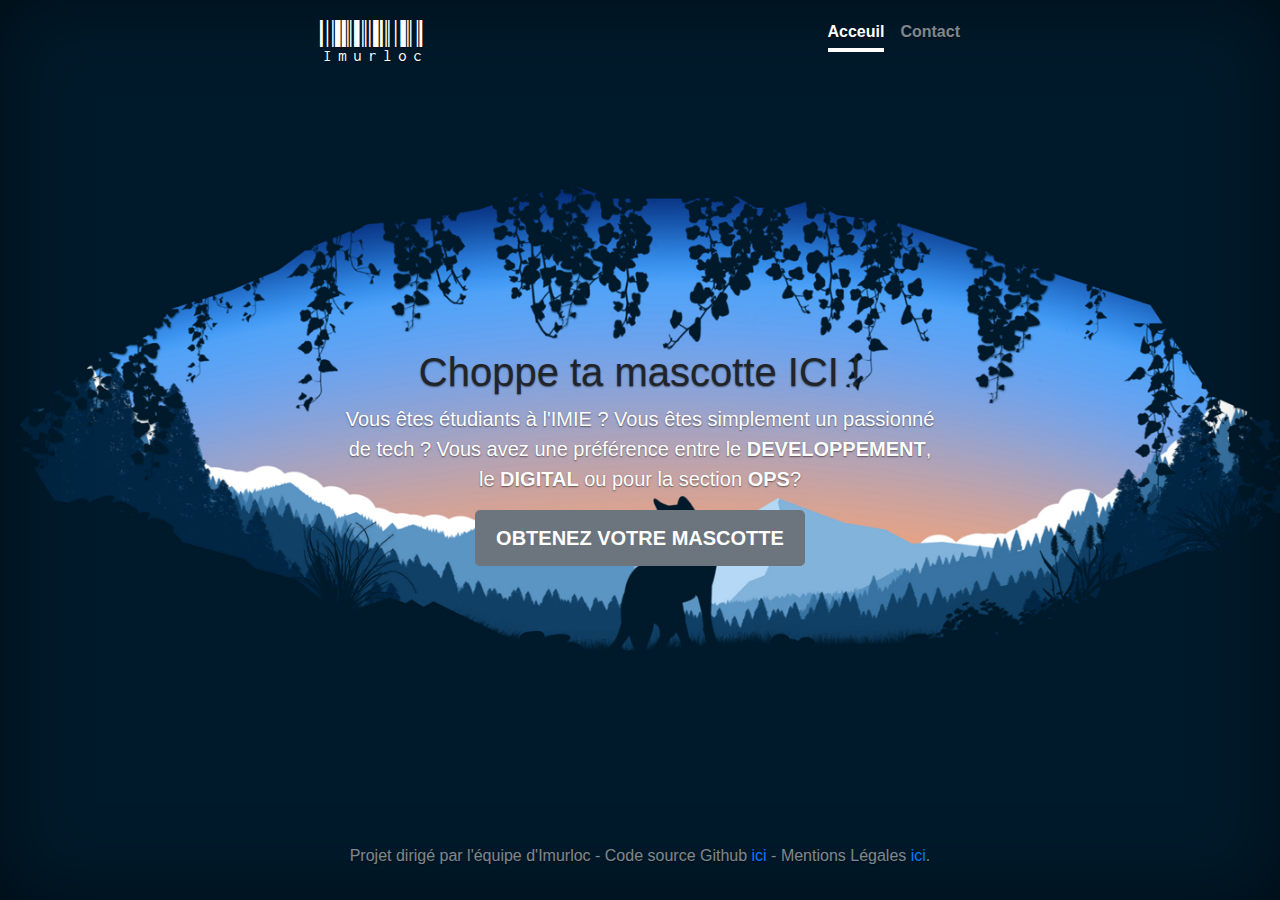
==== index.html @ 4933d6d0 "update final" ====
<!doctype html>
<html lang="fr">
  <head>
    <meta charset="utf-8">
    <meta name="viewport" content="width=device-width, initial-scale=1, shrink-to-fit=no">
    <meta name="author" content="Imurloc_Team">
    <meta http-equiv="Content-Type" content="text/html; charset=utf-8" />
    

    <title>Imurloc - IMIE</title>

    

    <!-- Lien CSS index  -->
    <link href="index.css" rel="stylesheet">

    <!-- Liens police titre Imurloc-->

    <link href="https://fonts.googleapis.com/css?family=Libre+Barcode+128+Text" rel="stylesheet"> 




    <style>
        body{
            background-image:url(fond4.jpg);
            background-position: center;
            background-size: 135%;
        }
    </style>


  </head>

  <body class="text-center">

    <div class="cover-container d-flex w-100 h-100 p-3 mx-auto flex-column">
      <header class="masthead mb-auto">
        <div class="inner">
          <h3 class="masthead-brand">Imurloc</h3>
          <nav class="nav nav-masthead justify-content-center">
            <a class="nav-link active" href="#">Acceuil</a>
            
            <a class="nav-link" href="contact.html">Contact</a>
          </nav>
        </div>
      </header>

      
      <main role="main" class="inner cover">
        <h1 class="cover-heading">Choppe ta mascotte ICI !</h1>
        <p class="lead"> Vous êtes étudiants à l'IMIE ? Vous êtes simplement un passionné de tech ? Vous avez une préférence entre le 
            <strong>DEVELOPPEMENT</strong>, le <strong>DIGITAL</strong> ou pour la section <strong>OPS</strong>?</p>
            
          <div id="pop1" class="parentDisable">
          <div class="popin">
                <button class="fermer">X</button>
          <div class="popin">
            <h2>Choisi ton camps :</h2>
              
            <img src="DIGI_opt.jpg" alt="mascotte DIGI" height="250px" width="220px" />
            <img src="DEV_opt.jpg" alt="mascotte DEV" height="250px" width="220px" />
            <img src="OPS_opt.jpg" alt="mascotte OPS" height="250px" width="220px" />
            

            <br><br>
            <form name="formulaire" method="POST" >
                <label class="e-mail" for="e-mail">Adresse mail : </label>
                <input placeholder="pedroPatrick@gmail.com" type="text" id="email" name="cp1a" size="25">
                  <br><br>
                <input type="radio" id="mascotte_digi" name="mascotte" value="0">
                <label for="mascotte_digi">Mascotte DIGI (n°1)</label>
                       
                <input type="radio" id="mascotte_dev" name="mascotte" value="0">
                <label for="mascotte_dev">Mascotte DEV (n°2)</label>
                       
                <input type="radio" id="mascotte_ops" name="mascotte" value="0">
                <label for="mascotte_ops">Mascotte OPS (n°3)</label>
                       
                  <br><br>
                  <button class="btn btn-lg btn-secondary" disabled="disabled" class="btn" name="cp1b" id="submit" type="submit" >Recevoir votre mascotte maintenant !</button>
                </form>
                


              </div>
                  </div>
              </div>
              <button class="btn btn-lg btn-secondary" id="button1" >OBTENEZ VOTRE MASCOTTE</button>
        
      </main>


      <footer class="mastfoot mt-auto">
        <div class="inner">
          <p>Projet dirigé par l'équipe d'Imurloc    -   Code source Github <a href="#"> ici</a>    -   Mentions Légales <a href="#">ici</a>.</p>
        </div>
      </footer>

    </div>
    
    <script src="https://ajax.googleapis.com/ajax/libs/jquery/3.1.0/jquery.min.js"></script>
    <script type="text/javascript">
        function pop() {
            
            document.getElementById('pop1').style.display='block';
            
        }
        function hide() {
            document.getElementById('pop1').style.display='none';
            
        }

        window.onkeydown = function( event ) {
            if ( event.keyCode == 27 ) {
                hide("pop1")
            }
        };

        document.querySelector('#button1').addEventListener('click', pop)
        document.querySelector('.fermer').addEventListener('click', hide)
        document.querySelector('form').addEventListener('submit', function(e){
          
          e.preventDefault()
          
          $.ajax({
            method: "POST",
            url: "http://localhost/Imurloc/email.php",
            data: {email: document.querySelector('input[name="cp1a"]').value,
             }
         })
         .done(function(reponse){
           console.log(reponse)
           if(reponse == "Ok"){
             hide('pop1')
           }

         })

         document.querySelector('#button1').addEventListener('click', hide)
         
          alert('Votre demande a bien été prise en compte');
          document.querySelector('submit').addEventListener('click', hide)
          
          console.log("test")
          console.log("test2")
        });
        
 
      function greyfield()
      {
     /* if (formulaire.cp1a.value == '')
      formulaire.cp1b.disabled = true;
      else
      formulaire.cp1b.disabled = false;*/
      
        var regex = /^(([^<>()\[\]\\.,;:\s@"]+(\.[^<>()\[\]\\.,;:\s@"]+)*)|(".+"))@((\[[0-9]{1,3}\.[0-9]{1,3}\.[0-9]{1,3}\.[0-9]{1,3}\])|(([a-zA-Z\-0-9]+\.)+[a-zA-Z]{2,}))$/ ;
        var mailRecup = document.querySelector('input[name="cp1a"]').value
        var buttonEnvoie = document.querySelectorAll("button")[1]
        

        if (regex.test(mailRecup) == true ){
            
            buttonEnvoie.disabled = false; 

            }

            
        else{
            
            buttonEnvoie.disabled = true; 
            
        }
      }
    document.querySelector('input[name="cp1a"]').addEventListener("keyup", greyfield)
        
        </script> 
    
  </body>
</html>
---- index.css ----
.parentDisable {
  z-index:999;
  width:100%;
  height:100%;
  display:none;
  position:absolute;
  top:0;
  left:0;
  /* Fallback for web browsers that doesn't support RGBa */
  background: rgb(0, 0, 0);
  /* RGBa with 0.6 opacity */
  background: rgba(0, 0, 0, 0.6);
  /* For IE 5.5 - 7*/
  filter:progid:DXImageTransform.Microsoft.gradient(startColorstr=#99000000, endColorstr=#99000000);
  /* For IE 8*/
  -ms-filter: "progid:DXImageTransform.Microsoft.gradient(startColorstr=#99000000, endColorstr=#99000000)";
}
.popin {
  width:800px;
  height:500px;
  margin: 0 auto;
  color: #000;
  background-color: #fff;
  
}

.fermer{
  margin-bottom: 40%;
 margin-left: 98%;
 margin-right: 0%;
  background-color:black;
  border: none;
  color: white;
  padding: 10px 15px;
  font-size: 16px;
  margin: 0px 0px;
  height: 43px;
   
  }
    
  .fermer:hover{
  background-color: red;
   
  }









































/*

* Globals

*/

 

/* Links */

a,

a:focus,

a:hover {

  color: #fff;

}

 

/* Custom default button */

.btn-secondary,

.btn-secondary:hover,

.btn-secondary:focus {

  color: #333;

  text-shadow: none; /* Prevent inheritance from `body` */

  background-color: #fff;

  border: .05rem solid #fff;

}

 

 

/*

* Base structure

*/

 

html,

body {

  height: 100%;

  background-color: black;

}

 

body {

  display: -ms-flexbox;

  display: flex;

  color: black;

  text-shadow: 0 .05rem .1rem rgba(0, 0, 0, .5);

  box-shadow: inset 0 0 5rem rgba(0, 0, 0, .5);

}

 

.cover-container {

  max-width: 42em;

}

 

 

/*

* Header

*/

.masthead {

  margin-bottom: 2rem;

}

 

.masthead-brand {

  margin-bottom: 0;
  color: white;
  font-family: 'Libre Barcode 128 Text', cursive;
  font-size: 45px; 

}

 

.nav-masthead .nav-link {

  padding: .25rem 0;

  font-weight: 700;

  color: rgba(255, 255, 255, .5);

  background-color: transparent;

  border-bottom: .25rem solid transparent;

}

 

.nav-masthead .nav-link:hover,

.nav-masthead .nav-link:focus {

  border-bottom-color: rgba(255, 255, 255, .25);

}

 

.nav-masthead .nav-link + .nav-link {

  margin-left: 1rem;

}

 

.nav-masthead .active {

  color: #fff;

  border-bottom-color: #fff;

}

 

@media (min-width: 48em) {

  .masthead-brand {

    float: left;

  }

  .nav-masthead {

    float: right;

  }

}

 

 

/*

* Cover

*/

.cover {

  padding: 0 1.5rem;

}

.cover .btn-lg {

  padding: .75rem 1.25rem;

  font-weight: 700;

}

 

 

/*

* Footer

*/

.mastfoot {

  color: rgba(255, 255, 255, .5);

}

 

/*!

* Bootstrap v4.1.3 (https://getbootstrap.com/)

* Copyright 2011-2018 The Bootstrap Authors

* Copyright 2011-2018 Twitter, Inc.

* Licensed under MIT (https://github.com/twbs/bootstrap/blob/master/LICENSE)

*/:root{--blue:#007bff;--indigo:#6610f2;--purple:#6f42c1;--pink:#e83e8c;--red:#dc3545;--orange:#fd7e14;--yellow:#ffc107;--green:#28a745;--teal:#20c997;--cyan:#17a2b8;--white:#fff;--gray:#6c757d;--gray-dark:#343a40;--primary:#007bff;--secondary:#6c757d;--success:#28a745;--info:#17a2b8;--warning:#ffc107;--danger:#dc3545;--light:#f8f9fa;--dark:#343a40;--breakpoint-xs:0;--breakpoint-sm:576px;--breakpoint-md:768px;--breakpoint-lg:992px;--breakpoint-xl:1200px;--font-family-sans-serif:-apple-system,BlinkMacSystemFont,"Segoe UI",Roboto,"Helvetica Neue",Arial,sans-serif,"Apple Color Emoji","Segoe UI Emoji","Segoe UI Symbol","Noto Color Emoji";--font-family-monospace:SFMono-Regular,Menlo,Monaco,Consolas,"Liberation Mono","Courier New",monospace}*,::after,::before{box-sizing:border-box}html{font-family:sans-serif;line-height:1.15;-webkit-text-size-adjust:100%;-ms-text-size-adjust:100%;-ms-overflow-style:scrollbar;-webkit-tap-highlight-color:transparent}@-ms-viewport{width:device-width}article,aside,figcaption,figure,footer,header,hgroup,main,nav,section{display:block}body{margin:0;font-family:-apple-system,BlinkMacSystemFont,"Segoe UI",Roboto,"Helvetica Neue",Arial,sans-serif,"Apple Color Emoji","Segoe UI Emoji","Segoe UI Symbol","Noto Color Emoji";font-size:1rem;font-weight:400;line-height:1.5;color:#212529;text-align:left;background-color:#fff}[tabindex="-1"]:focus{outline:0!important}hr{box-sizing:content-box;height:0;overflow:visible}h1,h2,h3,h4,h5,h6{margin-top:0;margin-bottom:.5rem}p{margin-top:0;margin-bottom:1rem}abbr[data-original-title],abbr[title]{text-decoration:underline;-webkit-text-decoration:underline dotted;text-decoration:underline dotted;cursor:help;border-bottom:0}address{margin-bottom:1rem;font-style:normal;line-height:inherit}dl,ol,ul{margin-top:0;margin-bottom:1rem}ol ol,ol ul,ul ol,ul ul{margin-bottom:0}dt{font-weight:700}dd{margin-bottom:.5rem;margin-left:0}blockquote{margin:0 0 1rem}dfn{font-style:italic}b,strong{font-weight:bolder}small{font-size:80%}sub,sup{position:relative;font-size:75%;line-height:0;vertical-align:baseline}sub{bottom:-.25em}sup{top:-.5em}a{color:#007bff;text-decoration:none;background-color:transparent;-webkit-text-decoration-skip:objects}a:hover{color:#0056b3;text-decoration:underline}a:not([href]):not([tabindex]){color:inherit;text-decoration:none}a:not([href]):not([tabindex]):focus,a:not([href]):not([tabindex]):hover{color:inherit;text-decoration:none}a:not([href]):not([tabindex]):focus{outline:0}code,kbd,pre,samp{font-family:SFMono-Regular,Menlo,Monaco,Consolas,"Liberation Mono","Courier New",monospace;font-size:1em}pre{margin-top:0;margin-bottom:1rem;overflow:auto;-ms-overflow-style:scrollbar}figure{margin:0 0 1rem}img{vertical-align:middle;border-style:none}svg{overflow:hidden;vertical-align:middle}table{border-collapse:collapse}caption{padding-top:.75rem;padding-bottom:.75rem;color:#6c757d;text-align:left;caption-side:bottom}th{text-align:inherit}label{display:inline-block;margin-bottom:.5rem}button{border-radius:0}button:focus{outline:1px dotted;outline:5px auto -webkit-focus-ring-color}button,input,optgroup,select,textarea{margin:0;font-family:inherit;font-size:inherit;line-height:inherit}button,input{overflow:visible}button,select{text-transform:none}[type=reset],[type=submit],button,html [type=button]{-webkit-appearance:button}[type=button]::-moz-focus-inner,[type=reset]::-moz-focus-inner,[type=submit]::-moz-focus-inner,button::-moz-focus-inner{padding:0;border-style:none}input[type=checkbox],input[type=radio]{box-sizing:border-box;padding:0}input[type=date],input[type=datetime-local],input[type=month],input[type=time]{-webkit-appearance:listbox}textarea{overflow:auto;resize:vertical}fieldset{min-width:0;padding:0;margin:0;border:0}legend{display:block;width:100%;max-width:100%;padding:0;margin-bottom:.5rem;font-size:1.5rem;line-height:inherit;color:inherit;white-space:normal}progress{vertical-align:baseline}[type=number]::-webkit-inner-spin-button,[type=number]::-webkit-outer-spin-button{height:auto}[type=search]{outline-offset:-2px;-webkit-appearance:none}[type=search]::-webkit-search-cancel-button,[type=search]::-webkit-search-decoration{-webkit-appearance:none}::-webkit-file-upload-button{font:inherit;-webkit-appearance:button}output{display:inline-block}summary{display:list-item;cursor:pointer}template{display:none}[hidden]{display:none!important}.h1,.h2,.h3,.h4,.h5,.h6,h1,h2,h3,h4,h5,h6{margin-bottom:.5rem;font-family:inherit;font-weight:500;line-height:1.2;color:inherit}.h1,h1{font-size:2.5rem}.h2,h2{font-size:2rem}.h3,h3{font-size:1.75rem}.h4,h4{font-size:1.5rem}.h5,h5{font-size:1.25rem}.h6,h6{font-size:1rem}.lead{font-size:1.25rem;font-weight:350;color:white}.display-1{font-size:6rem;font-weight:300;line-height:1.2}.display-2{font-size:5.5rem;font-weight:300;line-height:1.2}.display-3{font-size:4.5rem;font-weight:300;line-height:1.2}.display-4{font-size:3.5rem;font-weight:300;line-height:1.2}hr{margin-top:1rem;margin-bottom:1rem;border:0;border-top:1px solid rgba(0,0,0,.1)}.small,small{font-size:80%;font-weight:400}.mark,mark{padding:.2em;background-color:#fcf8e3}.list-unstyled{padding-left:0;list-style:none}.list-inline{padding-left:0;list-style:none}.list-inline-item{display:inline-block}.list-inline-item:not(:last-child){margin-right:.5rem}.initialism{font-size:90%;text-transform:uppercase}.blockquote{margin-bottom:1rem;font-size:1.25rem}.blockquote-footer{display:block;font-size:80%;color:#6c757d}.blockquote-footer::before{content:"\2014 \00A0"}.img-fluid{max-width:100%;height:auto}.img-thumbnail{padding:.25rem;background-color:#fff;border:1px solid #dee2e6;border-radius:.25rem;max-width:100%;height:auto}.figure{display:inline-block}.figure-img{margin-bottom:.5rem;line-height:1}.figure-caption{font-size:90%;color:#6c757d}code{font-size:87.5%;color:#e83e8c;word-break:break-word}a>code{color:inherit}kbd{padding:.2rem .4rem;font-size:87.5%;color:#fff;background-color:#212529;border-radius:.2rem}kbd kbd{padding:0;font-size:100%;font-weight:700}pre{display:block;font-size:87.5%;color:#212529}pre code{font-size:inherit;color:inherit;word-break:normal}.pre-scrollable{max-height:340px;overflow-y:scroll}.container{width:100%;padding-right:15px;padding-left:15px;margin-right:auto;margin-left:auto}@media (min-width:576px){.container{max-width:540px}}@media (min-width:768px){.container{max-width:720px}}@media (min-width:992px){.container{max-width:960px}}@media (min-width:1200px){.container{max-width:1140px}}.container-fluid{width:100%;padding-right:15px;padding-left:15px;margin-right:auto;margin-left:auto}.row{display:-ms-flexbox;display:flex;-ms-flex-wrap:wrap;flex-wrap:wrap;margin-right:-15px;margin-left:-15px}.no-gutters{margin-right:0;margin-left:0}.no-gutters>.col,.no-gutters>[class*=col-]{padding-right:0;padding-left:0}.col,.col-1,.col-10,.col-11,.col-12,.col-2,.col-3,.col-4,.col-5,.col-6,.col-7,.col-8,.col-9,.col-auto,.col-lg,.col-lg-1,.col-lg-10,.col-lg-11,.col-lg-12,.col-lg-2,.col-lg-3,.col-lg-4,.col-lg-5,.col-lg-6,.col-lg-7,.col-lg-8,.col-lg-9,.col-lg-auto,.col-md,.col-md-1,.col-md-10,.col-md-11,.col-md-12,.col-md-2,.col-md-3,.col-md-4,.col-md-5,.col-md-6,.col-md-7,.col-md-8,.col-md-9,.col-md-auto,.col-sm,.col-sm-1,.col-sm-10,.col-sm-11,.col-sm-12,.col-sm-2,.col-sm-3,.col-sm-4,.col-sm-5,.col-sm-6,.col-sm-7,.col-sm-8,.col-sm-9,.col-sm-auto,.col-xl,.col-xl-1,.col-xl-10,.col-xl-11,.col-xl-12,.col-xl-2,.col-xl-3,.col-xl-4,.col-xl-5,.col-xl-6,.col-xl-7,.col-xl-8,.col-xl-9,.col-xl-auto{position:relative;width:100%;min-height:1px;padding-right:15px;padding-left:15px}.col{-ms-flex-preferred-size:0;flex-basis:0;-ms-flex-positive:1;flex-grow:1;max-width:100%}.col-auto{-ms-flex:0 0 auto;flex:0 0 auto;width:auto;max-width:none}.col-1{-ms-flex:0 0 8.333333%;flex:0 0 8.333333%;max-width:8.333333%}.col-2{-ms-flex:0 0 16.666667%;flex:0 0 16.666667%;max-width:16.666667%}.col-3{-ms-flex:0 0 25%;flex:0 0 25%;max-width:25%}.col-4{-ms-flex:0 0 33.333333%;flex:0 0 33.333333%;max-width:33.333333%}.col-5{-ms-flex:0 0 41.666667%;flex:0 0 41.666667%;max-width:41.666667%}.col-6{-ms-flex:0 0 50%;flex:0 0 50%;max-width:50%}.col-7{-ms-flex:0 0 58.333333%;flex:0 0 58.333333%;max-width:58.333333%}.col-8{-ms-flex:0 0 66.666667%;flex:0 0 66.666667%;max-width:66.666667%}.col-9{-ms-flex:0 0 75%;flex:0 0 75%;max-width:75%}.col-10{-ms-flex:0 0 83.333333%;flex:0 0 83.333333%;max-width:83.333333%}.col-11{-ms-flex:0 0 91.666667%;flex:0 0 91.666667%;max-width:91.666667%}.col-12{-ms-flex:0 0 100%;flex:0 0 100%;max-width:100%}.order-first{-ms-flex-order:-1;order:-1}.order-last{-ms-flex-order:13;order:13}.order-0{-ms-flex-order:0;order:0}.order-1{-ms-flex-order:1;order:1}.order-2{-ms-flex-order:2;order:2}.order-3{-ms-flex-order:3;order:3}.order-4{-ms-flex-order:4;order:4}.order-5{-ms-flex-order:5;order:5}.order-6{-ms-flex-order:6;order:6}.order-7{-ms-flex-order:7;order:7}.order-8{-ms-flex-order:8;order:8}.order-9{-ms-flex-order:9;order:9}.order-10{-ms-flex-order:10;order:10}.order-11{-ms-flex-order:11;order:11}.order-12{-ms-flex-order:12;order:12}.offset-1{margin-left:8.333333%}.offset-2{margin-left:16.666667%}.offset-3{margin-left:25%}.offset-4{margin-left:33.333333%}.offset-5{margin-left:41.666667%}.offset-6{margin-left:50%}.offset-7{margin-left:58.333333%}.offset-8{margin-left:66.666667%}.offset-9{margin-left:75%}.offset-10{margin-left:83.333333%}.offset-11{margin-left:91.666667%}@media (min-width:576px){.col-sm{-ms-flex-preferred-size:0;flex-basis:0;-ms-flex-positive:1;flex-grow:1;max-width:100%}.col-sm-auto{-ms-flex:0 0 auto;flex:0 0 auto;width:auto;max-width:none}.col-sm-1{-ms-flex:0 0 8.333333%;flex:0 0 8.333333%;max-width:8.333333%}.col-sm-2{-ms-flex:0 0 16.666667%;flex:0 0 16.666667%;max-width:16.666667%}.col-sm-3{-ms-flex:0 0 25%;flex:0 0 25%;max-width:25%}.col-sm-4{-ms-flex:0 0 33.333333%;flex:0 0 33.333333%;max-width:33.333333%}.col-sm-5{-ms-flex:0 0 41.666667%;flex:0 0 41.666667%;max-width:41.666667%}.col-sm-6{-ms-flex:0 0 50%;flex:0 0 50%;max-width:50%}.col-sm-7{-ms-flex:0 0 58.333333%;flex:0 0 58.333333%;max-width:58.333333%}.col-sm-8{-ms-flex:0 0 66.666667%;flex:0 0 66.666667%;max-width:66.666667%}.col-sm-9{-ms-flex:0 0 75%;flex:0 0 75%;max-width:75%}.col-sm-10{-ms-flex:0 0 83.333333%;flex:0 0 83.333333%;max-width:83.333333%}.col-sm-11{-ms-flex:0 0 91.666667%;flex:0 0 91.666667%;max-width:91.666667%}.col-sm-12{-ms-flex:0 0 100%;flex:0 0 100%;max-width:100%}.order-sm-first{-ms-flex-order:-1;order:-1}.order-sm-last{-ms-flex-order:13;order:13}.order-sm-0{-ms-flex-order:0;order:0}.order-sm-1{-ms-flex-order:1;order:1}.order-sm-2{-ms-flex-order:2;order:2}.order-sm-3{-ms-flex-order:3;order:3}.order-sm-4{-ms-flex-order:4;order:4}.order-sm-5{-ms-flex-order:5;order:5}.order-sm-6{-ms-flex-order:6;order:6}.order-sm-7{-ms-flex-order:7;order:7}.order-sm-8{-ms-flex-order:8;order:8}.order-sm-9{-ms-flex-order:9;order:9}.order-sm-10{-ms-flex-order:10;order:10}.order-sm-11{-ms-flex-order:11;order:11}.order-sm-12{-ms-flex-order:12;order:12}.offset-sm-0{margin-left:0}.offset-sm-1{margin-left:8.333333%}.offset-sm-2{margin-left:16.666667%}.offset-sm-3{margin-left:25%}.offset-sm-4{margin-left:33.333333%}.offset-sm-5{margin-left:41.666667%}.offset-sm-6{margin-left:50%}.offset-sm-7{margin-left:58.333333%}.offset-sm-8{margin-left:66.666667%}.offset-sm-9{margin-left:75%}.offset-sm-10{margin-left:83.333333%}.offset-sm-11{margin-left:91.666667%}}@media (min-width:768px){.col-md{-ms-flex-preferred-size:0;flex-basis:0;-ms-flex-positive:1;flex-grow:1;max-width:100%}.col-md-auto{-ms-flex:0 0 auto;flex:0 0 auto;width:auto;max-width:none}.col-md-1{-ms-flex:0 0 8.333333%;flex:0 0 8.333333%;max-width:8.333333%}.col-md-2{-ms-flex:0 0 16.666667%;flex:0 0 16.666667%;max-width:16.666667%}.col-md-3{-ms-flex:0 0 25%;flex:0 0 25%;max-width:25%}.col-md-4{-ms-flex:0 0 33.333333%;flex:0 0 33.333333%;max-width:33.333333%}.col-md-5{-ms-flex:0 0 41.666667%;flex:0 0 41.666667%;max-width:41.666667%}.col-md-6{-ms-flex:0 0 50%;flex:0 0 50%;max-width:50%}.col-md-7{-ms-flex:0 0 58.333333%;flex:0 0 58.333333%;max-width:58.333333%}.col-md-8{-ms-flex:0 0 66.666667%;flex:0 0 66.666667%;max-width:66.666667%}.col-md-9{-ms-flex:0 0 75%;flex:0 0 75%;max-width:75%}.col-md-10{-ms-flex:0 0 83.333333%;flex:0 0 83.333333%;max-width:83.333333%}.col-md-11{-ms-flex:0 0 91.666667%;flex:0 0 91.666667%;max-width:91.666667%}.col-md-12{-ms-flex:0 0 100%;flex:0 0 100%;max-width:100%}.order-md-first{-ms-flex-order:-1;order:-1}.order-md-last{-ms-flex-order:13;order:13}.order-md-0{-ms-flex-order:0;order:0}.order-md-1{-ms-flex-order:1;order:1}.order-md-2{-ms-flex-order:2;order:2}.order-md-3{-ms-flex-order:3;order:3}.order-md-4{-ms-flex-order:4;order:4}.order-md-5{-ms-flex-order:5;order:5}.order-md-6{-ms-flex-order:6;order:6}.order-md-7{-ms-flex-order:7;order:7}.order-md-8{-ms-flex-order:8;order:8}.order-md-9{-ms-flex-order:9;order:9}.order-md-10{-ms-flex-order:10;order:10}.order-md-11{-ms-flex-order:11;order:11}.order-md-12{-ms-flex-order:12;order:12}.offset-md-0{margin-left:0}.offset-md-1{margin-left:8.333333%}.offset-md-2{margin-left:16.666667%}.offset-md-3{margin-left:25%}.offset-md-4{margin-left:33.333333%}.offset-md-5{margin-left:41.666667%}.offset-md-6{margin-left:50%}.offset-md-7{margin-left:58.333333%}.offset-md-8{margin-left:66.666667%}.offset-md-9{margin-left:75%}.offset-md-10{margin-left:83.333333%}.offset-md-11{margin-left:91.666667%}}@media (min-width:992px){.col-lg{-ms-flex-preferred-size:0;flex-basis:0;-ms-flex-positive:1;flex-grow:1;max-width:100%}.col-lg-auto{-ms-flex:0 0 auto;flex:0 0 auto;width:auto;max-width:none}.col-lg-1{-ms-flex:0 0 8.333333%;flex:0 0 8.333333%;max-width:8.333333%}.col-lg-2{-ms-flex:0 0 16.666667%;flex:0 0 16.666667%;max-width:16.666667%}.col-lg-3{-ms-flex:0 0 25%;flex:0 0 25%;max-width:25%}.col-lg-4{-ms-flex:0 0 33.333333%;flex:0 0 33.333333%;max-width:33.333333%}.col-lg-5{-ms-flex:0 0 41.666667%;flex:0 0 41.666667%;max-width:41.666667%}.col-lg-6{-ms-flex:0 0 50%;flex:0 0 50%;max-width:50%}.col-lg-7{-ms-flex:0 0 58.333333%;flex:0 0 58.333333%;max-width:58.333333%}.col-lg-8{-ms-flex:0 0 66.666667%;flex:0 0 66.666667%;max-width:66.666667%}.col-lg-9{-ms-flex:0 0 75%;flex:0 0 75%;max-width:75%}.col-lg-10{-ms-flex:0 0 83.333333%;flex:0 0 83.333333%;max-width:83.333333%}.col-lg-11{-ms-flex:0 0 91.666667%;flex:0 0 91.666667%;max-width:91.666667%}.col-lg-12{-ms-flex:0 0 100%;flex:0 0 100%;max-width:100%}.order-lg-first{-ms-flex-order:-1;order:-1}.order-lg-last{-ms-flex-order:13;order:13}.order-lg-0{-ms-flex-order:0;order:0}.order-lg-1{-ms-flex-order:1;order:1}.order-lg-2{-ms-flex-order:2;order:2}.order-lg-3{-ms-flex-order:3;order:3}.order-lg-4{-ms-flex-order:4;order:4}.order-lg-5{-ms-flex-order:5;order:5}.order-lg-6{-ms-flex-order:6;order:6}.order-lg-7{-ms-flex-order:7;order:7}.order-lg-8{-ms-flex-order:8;order:8}.order-lg-9{-ms-flex-order:9;order:9}.order-lg-10{-ms-flex-order:10;order:10}.order-lg-11{-ms-flex-order:11;order:11}.order-lg-12{-ms-flex-order:12;order:12}.offset-lg-0{margin-left:0}.offset-lg-1{margin-left:8.333333%}.offset-lg-2{margin-left:16.666667%}.offset-lg-3{margin-left:25%}.offset-lg-4{margin-left:33.333333%}.offset-lg-5{margin-left:41.666667%}.offset-lg-6{margin-left:50%}.offset-lg-7{margin-left:58.333333%}.offset-lg-8{margin-left:66.666667%}.offset-lg-9{margin-left:75%}.offset-lg-10{margin-left:83.333333%}.offset-lg-11{margin-left:91.666667%}}@media (min-width:1200px){.col-xl{-ms-flex-preferred-size:0;flex-basis:0;-ms-flex-positive:1;flex-grow:1;max-width:100%}.col-xl-auto{-ms-flex:0 0 auto;flex:0 0 auto;width:auto;max-width:none}.col-xl-1{-ms-flex:0 0 8.333333%;flex:0 0 8.333333%;max-width:8.333333%}.col-xl-2{-ms-flex:0 0 16.666667%;flex:0 0 16.666667%;max-width:16.666667%}.col-xl-3{-ms-flex:0 0 25%;flex:0 0 25%;max-width:25%}.col-xl-4{-ms-flex:0 0 33.333333%;flex:0 0 33.333333%;max-width:33.333333%}.col-xl-5{-ms-flex:0 0 41.666667%;flex:0 0 41.666667%;max-width:41.666667%}.col-xl-6{-ms-flex:0 0 50%;flex:0 0 50%;max-width:50%}.col-xl-7{-ms-flex:0 0 58.333333%;flex:0 0 58.333333%;max-width:58.333333%}.col-xl-8{-ms-flex:0 0 66.666667%;flex:0 0 66.666667%;max-width:66.666667%}.col-xl-9{-ms-flex:0 0 75%;flex:0 0 75%;max-width:75%}.col-xl-10{-ms-flex:0 0 83.333333%;flex:0 0 83.333333%;max-width:83.333333%}.col-xl-11{-ms-flex:0 0 91.666667%;flex:0 0 91.666667%;max-width:91.666667%}.col-xl-12{-ms-flex:0 0 100%;flex:0 0 100%;max-width:100%}.order-xl-first{-ms-flex-order:-1;order:-1}.order-xl-last{-ms-flex-order:13;order:13}.order-xl-0{-ms-flex-order:0;order:0}.order-xl-1{-ms-flex-order:1;order:1}.order-xl-2{-ms-flex-order:2;order:2}.order-xl-3{-ms-flex-order:3;order:3}.order-xl-4{-ms-flex-order:4;order:4}.order-xl-5{-ms-flex-order:5;order:5}.order-xl-6{-ms-flex-order:6;order:6}.order-xl-7{-ms-flex-order:7;order:7}.order-xl-8{-ms-flex-order:8;order:8}.order-xl-9{-ms-flex-order:9;order:9}.order-xl-10{-ms-flex-order:10;order:10}.order-xl-11{-ms-flex-order:11;order:11}.order-xl-12{-ms-flex-order:12;order:12}.offset-xl-0{margin-left:0}.offset-xl-1{margin-left:8.333333%}.offset-xl-2{margin-left:16.666667%}.offset-xl-3{margin-left:25%}.offset-xl-4{margin-left:33.333333%}.offset-xl-5{margin-left:41.666667%}.offset-xl-6{margin-left:50%}.offset-xl-7{margin-left:58.333333%}.offset-xl-8{margin-left:66.666667%}.offset-xl-9{margin-left:75%}.offset-xl-10{margin-left:83.333333%}.offset-xl-11{margin-left:91.666667%}}.table{width:100%;margin-bottom:1rem;background-color:transparent}.table td,.table th{padding:.75rem;vertical-align:top;border-top:1px solid #dee2e6}.table thead th{vertical-align:bottom;border-bottom:2px solid #dee2e6}.table tbody+tbody{border-top:2px solid #dee2e6}.table .table{background-color:#fff}.table-sm td,.table-sm th{padding:.3rem}.table-bordered{border:1px solid #dee2e6}.table-bordered td,.table-bordered th{border:1px solid #dee2e6}.table-bordered thead td,.table-bordered thead th{border-bottom-width:2px}.table-borderless tbody+tbody,.table-borderless td,.table-borderless th,.table-borderless thead th{border:0}.table-striped tbody tr:nth-of-type(odd){background-color:rgba(0,0,0,.05)}.table-hover tbody tr:hover{background-color:rgba(0,0,0,.075)}.table-primary,.table-primary>td,.table-primary>th{background-color:#b8daff}.table-hover .table-primary:hover{background-color:#9fcdff}.table-hover .table-primary:hover>td,.table-hover .table-primary:hover>th{background-color:#9fcdff}.table-secondary,.table-secondary>td,.table-secondary>th{background-color:#d6d8db}.table-hover .table-secondary:hover{background-color:#c8cbcf}.table-hover .table-secondary:hover>td,.table-hover .table-secondary:hover>th{background-color:#c8cbcf}.table-success,.table-success>td,.table-success>th{background-color:#c3e6cb}.table-hover .table-success:hover{background-color:#b1dfbb}.table-hover .table-success:hover>td,.table-hover .table-success:hover>th{background-color:#b1dfbb}.table-info,.table-info>td,.table-info>th{background-color:#bee5eb}.table-hover .table-info:hover{background-color:#abdde5}.table-hover .table-info:hover>td,.table-hover .table-info:hover>th{background-color:#abdde5}.table-warning,.table-warning>td,.table-warning>th{background-color:#ffeeba}.table-hover .table-warning:hover{background-color:#ffe8a1}.table-hover .table-warning:hover>td,.table-hover .table-warning:hover>th{background-color:#ffe8a1}.table-danger,.table-danger>td,.table-danger>th{background-color:#f5c6cb}.table-hover .table-danger:hover{background-color:#f1b0b7}.table-hover .table-danger:hover>td,.table-hover .table-danger:hover>th{background-color:#f1b0b7}.table-light,.table-light>td,.table-light>th{background-color:#fdfdfe}.table-hover .table-light:hover{background-color:#ececf6}.table-hover .table-light:hover>td,.table-hover .table-light:hover>th{background-color:#ececf6}.table-dark,.table-dark>td,.table-dark>th{background-color:#c6c8ca}.table-hover .table-dark:hover{background-color:#b9bbbe}.table-hover .table-dark:hover>td,.table-hover .table-dark:hover>th{background-color:#b9bbbe}.table-active,.table-active>td,.table-active>th{background-color:rgba(0,0,0,.075)}.table-hover .table-active:hover{background-color:rgba(0,0,0,.075)}.table-hover .table-active:hover>td,.table-hover .table-active:hover>th{background-color:rgba(0,0,0,.075)}.table .thead-dark th{color:#fff;background-color:#212529;border-color:#32383e}.table .thead-light th{color:#495057;background-color:#e9ecef;border-color:#dee2e6}.table-dark{color:#fff;background-color:#212529}.table-dark td,.table-dark th,.table-dark thead th{border-color:#32383e}.table-dark.table-bordered{border:0}.table-dark.table-striped tbody tr:nth-of-type(odd){background-color:rgba(255,255,255,.05)}.table-dark.table-hover tbody tr:hover{background-color:rgba(255,255,255,.075)}@media (max-width:575.98px){.table-responsive-sm{display:block;width:100%;overflow-x:auto;-webkit-overflow-scrolling:touch;-ms-overflow-style:-ms-autohiding-scrollbar}.table-responsive-sm>.table-bordered{border:0}}@media (max-width:767.98px){.table-responsive-md{display:block;width:100%;overflow-x:auto;-webkit-overflow-scrolling:touch;-ms-overflow-style:-ms-autohiding-scrollbar}.table-responsive-md>.table-bordered{border:0}}@media (max-width:991.98px){.table-responsive-lg{display:block;width:100%;overflow-x:auto;-webkit-overflow-scrolling:touch;-ms-overflow-style:-ms-autohiding-scrollbar}.table-responsive-lg>.table-bordered{border:0}}@media (max-width:1199.98px){.table-responsive-xl{display:block;width:100%;overflow-x:auto;-webkit-overflow-scrolling:touch;-ms-overflow-style:-ms-autohiding-scrollbar}.table-responsive-xl>.table-bordered{border:0}}.table-responsive{display:block;width:100%;overflow-x:auto;-webkit-overflow-scrolling:touch;-ms-overflow-style:-ms-autohiding-scrollbar}.table-responsive>.table-bordered{border:0}.form-control{display:block;width:100%;height:calc(2.25rem + 2px);padding:.375rem .75rem;font-size:1rem;line-height:1.5;color:#495057;background-color:#fff;background-clip:padding-box;border:1px solid #ced4da;border-radius:.25rem;transition:border-color .15s ease-in-out,box-shadow .15s ease-in-out}@media screen and (prefers-reduced-motion:reduce){.form-control{transition:none}}.form-control::-ms-expand{background-color:transparent;border:0}.form-control:focus{color:#495057;background-color:#fff;border-color:#80bdff;outline:0;box-shadow:0 0 0 .2rem rgba(0,123,255,.25)}.form-control::-webkit-input-placeholder{color:#6c757d;opacity:1}.form-control::-moz-placeholder{color:#6c757d;opacity:1}.form-control:-ms-input-placeholder{color:#6c757d;opacity:1}.form-control::-ms-input-placeholder{color:#6c757d;opacity:1}.form-control::placeholder{color:#6c757d;opacity:1}.form-control:disabled,.form-control[readonly]{background-color:#e9ecef;opacity:1}select.form-control:focus::-ms-value{color:#495057;background-color:#fff}.form-control-file,.form-control-range{display:block;width:100%}.col-form-label{padding-top:calc(.375rem + 1px);padding-bottom:calc(.375rem + 1px);margin-bottom:0;font-size:inherit;line-height:1.5}.col-form-label-lg{padding-top:calc(.5rem + 1px);padding-bottom:calc(.5rem + 1px);font-size:1.25rem;line-height:1.5}.col-form-label-sm{padding-top:calc(.25rem + 1px);padding-bottom:calc(.25rem + 1px);font-size:.875rem;line-height:1.5}.form-control-plaintext{display:block;width:100%;padding-top:.375rem;padding-bottom:.375rem;margin-bottom:0;line-height:1.5;color:#212529;background-color:transparent;border:solid transparent;border-width:1px 0}.form-control-plaintext.form-control-lg,.form-control-plaintext.form-control-sm{padding-right:0;padding-left:0}.form-control-sm{height:calc(1.8125rem + 2px);padding:.25rem .5rem;font-size:.875rem;line-height:1.5;border-radius:.2rem}.form-control-lg{height:calc(2.875rem + 2px);padding:.5rem 1rem;font-size:1.25rem;line-height:1.5;border-radius:.3rem}select.form-control[multiple],select.form-control[size]{height:auto}textarea.form-control{height:auto}.form-group{margin-bottom:1rem}.form-text{display:block;margin-top:.25rem}.form-row{display:-ms-flexbox;display:flex;-ms-flex-wrap:wrap;flex-wrap:wrap;margin-right:-5px;margin-left:-5px}.form-row>.col,.form-row>[class*=col-]{padding-right:5px;padding-left:5px}.form-check{position:relative;display:block;padding-left:1.25rem}.form-check-input{position:absolute;margin-top:.3rem;margin-left:-1.25rem}.form-check-input:disabled~.form-check-label{color:#6c757d}.form-check-label{margin-bottom:0}.form-check-inline{display:-ms-inline-flexbox;display:inline-flex;-ms-flex-align:center;align-items:center;padding-left:0;margin-right:.75rem}.form-check-inline .form-check-input{position:static;margin-top:0;margin-right:.3125rem;margin-left:0}.valid-feedback{display:none;width:100%;margin-top:.25rem;font-size:80%;color:#28a745}.valid-tooltip{position:absolute;top:100%;z-index:5;display:none;max-width:100%;padding:.25rem .5rem;margin-top:.1rem;font-size:.875rem;line-height:1.5;color:#fff;background-color:rgba(40,167,69,.9);border-radius:.25rem}.custom-select.is-valid,.form-control.is-valid,.was-validated .custom-select:valid,.was-validated .form-control:valid{border-color:#28a745}.custom-select.is-valid:focus,.form-control.is-valid:focus,.was-validated .custom-select:valid:focus,.was-validated .form-control:valid:focus{border-color:#28a745;box-shadow:0 0 0 .2rem rgba(40,167,69,.25)}.custom-select.is-valid~.valid-feedback,.custom-select.is-valid~.valid-tooltip,.form-control.is-valid~.valid-feedback,.form-control.is-valid~.valid-tooltip,.was-validated .custom-select:valid~.valid-feedback,.was-validated .custom-select:valid~.valid-tooltip,.was-validated .form-control:valid~.valid-feedback,.was-validated .form-control:valid~.valid-tooltip{display:block}.form-control-file.is-valid~.valid-feedback,.form-control-file.is-valid~.valid-tooltip,.was-validated .form-control-file:valid~.valid-feedback,.was-validated .form-control-file:valid~.valid-tooltip{display:block}.form-check-input.is-valid~.form-check-label,.was-validated .form-check-input:valid~.form-check-label{color:#28a745}.form-check-input.is-valid~.valid-feedback,.form-check-input.is-valid~.valid-tooltip,.was-validated .form-check-input:valid~.valid-feedback,.was-validated .form-check-input:valid~.valid-tooltip{display:block}.custom-control-input.is-valid~.custom-control-label,.was-validated .custom-control-input:valid~.custom-control-label{color:#28a745}.custom-control-input.is-valid~.custom-control-label::before,.was-validated .custom-control-input:valid~.custom-control-label::before{background-color:#71dd8a}.custom-control-input.is-valid~.valid-feedback,.custom-control-input.is-valid~.valid-tooltip,.was-validated .custom-control-input:valid~.valid-feedback,.was-validated .custom-control-input:valid~.valid-tooltip{display:block}.custom-control-input.is-valid:checked~.custom-control-label::before,.was-validated .custom-control-input:valid:checked~.custom-control-label::before{background-color:#34ce57}.custom-control-input.is-valid:focus~.custom-control-label::before,.was-validated .custom-control-input:valid:focus~.custom-control-label::before{box-shadow:0 0 0 1px #fff,0 0 0 .2rem rgba(40,167,69,.25)}.custom-file-input.is-valid~.custom-file-label,.was-validated .custom-file-input:valid~.custom-file-label{border-color:#28a745}.custom-file-input.is-valid~.custom-file-label::after,.was-validated .custom-file-input:valid~.custom-file-label::after{border-color:inherit}.custom-file-input.is-valid~.valid-feedback,.custom-file-input.is-valid~.valid-tooltip,.was-validated .custom-file-input:valid~.valid-feedback,.was-validated .custom-file-input:valid~.valid-tooltip{display:block}.custom-file-input.is-valid:focus~.custom-file-label,.was-validated .custom-file-input:valid:focus~.custom-file-label{box-shadow:0 0 0 .2rem rgba(40,167,69,.25)}.invalid-feedback{display:none;width:100%;margin-top:.25rem;font-size:80%;color:#dc3545}.invalid-tooltip{position:absolute;top:100%;z-index:5;display:none;max-width:100%;padding:.25rem .5rem;margin-top:.1rem;font-size:.875rem;line-height:1.5;color:#fff;background-color:rgba(220,53,69,.9);border-radius:.25rem}.custom-select.is-invalid,.form-control.is-invalid,.was-validated .custom-select:invalid,.was-validated .form-control:invalid{border-color:#dc3545}.custom-select.is-invalid:focus,.form-control.is-invalid:focus,.was-validated .custom-select:invalid:focus,.was-validated .form-control:invalid:focus{border-color:#dc3545;box-shadow:0 0 0 .2rem rgba(220,53,69,.25)}.custom-select.is-invalid~.invalid-feedback,.custom-select.is-invalid~.invalid-tooltip,.form-control.is-invalid~.invalid-feedback,.form-control.is-invalid~.invalid-tooltip,.was-validated .custom-select:invalid~.invalid-feedback,.was-validated .custom-select:invalid~.invalid-tooltip,.was-validated .form-control:invalid~.invalid-feedback,.was-validated .form-control:invalid~.invalid-tooltip{display:block}.form-control-file.is-invalid~.invalid-feedback,.form-control-file.is-invalid~.invalid-tooltip,.was-validated .form-control-file:invalid~.invalid-feedback,.was-validated .form-control-file:invalid~.invalid-tooltip{display:block}.form-check-input.is-invalid~.form-check-label,.was-validated .form-check-input:invalid~.form-check-label{color:#dc3545}.form-check-input.is-invalid~.invalid-feedback,.form-check-input.is-invalid~.invalid-tooltip,.was-validated .form-check-input:invalid~.invalid-feedback,.was-validated .form-check-input:invalid~.invalid-tooltip{display:block}.custom-control-input.is-invalid~.custom-control-label,.was-validated .custom-control-input:invalid~.custom-control-label{color:#dc3545}.custom-control-input.is-invalid~.custom-control-label::before,.was-validated .custom-control-input:invalid~.custom-control-label::before{background-color:#efa2a9}.custom-control-input.is-invalid~.invalid-feedback,.custom-control-input.is-invalid~.invalid-tooltip,.was-validated .custom-control-input:invalid~.invalid-feedback,.was-validated .custom-control-input:invalid~.invalid-tooltip{display:block}.custom-control-input.is-invalid:checked~.custom-control-label::before,.was-validated .custom-control-input:invalid:checked~.custom-control-label::before{background-color:#e4606d}.custom-control-input.is-invalid:focus~.custom-control-label::before,.was-validated .custom-control-input:invalid:focus~.custom-control-label::before{box-shadow:0 0 0 1px #fff,0 0 0 .2rem rgba(220,53,69,.25)}.custom-file-input.is-invalid~.custom-file-label,.was-validated .custom-file-input:invalid~.custom-file-label{border-color:#dc3545}.custom-file-input.is-invalid~.custom-file-label::after,.was-validated .custom-file-input:invalid~.custom-file-label::after{border-color:inherit}.custom-file-input.is-invalid~.invalid-feedback,.custom-file-input.is-invalid~.invalid-tooltip,.was-validated .custom-file-input:invalid~.invalid-feedback,.was-validated .custom-file-input:invalid~.invalid-tooltip{display:block}.custom-file-input.is-invalid:focus~.custom-file-label,.was-validated .custom-file-input:invalid:focus~.custom-file-label{box-shadow:0 0 0 .2rem rgba(220,53,69,.25)}.form-inline{display:-ms-flexbox;display:flex;-ms-flex-flow:row wrap;flex-flow:row wrap;-ms-flex-align:center;align-items:center}.form-inline .form-check{width:100%}@media (min-width:576px){.form-inline label{display:-ms-flexbox;display:flex;-ms-flex-align:center;align-items:center;-ms-flex-pack:center;justify-content:center;margin-bottom:0}.form-inline .form-group{display:-ms-flexbox;display:flex;-ms-flex:0 0 auto;flex:0 0 auto;-ms-flex-flow:row wrap;flex-flow:row wrap;-ms-flex-align:center;align-items:center;margin-bottom:0}.form-inline .form-control{display:inline-block;width:auto;vertical-align:middle}.form-inline .form-control-plaintext{display:inline-block}.form-inline .custom-select,.form-inline .input-group{width:auto}.form-inline .form-check{display:-ms-flexbox;display:flex;-ms-flex-align:center;align-items:center;-ms-flex-pack:center;justify-content:center;width:auto;padding-left:0}.form-inline .form-check-input{position:relative;margin-top:0;margin-right:.25rem;margin-left:0}.form-inline .custom-control{-ms-flex-align:center;align-items:center;-ms-flex-pack:center;justify-content:center}.form-inline .custom-control-label{margin-bottom:0}}.btn{display:inline-block;font-weight:400;text-align:center;white-space:nowrap;vertical-align:middle;-webkit-user-select:none;-moz-user-select:none;-ms-user-select:none;user-select:none;border:1px solid transparent;padding:.375rem .75rem;font-size:1rem;line-height:1.5;border-radius:.25rem;transition:color .15s ease-in-out,background-color .15s ease-in-out,border-color .15s ease-in-out,box-shadow .15s ease-in-out}@media screen and (prefers-reduced-motion:reduce){.btn{transition:none}}.btn:focus,.btn:hover{text-decoration:none}.btn.focus,.btn:focus{outline:0;box-shadow:0 0 0 .2rem rgba(0,123,255,.25)}.btn.disabled,.btn:disabled{opacity:.65}.btn:not(:disabled):not(.disabled){cursor:pointer}a.btn.disabled,fieldset:disabled a.btn{pointer-events:none}.btn-primary{color:#fff;background-color:#007bff;border-color:#007bff}.btn-primary:hover{color:#fff;background-color:#0069d9;border-color:#0062cc}.btn-primary.focus,.btn-primary:focus{box-shadow:0 0 0 .2rem rgba(0,123,255,.5)}.btn-primary.disabled,.btn-primary:disabled{color:#fff;background-color:#007bff;border-color:#007bff}.btn-primary:not(:disabled):not(.disabled).active,.btn-primary:not(:disabled):not(.disabled):active,.show>.btn-primary.dropdown-toggle{color:#fff;background-color:#0062cc;border-color:#005cbf}.btn-primary:not(:disabled):not(.disabled).active:focus,.btn-primary:not(:disabled):not(.disabled):active:focus,.show>.btn-primary.dropdown-toggle:focus{box-shadow:0 0 0 .2rem rgba(0,123,255,.5)}.btn-secondary{color:#fff;background-color:#6c757d;border-color:#6c757d}.btn-secondary:hover{color:#fff;background-color:#5a6268;border-color:#545b62}.btn-secondary.focus,.btn-secondary:focus{box-shadow:0 0 0 .2rem rgba(108,117,125,.5)}.btn-secondary.disabled,.btn-secondary:disabled{color:#fff;background-color:#6c757d;border-color:#6c757d}.btn-secondary:not(:disabled):not(.disabled).active,.btn-secondary:not(:disabled):not(.disabled):active,.show>.btn-secondary.dropdown-toggle{color:#fff;background-color:#545b62;border-color:#4e555b}.btn-secondary:not(:disabled):not(.disabled).active:focus,.btn-secondary:not(:disabled):not(.disabled):active:focus,.show>.btn-secondary.dropdown-toggle:focus{box-shadow:0 0 0 .2rem rgba(108,117,125,.5)}.btn-success{color:#fff;background-color:#28a745;border-color:#28a745}.btn-success:hover{color:#fff;background-color:#218838;border-color:#1e7e34}.btn-success.focus,.btn-success:focus{box-shadow:0 0 0 .2rem rgba(40,167,69,.5)}.btn-success.disabled,.btn-success:disabled{color:#fff;background-color:#28a745;border-color:#28a745}.btn-success:not(:disabled):not(.disabled).active,.btn-success:not(:disabled):not(.disabled):active,.show>.btn-success.dropdown-toggle{color:#fff;background-color:#1e7e34;border-color:#1c7430}.btn-success:not(:disabled):not(.disabled).active:focus,.btn-success:not(:disabled):not(.disabled):active:focus,.show>.btn-success.dropdown-toggle:focus{box-shadow:0 0 0 .2rem rgba(40,167,69,.5)}.btn-info{color:#fff;background-color:#17a2b8;border-color:#17a2b8}.btn-info:hover{color:#fff;background-color:#138496;border-color:#117a8b}.btn-info.focus,.btn-info:focus{box-shadow:0 0 0 .2rem rgba(23,162,184,.5)}.btn-info.disabled,.btn-info:disabled{color:#fff;background-color:#17a2b8;border-color:#17a2b8}.btn-info:not(:disabled):not(.disabled).active,.btn-info:not(:disabled):not(.disabled):active,.show>.btn-info.dropdown-toggle{color:#fff;background-color:#117a8b;border-color:#10707f}.btn-info:not(:disabled):not(.disabled).active:focus,.btn-info:not(:disabled):not(.disabled):active:focus,.show>.btn-info.dropdown-toggle:focus{box-shadow:0 0 0 .2rem rgba(23,162,184,.5)}.btn-warning{color:#212529;background-color:#ffc107;border-color:#ffc107}.btn-warning:hover{color:#212529;background-color:#e0a800;border-color:#d39e00}.btn-warning.focus,.btn-warning:focus{box-shadow:0 0 0 .2rem rgba(255,193,7,.5)}.btn-warning.disabled,.btn-warning:disabled{color:#212529;background-color:#ffc107;border-color:#ffc107}.btn-warning:not(:disabled):not(.disabled).active,.btn-warning:not(:disabled):not(.disabled):active,.show>.btn-warning.dropdown-toggle{color:#212529;background-color:#d39e00;border-color:#c69500}.btn-warning:not(:disabled):not(.disabled).active:focus,.btn-warning:not(:disabled):not(.disabled):active:focus,.show>.btn-warning.dropdown-toggle:focus{box-shadow:0 0 0 .2rem rgba(255,193,7,.5)}.btn-danger{color:#fff;background-color:#dc3545;border-color:#dc3545}.btn-danger:hover{color:#fff;background-color:#c82333;border-color:#bd2130}.btn-danger.focus,.btn-danger:focus{box-shadow:0 0 0 .2rem rgba(220,53,69,.5)}.btn-danger.disabled,.btn-danger:disabled{color:#fff;background-color:#dc3545;border-color:#dc3545}.btn-danger:not(:disabled):not(.disabled).active,.btn-danger:not(:disabled):not(.disabled):active,.show>.btn-danger.dropdown-toggle{color:#fff;background-color:#bd2130;border-color:#b21f2d}.btn-danger:not(:disabled):not(.disabled).active:focus,.btn-danger:not(:disabled):not(.disabled):active:focus,.show>.btn-danger.dropdown-toggle:focus{box-shadow:0 0 0 .2rem rgba(220,53,69,.5)}.btn-light{color:#212529;background-color:#f8f9fa;border-color:#f8f9fa}.btn-light:hover{color:#212529;background-color:#e2e6ea;border-color:#dae0e5}.btn-light.focus,.btn-light:focus{box-shadow:0 0 0 .2rem rgba(248,249,250,.5)}.btn-light.disabled,.btn-light:disabled{color:#212529;background-color:#f8f9fa;border-color:#f8f9fa}.btn-light:not(:disabled):not(.disabled).active,.btn-light:not(:disabled):not(.disabled):active,.show>.btn-light.dropdown-toggle{color:#212529;background-color:#dae0e5;border-color:#d3d9df}.btn-light:not(:disabled):not(.disabled).active:focus,.btn-light:not(:disabled):not(.disabled):active:focus,.show>.btn-light.dropdown-toggle:focus{box-shadow:0 0 0 .2rem rgba(248,249,250,.5)}.btn-dark{color:#fff;background-color:#343a40;border-color:#343a40}.btn-dark:hover{color:#fff;background-color:#23272b;border-color:#1d2124}.btn-dark.focus,.btn-dark:focus{box-shadow:0 0 0 .2rem rgba(52,58,64,.5)}.btn-dark.disabled,.btn-dark:disabled{color:#fff;background-color:#343a40;border-color:#343a40}.btn-dark:not(:disabled):not(.disabled).active,.btn-dark:not(:disabled):not(.disabled):active,.show>.btn-dark.dropdown-toggle{color:#fff;background-color:#1d2124;border-color:#171a1d}.btn-dark:not(:disabled):not(.disabled).active:focus,.btn-dark:not(:disabled):not(.disabled):active:focus,.show>.btn-dark.dropdown-toggle:focus{box-shadow:0 0 0 .2rem rgba(52,58,64,.5)}.btn-outline-primary{color:#007bff;background-color:transparent;background-image:none;border-color:#007bff}.btn-outline-primary:hover{color:#fff;background-color:#007bff;border-color:#007bff}.btn-outline-primary.focus,.btn-outline-primary:focus{box-shadow:0 0 0 .2rem rgba(0,123,255,.5)}.btn-outline-primary.disabled,.btn-outline-primary:disabled{color:#007bff;background-color:transparent}.btn-outline-primary:not(:disabled):not(.disabled).active,.btn-outline-primary:not(:disabled):not(.disabled):active,.show>.btn-outline-primary.dropdown-toggle{color:#fff;background-color:#007bff;border-color:#007bff}.btn-outline-primary:not(:disabled):not(.disabled).active:focus,.btn-outline-primary:not(:disabled):not(.disabled):active:focus,.show>.btn-outline-primary.dropdown-toggle:focus{box-shadow:0 0 0 .2rem rgba(0,123,255,.5)}.btn-outline-secondary{color:#6c757d;background-color:transparent;background-image:none;border-color:#6c757d}.btn-outline-secondary:hover{color:#fff;background-color:#6c757d;border-color:#6c757d}.btn-outline-secondary.focus,.btn-outline-secondary:focus{box-shadow:0 0 0 .2rem rgba(108,117,125,.5)}.btn-outline-secondary.disabled,.btn-outline-secondary:disabled{color:#6c757d;background-color:transparent}.btn-outline-secondary:not(:disabled):not(.disabled).active,.btn-outline-secondary:not(:disabled):not(.disabled):active,.show>.btn-outline-secondary.dropdown-toggle{color:#fff;background-color:#6c757d;border-color:#6c757d}.btn-outline-secondary:not(:disabled):not(.disabled).active:focus,.btn-outline-secondary:not(:disabled):not(.disabled):active:focus,.show>.btn-outline-secondary.dropdown-toggle:focus{box-shadow:0 0 0 .2rem rgba(108,117,125,.5)}.btn-outline-success{color:#28a745;background-color:transparent;background-image:none;border-color:#28a745}.btn-outline-success:hover{color:#fff;background-color:#28a745;border-color:#28a745}.btn-outline-success.focus,.btn-outline-success:focus{box-shadow:0 0 0 .2rem rgba(40,167,69,.5)}.btn-outline-success.disabled,.btn-outline-success:disabled{color:#28a745;background-color:transparent}.btn-outline-success:not(:disabled):not(.disabled).active,.btn-outline-success:not(:disabled):not(.disabled):active,.show>.btn-outline-success.dropdown-toggle{color:#fff;background-color:#28a745;border-color:#28a745}.btn-outline-success:not(:disabled):not(.disabled).active:focus,.btn-outline-success:not(:disabled):not(.disabled):active:focus,.show>.btn-outline-success.dropdown-toggle:focus{box-shadow:0 0 0 .2rem rgba(40,167,69,.5)}.btn-outline-info{color:#17a2b8;background-color:transparent;background-image:none;border-color:#17a2b8}.btn-outline-info:hover{color:#fff;background-color:#17a2b8;border-color:#17a2b8}.btn-outline-info.focus,.btn-outline-info:focus{box-shadow:0 0 0 .2rem rgba(23,162,184,.5)}.btn-outline-info.disabled,.btn-outline-info:disabled{color:#17a2b8;background-color:transparent}.btn-outline-info:not(:disabled):not(.disabled).active,.btn-outline-info:not(:disabled):not(.disabled):active,.show>.btn-outline-info.dropdown-toggle{color:#fff;background-color:#17a2b8;border-color:#17a2b8}.btn-outline-info:not(:disabled):not(.disabled).active:focus,.btn-outline-info:not(:disabled):not(.disabled):active:focus,.show>.btn-outline-info.dropdown-toggle:focus{box-shadow:0 0 0 .2rem rgba(23,162,184,.5)}.btn-outline-warning{color:#ffc107;background-color:transparent;background-image:none;border-color:#ffc107}.btn-outline-warning:hover{color:#212529;background-color:#ffc107;border-color:#ffc107}.btn-outline-warning.focus,.btn-outline-warning:focus{box-shadow:0 0 0 .2rem rgba(255,193,7,.5)}.btn-outline-warning.disabled,.btn-outline-warning:disabled{color:#ffc107;background-color:transparent}.btn-outline-warning:not(:disabled):not(.disabled).active,.btn-outline-warning:not(:disabled):not(.disabled):active,.show>.btn-outline-warning.dropdown-toggle{color:#212529;background-color:#ffc107;border-color:#ffc107}.btn-outline-warning:not(:disabled):not(.disabled).active:focus,.btn-outline-warning:not(:disabled):not(.disabled):active:focus,.show>.btn-outline-warning.dropdown-toggle:focus{box-shadow:0 0 0 .2rem rgba(255,193,7,.5)}.btn-outline-danger{color:#dc3545;background-color:transparent;background-image:none;border-color:#dc3545}.btn-outline-danger:hover{color:#fff;background-color:#dc3545;border-color:#dc3545}.btn-outline-danger.focus,.btn-outline-danger:focus{box-shadow:0 0 0 .2rem rgba(220,53,69,.5)}.btn-outline-danger.disabled,.btn-outline-danger:disabled{color:#dc3545;background-color:transparent}.btn-outline-danger:not(:disabled):not(.disabled).active,.btn-outline-danger:not(:disabled):not(.disabled):active,.show>.btn-outline-danger.dropdown-toggle{color:#fff;background-color:#dc3545;border-color:#dc3545}.btn-outline-danger:not(:disabled):not(.disabled).active:focus,.btn-outline-danger:not(:disabled):not(.disabled):active:focus,.show>.btn-outline-danger.dropdown-toggle:focus{box-shadow:0 0 0 .2rem rgba(220,53,69,.5)}.btn-outline-light{color:#f8f9fa;background-color:transparent;background-image:none;border-color:#f8f9fa}.btn-outline-light:hover{color:#212529;background-color:#f8f9fa;border-color:#f8f9fa}.btn-outline-light.focus,.btn-outline-light:focus{box-shadow:0 0 0 .2rem rgba(248,249,250,.5)}.btn-outline-light.disabled,.btn-outline-light:disabled{color:#f8f9fa;background-color:transparent}.btn-outline-light:not(:disabled):not(.disabled).active,.btn-outline-light:not(:disabled):not(.disabled):active,.show>.btn-outline-light.dropdown-toggle{color:#212529;background-color:#f8f9fa;border-color:#f8f9fa}.btn-outline-light:not(:disabled):not(.disabled).active:focus,.btn-outline-light:not(:disabled):not(.disabled):active:focus,.show>.btn-outline-light.dropdown-toggle:focus{box-shadow:0 0 0 .2rem rgba(248,249,250,.5)}.btn-outline-dark{color:#343a40;background-color:transparent;background-image:none;border-color:#343a40}.btn-outline-dark:hover{color:#fff;background-color:#343a40;border-color:#343a40}.btn-outline-dark.focus,.btn-outline-dark:focus{box-shadow:0 0 0 .2rem rgba(52,58,64,.5)}.btn-outline-dark.disabled,.btn-outline-dark:disabled{color:#343a40;background-color:transparent}.btn-outline-dark:not(:disabled):not(.disabled).active,.btn-outline-dark:not(:disabled):not(.disabled):active,.show>.btn-outline-dark.dropdown-toggle{color:#fff;background-color:#343a40;border-color:#343a40}.btn-outline-dark:not(:disabled):not(.disabled).active:focus,.btn-outline-dark:not(:disabled):not(.disabled):active:focus,.show>.btn-outline-dark.dropdown-toggle:focus{box-shadow:0 0 0 .2rem rgba(52,58,64,.5)}.btn-link{font-weight:400;color:#007bff;background-color:transparent}.btn-link:hover{color:#0056b3;text-decoration:underline;background-color:transparent;border-color:transparent}.btn-link.focus,.btn-link:focus{text-decoration:underline;border-color:transparent;box-shadow:none}.btn-link.disabled,.btn-link:disabled{color:#6c757d;pointer-events:none}.btn-group-lg>.btn,.btn-lg{padding:.5rem 1rem;font-size:1.25rem;line-height:1.5;border-radius:.3rem}.btn-group-sm>.btn,.btn-sm{padding:.25rem .5rem;font-size:.875rem;line-height:1.5;border-radius:.2rem}.btn-block{display:block;width:100%}.btn-block+.btn-block{margin-top:.5rem}input[type=button].btn-block,input[type=reset].btn-block,input[type=submit].btn-block{width:100%}.fade{transition:opacity .15s linear}@media screen and (prefers-reduced-motion:reduce){.fade{transition:none}}.fade:not(.show){opacity:0}.collapse:not(.show){display:none}.collapsing{position:relative;height:0;overflow:hidden;transition:height .35s ease}@media screen and (prefers-reduced-motion:reduce){.collapsing{transition:none}}.dropdown,.dropleft,.dropright,.dropup{position:relative}.dropdown-toggle::after{display:inline-block;width:0;height:0;margin-left:.255em;vertical-align:.255em;content:"";border-top:.3em solid;border-right:.3em solid transparent;border-bottom:0;border-left:.3em solid transparent}.dropdown-toggle:empty::after{margin-left:0}.dropdown-menu{position:absolute;top:100%;left:0;z-index:1000;display:none;float:left;min-width:10rem;padding:.5rem 0;margin:.125rem 0 0;font-size:1rem;color:#212529;text-align:left;list-style:none;background-color:#fff;background-clip:padding-box;border:1px solid rgba(0,0,0,.15);border-radius:.25rem}.dropdown-menu-right{right:0;left:auto}.dropup .dropdown-menu{top:auto;bottom:100%;margin-top:0;margin-bottom:.125rem}.dropup .dropdown-toggle::after{display:inline-block;width:0;height:0;margin-left:.255em;vertical-align:.255em;content:"";border-top:0;border-right:.3em solid transparent;border-bottom:.3em solid;border-left:.3em solid transparent}.dropup .dropdown-toggle:empty::after{margin-left:0}.dropright .dropdown-menu{top:0;right:auto;left:100%;margin-top:0;margin-left:.125rem}.dropright .dropdown-toggle::after{display:inline-block;width:0;height:0;margin-left:.255em;vertical-align:.255em;content:"";border-top:.3em solid transparent;border-right:0;border-bottom:.3em solid transparent;border-left:.3em solid}.dropright .dropdown-toggle:empty::after{margin-left:0}.dropright .dropdown-toggle::after{vertical-align:0}.dropleft .dropdown-menu{top:0;right:100%;left:auto;margin-top:0;margin-right:.125rem}.dropleft .dropdown-toggle::after{display:inline-block;width:0;height:0;margin-left:.255em;vertical-align:.255em;content:""}.dropleft .dropdown-toggle::after{display:none}.dropleft .dropdown-toggle::before{display:inline-block;width:0;height:0;margin-right:.255em;vertical-align:.255em;content:"";border-top:.3em solid transparent;border-right:.3em solid;border-bottom:.3em solid transparent}.dropleft .dropdown-toggle:empty::after{margin-left:0}.dropleft .dropdown-toggle::before{vertical-align:0}.dropdown-menu[x-placement^=bottom],.dropdown-menu[x-placement^=left],.dropdown-menu[x-placement^=right],.dropdown-menu[x-placement^=top]{right:auto;bottom:auto}.dropdown-divider{height:0;margin:.5rem 0;overflow:hidden;border-top:1px solid #e9ecef}.dropdown-item{display:block;width:100%;padding:.25rem 1.5rem;clear:both;font-weight:400;color:#212529;text-align:inherit;white-space:nowrap;background-color:transparent;border:0}.dropdown-item:focus,.dropdown-item:hover{color:#16181b;text-decoration:none;background-color:#f8f9fa}.dropdown-item.active,.dropdown-item:active{color:#fff;text-decoration:none;background-color:#007bff}.dropdown-item.disabled,.dropdown-item:disabled{color:#6c757d;background-color:transparent}.dropdown-menu.show{display:block}.dropdown-header{display:block;padding:.5rem 1.5rem;margin-bottom:0;font-size:.875rem;color:#6c757d;white-space:nowrap}.dropdown-item-text{display:block;padding:.25rem 1.5rem;color:#212529}.btn-group,.btn-group-vertical{position:relative;display:-ms-inline-flexbox;display:inline-flex;vertical-align:middle}.btn-group-vertical>.btn,.btn-group>.btn{position:relative;-ms-flex:0 1 auto;flex:0 1 auto}.btn-group-vertical>.btn:hover,.btn-group>.btn:hover{z-index:1}.btn-group-vertical>.btn.active,.btn-group-vertical>.btn:active,.btn-group-vertical>.btn:focus,.btn-group>.btn.active,.btn-group>.btn:active,.btn-group>.btn:focus{z-index:1}.btn-group .btn+.btn,.btn-group .btn+.btn-group,.btn-group .btn-group+.btn,.btn-group .btn-group+.btn-group,.btn-group-vertical .btn+.btn,.btn-group-vertical .btn+.btn-group,.btn-group-vertical .btn-group+.btn,.btn-group-vertical .btn-group+.btn-group{margin-left:-1px}.btn-toolbar{display:-ms-flexbox;display:flex;-ms-flex-wrap:wrap;flex-wrap:wrap;-ms-flex-pack:start;justify-content:flex-start}.btn-toolbar .input-group{width:auto}.btn-group>.btn:first-child{margin-left:0}.btn-group>.btn-group:not(:last-child)>.btn,.btn-group>.btn:not(:last-child):not(.dropdown-toggle){border-top-right-radius:0;border-bottom-right-radius:0}.btn-group>.btn-group:not(:first-child)>.btn,.btn-group>.btn:not(:first-child){border-top-left-radius:0;border-bottom-left-radius:0}.dropdown-toggle-split{padding-right:.5625rem;padding-left:.5625rem}.dropdown-toggle-split::after,.dropright .dropdown-toggle-split::after,.dropup .dropdown-toggle-split::after{margin-left:0}.dropleft .dropdown-toggle-split::before{margin-right:0}.btn-group-sm>.btn+.dropdown-toggle-split,.btn-sm+.dropdown-toggle-split{padding-right:.375rem;padding-left:.375rem}.btn-group-lg>.btn+.dropdown-toggle-split,.btn-lg+.dropdown-toggle-split{padding-right:.75rem;padding-left:.75rem}.btn-group-vertical{-ms-flex-direction:column;flex-direction:column;-ms-flex-align:start;align-items:flex-start;-ms-flex-pack:center;justify-content:center}.btn-group-vertical .btn,.btn-group-vertical .btn-group{width:100%}.btn-group-vertical>.btn+.btn,.btn-group-vertical>.btn+.btn-group,.btn-group-vertical>.btn-group+.btn,.btn-group-vertical>.btn-group+.btn-group{margin-top:-1px;margin-left:0}.btn-group-vertical>.btn-group:not(:last-child)>.btn,.btn-group-vertical>.btn:not(:last-child):not(.dropdown-toggle){border-bottom-right-radius:0;border-bottom-left-radius:0}.btn-group-vertical>.btn-group:not(:first-child)>.btn,.btn-group-vertical>.btn:not(:first-child){border-top-left-radius:0;border-top-right-radius:0}.btn-group-toggle>.btn,.btn-group-toggle>.btn-group>.btn{margin-bottom:0}.btn-group-toggle>.btn input[type=checkbox],.btn-group-toggle>.btn input[type=radio],.btn-group-toggle>.btn-group>.btn input[type=checkbox],.btn-group-toggle>.btn-group>.btn input[type=radio]{position:absolute;clip:rect(0,0,0,0);pointer-events:none}.input-group{position:relative;display:-ms-flexbox;display:flex;-ms-flex-wrap:wrap;flex-wrap:wrap;-ms-flex-align:stretch;align-items:stretch;width:100%}.input-group>.custom-file,.input-group>.custom-select,.input-group>.form-control{position:relative;-ms-flex:1 1 auto;flex:1 1 auto;width:1%;margin-bottom:0}.input-group>.custom-file+.custom-file,.input-group>.custom-file+.custom-select,.input-group>.custom-file+.form-control,.input-group>.custom-select+.custom-file,.input-group>.custom-select+.custom-select,.input-group>.custom-select+.form-control,.input-group>.form-control+.custom-file,.input-group>.form-control+.custom-select,.input-group>.form-control+.form-control{margin-left:-1px}.input-group>.custom-file .custom-file-input:focus~.custom-file-label,.input-group>.custom-select:focus,.input-group>.form-control:focus{z-index:3}.input-group>.custom-file .custom-file-input:focus{z-index:4}.input-group>.custom-select:not(:last-child),.input-group>.form-control:not(:last-child){border-top-right-radius:0;border-bottom-right-radius:0}.input-group>.custom-select:not(:first-child),.input-group>.form-control:not(:first-child){border-top-left-radius:0;border-bottom-left-radius:0}.input-group>.custom-file{display:-ms-flexbox;display:flex;-ms-flex-align:center;align-items:center}.input-group>.custom-file:not(:last-child) .custom-file-label,.input-group>.custom-file:not(:last-child) .custom-file-label::after{border-top-right-radius:0;border-bottom-right-radius:0}.input-group>.custom-file:not(:first-child) .custom-file-label{border-top-left-radius:0;border-bottom-left-radius:0}.input-group-append,.input-group-prepend{display:-ms-flexbox;display:flex}.input-group-append .btn,.input-group-prepend .btn{position:relative;z-index:2}.input-group-append .btn+.btn,.input-group-append .btn+.input-group-text,.input-group-append .input-group-text+.btn,.input-group-append .input-group-text+.input-group-text,.input-group-prepend .btn+.btn,.input-group-prepend .btn+.input-group-text,.input-group-prepend .input-group-text+.btn,.input-group-prepend .input-group-text+.input-group-text{margin-left:-1px}.input-group-prepend{margin-right:-1px}.input-group-append{margin-left:-1px}.input-group-text{display:-ms-flexbox;display:flex;-ms-flex-align:center;align-items:center;padding:.375rem .75rem;margin-bottom:0;font-size:1rem;font-weight:400;line-height:1.5;color:#495057;text-align:center;white-space:nowrap;background-color:#e9ecef;border:1px solid #ced4da;border-radius:.25rem}.input-group-text input[type=checkbox],.input-group-text input[type=radio]{margin-top:0}.input-group-lg>.form-control,.input-group-lg>.input-group-append>.btn,.input-group-lg>.input-group-append>.input-group-text,.input-group-lg>.input-group-prepend>.btn,.input-group-lg>.input-group-prepend>.input-group-text{height:calc(2.875rem + 2px);padding:.5rem 1rem;font-size:1.25rem;line-height:1.5;border-radius:.3rem}.input-group-sm>.form-control,.input-group-sm>.input-group-append>.btn,.input-group-sm>.input-group-append>.input-group-text,.input-group-sm>.input-group-prepend>.btn,.input-group-sm>.input-group-prepend>.input-group-text{height:calc(1.8125rem + 2px);padding:.25rem .5rem;font-size:.875rem;line-height:1.5;border-radius:.2rem}.input-group>.input-group-append:last-child>.btn:not(:last-child):not(.dropdown-toggle),.input-group>.input-group-append:last-child>.input-group-text:not(:last-child),.input-group>.input-group-append:not(:last-child)>.btn,.input-group>.input-group-append:not(:last-child)>.input-group-text,.input-group>.input-group-prepend>.btn,.input-group>.input-group-prepend>.input-group-text{border-top-right-radius:0;border-bottom-right-radius:0}.input-group>.input-group-append>.btn,.input-group>.input-group-append>.input-group-text,.input-group>.input-group-prepend:first-child>.btn:not(:first-child),.input-group>.input-group-prepend:first-child>.input-group-text:not(:first-child),.input-group>.input-group-prepend:not(:first-child)>.btn,.input-group>.input-group-prepend:not(:first-child)>.input-group-text{border-top-left-radius:0;border-bottom-left-radius:0}.custom-control{position:relative;display:block;min-height:1.5rem;padding-left:1.5rem}.custom-control-inline{display:-ms-inline-flexbox;display:inline-flex;margin-right:1rem}.custom-control-input{position:absolute;z-index:-1;opacity:0}.custom-control-input:checked~.custom-control-label::before{color:#fff;background-color:#007bff}.custom-control-input:focus~.custom-control-label::before{box-shadow:0 0 0 1px #fff,0 0 0 .2rem rgba(0,123,255,.25)}.custom-control-input:active~.custom-control-label::before{color:#fff;background-color:#b3d7ff}.custom-control-input:disabled~.custom-control-label{color:#6c757d}.custom-control-input:disabled~.custom-control-label::before{background-color:#e9ecef}.custom-control-label{position:relative;margin-bottom:0}.custom-control-label::before{position:absolute;top:.25rem;left:-1.5rem;display:block;width:1rem;height:1rem;pointer-events:none;content:"";-webkit-user-select:none;-moz-user-select:none;-ms-user-select:none;user-select:none;background-color:#dee2e6}.custom-control-label::after{position:absolute;top:.25rem;left:-1.5rem;display:block;width:1rem;height:1rem;content:"";background-repeat:no-repeat;background-position:center center;background-size:50% 50%}.custom-checkbox .custom-control-label::before{border-radius:.25rem}.custom-checkbox .custom-control-input:checked~.custom-control-label::before{background-color:#007bff}.custom-checkbox .custom-control-input:checked~.custom-control-label::after{background-image:url("data:image/svg+xml;charset=utf8,%3Csvg xmlns='http://www.w3.org/2000/svg' viewBox='0 0 8 8'%3E%3Cpath fill='%23fff' d='M6.564.75l-3.59 3.612-1.538-1.55L0 4.26 2.974 7.25 8 2.193z'/%3E%3C/svg%3E")}.custom-checkbox .custom-control-input:indeterminate~.custom-control-label::before{background-color:#007bff}.custom-checkbox .custom-control-input:indeterminate~.custom-control-label::after{background-image:url("data:image/svg+xml;charset=utf8,%3Csvg xmlns='http://www.w3.org/2000/svg' viewBox='0 0 4 4'%3E%3Cpath stroke='%23fff' d='M0 2h4'/%3E%3C/svg%3E")}.custom-checkbox .custom-control-input:disabled:checked~.custom-control-label::before{background-color:rgba(0,123,255,.5)}.custom-checkbox .custom-control-input:disabled:indeterminate~.custom-control-label::before{background-color:rgba(0,123,255,.5)}.custom-radio .custom-control-label::before{border-radius:50%}.custom-radio .custom-control-input:checked~.custom-control-label::before{background-color:#007bff}.custom-radio .custom-control-input:checked~.custom-control-label::after{background-image:url("data:image/svg+xml;charset=utf8,%3Csvg xmlns='http://www.w3.org/2000/svg' viewBox='-4 -4 8 8'%3E%3Ccircle r='3' fill='%23fff'/%3E%3C/svg%3E")}.custom-radio .custom-control-input:disabled:checked~.custom-control-label::before{background-color:rgba(0,123,255,.5)}.custom-select{display:inline-block;width:100%;height:calc(2.25rem + 2px);padding:.375rem 1.75rem .375rem .75rem;line-height:1.5;color:#495057;vertical-align:middle;background:#fff url("data:image/svg+xml;charset=utf8,%3Csvg xmlns='http://www.w3.org/2000/svg' viewBox='0 0 4 5'%3E%3Cpath fill='%23343a40' d='M2 0L0 2h4zm0 5L0 3h4z'/%3E%3C/svg%3E") no-repeat right .75rem center;background-size:8px 10px;border:1px solid #ced4da;border-radius:.25rem;-webkit-appearance:none;-moz-appearance:none;appearance:none}.custom-select:focus{border-color:#80bdff;outline:0;box-shadow:0 0 0 .2rem rgba(128,189,255,.5)}.custom-select:focus::-ms-value{color:#495057;background-color:#fff}.custom-select[multiple],.custom-select[size]:not([size="1"]){height:auto;padding-right:.75rem;background-image:none}.custom-select:disabled{color:#6c757d;background-color:#e9ecef}.custom-select::-ms-expand{opacity:0}.custom-select-sm{height:calc(1.8125rem + 2px);padding-top:.375rem;padding-bottom:.375rem;font-size:75%}.custom-select-lg{height:calc(2.875rem + 2px);padding-top:.375rem;padding-bottom:.375rem;font-size:125%}.custom-file{position:relative;display:inline-block;width:100%;height:calc(2.25rem + 2px);margin-bottom:0}.custom-file-input{position:relative;z-index:2;width:100%;height:calc(2.25rem + 2px);margin:0;opacity:0}.custom-file-input:focus~.custom-file-label{border-color:#80bdff;box-shadow:0 0 0 .2rem rgba(0,123,255,.25)}.custom-file-input:focus~.custom-file-label::after{border-color:#80bdff}.custom-file-input:disabled~.custom-file-label{background-color:#e9ecef}.custom-file-input:lang(en)~.custom-file-label::after{content:"Browse"}.custom-file-label{position:absolute;top:0;right:0;left:0;z-index:1;height:calc(2.25rem + 2px);padding:.375rem .75rem;line-height:1.5;color:#495057;background-color:#fff;border:1px solid #ced4da;border-radius:.25rem}.custom-file-label::after{position:absolute;top:0;right:0;bottom:0;z-index:3;display:block;height:2.25rem;padding:.375rem .75rem;line-height:1.5;color:#495057;content:"Browse";background-color:#e9ecef;border-left:1px solid #ced4da;border-radius:0 .25rem .25rem 0}.custom-range{width:100%;padding-left:0;background-color:transparent;-webkit-appearance:none;-moz-appearance:none;appearance:none}.custom-range:focus{outline:0}.custom-range:focus::-webkit-slider-thumb{box-shadow:0 0 0 1px #fff,0 0 0 .2rem rgba(0,123,255,.25)}.custom-range:focus::-moz-range-thumb{box-shadow:0 0 0 1px #fff,0 0 0 .2rem rgba(0,123,255,.25)}.custom-range:focus::-ms-thumb{box-shadow:0 0 0 1px #fff,0 0 0 .2rem rgba(0,123,255,.25)}.custom-range::-moz-focus-outer{border:0}.custom-range::-webkit-slider-thumb{width:1rem;height:1rem;margin-top:-.25rem;background-color:#007bff;border:0;border-radius:1rem;transition:background-color .15s ease-in-out,border-color .15s ease-in-out,box-shadow .15s ease-in-out;-webkit-appearance:none;appearance:none}@media screen and (prefers-reduced-motion:reduce){.custom-range::-webkit-slider-thumb{transition:none}}.custom-range::-webkit-slider-thumb:active{background-color:#b3d7ff}.custom-range::-webkit-slider-runnable-track{width:100%;height:.5rem;color:transparent;cursor:pointer;background-color:#dee2e6;border-color:transparent;border-radius:1rem}.custom-range::-moz-range-thumb{width:1rem;height:1rem;background-color:#007bff;border:0;border-radius:1rem;transition:background-color .15s ease-in-out,border-color .15s ease-in-out,box-shadow .15s ease-in-out;-moz-appearance:none;appearance:none}@media screen and (prefers-reduced-motion:reduce){.custom-range::-moz-range-thumb{transition:none}}.custom-range::-moz-range-thumb:active{background-color:#b3d7ff}.custom-range::-moz-range-track{width:100%;height:.5rem;color:transparent;cursor:pointer;background-color:#dee2e6;border-color:transparent;border-radius:1rem}.custom-range::-ms-thumb{width:1rem;height:1rem;margin-top:0;margin-right:.2rem;margin-left:.2rem;background-color:#007bff;border:0;border-radius:1rem;transition:background-color .15s ease-in-out,border-color .15s ease-in-out,box-shadow .15s ease-in-out;appearance:none}@media screen and (prefers-reduced-motion:reduce){.custom-range::-ms-thumb{transition:none}}.custom-range::-ms-thumb:active{background-color:#b3d7ff}.custom-range::-ms-track{width:100%;height:.5rem;color:transparent;cursor:pointer;background-color:transparent;border-color:transparent;border-width:.5rem}.custom-range::-ms-fill-lower{background-color:#dee2e6;border-radius:1rem}.custom-range::-ms-fill-upper{margin-right:15px;background-color:#dee2e6;border-radius:1rem}.custom-control-label::before,.custom-file-label,.custom-select{transition:background-color .15s ease-in-out,border-color .15s ease-in-out,box-shadow .15s ease-in-out}@media screen and (prefers-reduced-motion:reduce){.custom-control-label::before,.custom-file-label,.custom-select{transition:none}}.nav{display:-ms-flexbox;display:flex;-ms-flex-wrap:wrap;flex-wrap:wrap;padding-left:0;margin-bottom:0;list-style:none}.nav-link{display:block;padding:.5rem 1rem}.nav-link:focus,.nav-link:hover{text-decoration:none}.nav-link.disabled{color:#6c757d}.nav-tabs{border-bottom:1px solid #dee2e6}.nav-tabs .nav-item{margin-bottom:-1px}.nav-tabs .nav-link{border:1px solid transparent;border-top-left-radius:.25rem;border-top-right-radius:.25rem}.nav-tabs .nav-link:focus,.nav-tabs .nav-link:hover{border-color:#e9ecef #e9ecef #dee2e6}.nav-tabs .nav-link.disabled{color:#6c757d;background-color:transparent;border-color:transparent}.nav-tabs .nav-item.show .nav-link,.nav-tabs .nav-link.active{color:#495057;background-color:#fff;border-color:#dee2e6 #dee2e6 #fff}.nav-tabs .dropdown-menu{margin-top:-1px;border-top-left-radius:0;border-top-right-radius:0}.nav-pills .nav-link{border-radius:.25rem}.nav-pills .nav-link.active,.nav-pills .show>.nav-link{color:#fff;background-color:#007bff}.nav-fill .nav-item{-ms-flex:1 1 auto;flex:1 1 auto;text-align:center}.nav-justified .nav-item{-ms-flex-preferred-size:0;flex-basis:0;-ms-flex-positive:1;flex-grow:1;text-align:center}.tab-content>.tab-pane{display:none}.tab-content>.active{display:block}.navbar{position:relative;display:-ms-flexbox;display:flex;-ms-flex-wrap:wrap;flex-wrap:wrap;-ms-flex-align:center;align-items:center;-ms-flex-pack:justify;justify-content:space-between;padding:.5rem 1rem}.navbar>.container,.navbar>.container-fluid{display:-ms-flexbox;display:flex;-ms-flex-wrap:wrap;flex-wrap:wrap;-ms-flex-align:center;align-items:center;-ms-flex-pack:justify;justify-content:space-between}.navbar-brand{display:inline-block;padding-top:.3125rem;padding-bottom:.3125rem;margin-right:1rem;font-size:1.25rem;line-height:inherit;white-space:nowrap}.navbar-brand:focus,.navbar-brand:hover{text-decoration:none}.navbar-nav{display:-ms-flexbox;display:flex;-ms-flex-direction:column;flex-direction:column;padding-left:0;margin-bottom:0;list-style:none}.navbar-nav .nav-link{padding-right:0;padding-left:0}.navbar-nav .dropdown-menu{position:static;float:none}.navbar-text{display:inline-block;padding-top:.5rem;padding-bottom:.5rem}.navbar-collapse{-ms-flex-preferred-size:100%;flex-basis:100%;-ms-flex-positive:1;flex-grow:1;-ms-flex-align:center;align-items:center}.navbar-toggler{padding:.25rem .75rem;font-size:1.25rem;line-height:1;background-color:transparent;border:1px solid transparent;border-radius:.25rem}.navbar-toggler:focus,.navbar-toggler:hover{text-decoration:none}.navbar-toggler:not(:disabled):not(.disabled){cursor:pointer}.navbar-toggler-icon{display:inline-block;width:1.5em;height:1.5em;vertical-align:middle;content:"";background:no-repeat center center;background-size:100% 100%}@media (max-width:575.98px){.navbar-expand-sm>.container,.navbar-expand-sm>.container-fluid{padding-right:0;padding-left:0}}@media (min-width:576px){.navbar-expand-sm{-ms-flex-flow:row nowrap;flex-flow:row nowrap;-ms-flex-pack:start;justify-content:flex-start}.navbar-expand-sm .navbar-nav{-ms-flex-direction:row;flex-direction:row}.navbar-expand-sm .navbar-nav .dropdown-menu{position:absolute}.navbar-expand-sm .navbar-nav .nav-link{padding-right:.5rem;padding-left:.5rem}.navbar-expand-sm>.container,.navbar-expand-sm>.container-fluid{-ms-flex-wrap:nowrap;flex-wrap:nowrap}.navbar-expand-sm .navbar-collapse{display:-ms-flexbox!important;display:flex!important;-ms-flex-preferred-size:auto;flex-basis:auto}.navbar-expand-sm .navbar-toggler{display:none}}@media (max-width:767.98px){.navbar-expand-md>.container,.navbar-expand-md>.container-fluid{padding-right:0;padding-left:0}}@media (min-width:768px){.navbar-expand-md{-ms-flex-flow:row nowrap;flex-flow:row nowrap;-ms-flex-pack:start;justify-content:flex-start}.navbar-expand-md .navbar-nav{-ms-flex-direction:row;flex-direction:row}.navbar-expand-md .navbar-nav .dropdown-menu{position:absolute}.navbar-expand-md .navbar-nav .nav-link{padding-right:.5rem;padding-left:.5rem}.navbar-expand-md>.container,.navbar-expand-md>.container-fluid{-ms-flex-wrap:nowrap;flex-wrap:nowrap}.navbar-expand-md .navbar-collapse{display:-ms-flexbox!important;display:flex!important;-ms-flex-preferred-size:auto;flex-basis:auto}.navbar-expand-md .navbar-toggler{display:none}}@media (max-width:991.98px){.navbar-expand-lg>.container,.navbar-expand-lg>.container-fluid{padding-right:0;padding-left:0}}@media (min-width:992px){.navbar-expand-lg{-ms-flex-flow:row nowrap;flex-flow:row nowrap;-ms-flex-pack:start;justify-content:flex-start}.navbar-expand-lg .navbar-nav{-ms-flex-direction:row;flex-direction:row}.navbar-expand-lg .navbar-nav .dropdown-menu{position:absolute}.navbar-expand-lg .navbar-nav .nav-link{padding-right:.5rem;padding-left:.5rem}.navbar-expand-lg>.container,.navbar-expand-lg>.container-fluid{-ms-flex-wrap:nowrap;flex-wrap:nowrap}.navbar-expand-lg .navbar-collapse{display:-ms-flexbox!important;display:flex!important;-ms-flex-preferred-size:auto;flex-basis:auto}.navbar-expand-lg .navbar-toggler{display:none}}@media (max-width:1199.98px){.navbar-expand-xl>.container,.navbar-expand-xl>.container-fluid{padding-right:0;padding-left:0}}@media (min-width:1200px){.navbar-expand-xl{-ms-flex-flow:row nowrap;flex-flow:row nowrap;-ms-flex-pack:start;justify-content:flex-start}.navbar-expand-xl .navbar-nav{-ms-flex-direction:row;flex-direction:row}.navbar-expand-xl .navbar-nav .dropdown-menu{position:absolute}.navbar-expand-xl .navbar-nav .nav-link{padding-right:.5rem;padding-left:.5rem}.navbar-expand-xl>.container,.navbar-expand-xl>.container-fluid{-ms-flex-wrap:nowrap;flex-wrap:nowrap}.navbar-expand-xl .navbar-collapse{display:-ms-flexbox!important;display:flex!important;-ms-flex-preferred-size:auto;flex-basis:auto}.navbar-expand-xl .navbar-toggler{display:none}}.navbar-expand{-ms-flex-flow:row nowrap;flex-flow:row nowrap;-ms-flex-pack:start;justify-content:flex-start}.navbar-expand>.container,.navbar-expand>.container-fluid{padding-right:0;padding-left:0}.navbar-expand .navbar-nav{-ms-flex-direction:row;flex-direction:row}.navbar-expand .navbar-nav .dropdown-menu{position:absolute}.navbar-expand .navbar-nav .nav-link{padding-right:.5rem;padding-left:.5rem}.navbar-expand>.container,.navbar-expand>.container-fluid{-ms-flex-wrap:nowrap;flex-wrap:nowrap}.navbar-expand .navbar-collapse{display:-ms-flexbox!important;display:flex!important;-ms-flex-preferred-size:auto;flex-basis:auto}.navbar-expand .navbar-toggler{display:none}.navbar-light .navbar-brand{color:rgba(0,0,0,.9)}.navbar-light .navbar-brand:focus,.navbar-light .navbar-brand:hover{color:rgba(0,0,0,.9)}.navbar-light .navbar-nav .nav-link{color:rgba(0,0,0,.5)}.navbar-light .navbar-nav .nav-link:focus,.navbar-light .navbar-nav .nav-link:hover{color:rgba(0,0,0,.7)}.navbar-light .navbar-nav .nav-link.disabled{color:rgba(0,0,0,.3)}.navbar-light .navbar-nav .active>.nav-link,.navbar-light .navbar-nav .nav-link.active,.navbar-light .navbar-nav .nav-link.show,.navbar-light .navbar-nav .show>.nav-link{color:rgba(0,0,0,.9)}.navbar-light .navbar-toggler{color:rgba(0,0,0,.5);border-color:rgba(0,0,0,.1)}.navbar-light .navbar-toggler-icon{background-image:url("data:image/svg+xml;charset=utf8,%3Csvg viewBox='0 0 30 30' xmlns='http://www.w3.org/2000/svg'%3E%3Cpath stroke='rgba(0, 0, 0, 0.5)' stroke-width='2' stroke-linecap='round' stroke-miterlimit='10' d='M4 7h22M4 15h22M4 23h22'/%3E%3C/svg%3E")}.navbar-light .navbar-text{color:rgba(0,0,0,.5)}.navbar-light .navbar-text a{color:rgba(0,0,0,.9)}.navbar-light .navbar-text a:focus,.navbar-light .navbar-text a:hover{color:rgba(0,0,0,.9)}.navbar-dark .navbar-brand{color:#fff}.navbar-dark .navbar-brand:focus,.navbar-dark .navbar-brand:hover{color:#fff}.navbar-dark .navbar-nav .nav-link{color:rgba(255,255,255,.5)}.navbar-dark .navbar-nav .nav-link:focus,.navbar-dark .navbar-nav .nav-link:hover{color:rgba(255,255,255,.75)}.navbar-dark .navbar-nav .nav-link.disabled{color:rgba(255,255,255,.25)}.navbar-dark .navbar-nav .active>.nav-link,.navbar-dark .navbar-nav .nav-link.active,.navbar-dark .navbar-nav .nav-link.show,.navbar-dark .navbar-nav .show>.nav-link{color:#fff}.navbar-dark .navbar-toggler{color:rgba(255,255,255,.5);border-color:rgba(255,255,255,.1)}.navbar-dark .navbar-toggler-icon{background-image:url("data:image/svg+xml;charset=utf8,%3Csvg viewBox='0 0 30 30' xmlns='http://www.w3.org/2000/svg'%3E%3Cpath stroke='rgba(255, 255, 255, 0.5)' stroke-width='2' stroke-linecap='round' stroke-miterlimit='10' d='M4 7h22M4 15h22M4 23h22'/%3E%3C/svg%3E")}.navbar-dark .navbar-text{color:rgba(255,255,255,.5)}.navbar-dark .navbar-text a{color:#fff}.navbar-dark .navbar-text a:focus,.navbar-dark .navbar-text a:hover{color:#fff}.card{position:relative;display:-ms-flexbox;display:flex;-ms-flex-direction:column;flex-direction:column;min-width:0;word-wrap:break-word;background-color:#fff;background-clip:border-box;border:1px solid rgba(0,0,0,.125);border-radius:.25rem}.card>hr{margin-right:0;margin-left:0}.card>.list-group:first-child .list-group-item:first-child{border-top-left-radius:.25rem;border-top-right-radius:.25rem}.card>.list-group:last-child .list-group-item:last-child{border-bottom-right-radius:.25rem;border-bottom-left-radius:.25rem}.card-body{-ms-flex:1 1 auto;flex:1 1 auto;padding:1.25rem}.card-title{margin-bottom:.75rem}.card-subtitle{margin-top:-.375rem;margin-bottom:0}.card-text:last-child{margin-bottom:0}.card-link:hover{text-decoration:none}.card-link+.card-link{margin-left:1.25rem}.card-header{padding:.75rem 1.25rem;margin-bottom:0;background-color:rgba(0,0,0,.03);border-bottom:1px solid rgba(0,0,0,.125)}.card-header:first-child{border-radius:calc(.25rem - 1px) calc(.25rem - 1px) 0 0}.card-header+.list-group .list-group-item:first-child{border-top:0}.card-footer{padding:.75rem 1.25rem;background-color:rgba(0,0,0,.03);border-top:1px solid rgba(0,0,0,.125)}.card-footer:last-child{border-radius:0 0 calc(.25rem - 1px) calc(.25rem - 1px)}.card-header-tabs{margin-right:-.625rem;margin-bottom:-.75rem;margin-left:-.625rem;border-bottom:0}.card-header-pills{margin-right:-.625rem;margin-left:-.625rem}.card-img-overlay{position:absolute;top:0;right:0;bottom:0;left:0;padding:1.25rem}.card-img{width:100%;border-radius:calc(.25rem - 1px)}.card-img-top{width:100%;border-top-left-radius:calc(.25rem - 1px);border-top-right-radius:calc(.25rem - 1px)}.card-img-bottom{width:100%;border-bottom-right-radius:calc(.25rem - 1px);border-bottom-left-radius:calc(.25rem - 1px)}.card-deck{display:-ms-flexbox;display:flex;-ms-flex-direction:column;flex-direction:column}.card-deck .card{margin-bottom:15px}@media (min-width:576px){.card-deck{-ms-flex-flow:row wrap;flex-flow:row wrap;margin-right:-15px;margin-left:-15px}.card-deck .card{display:-ms-flexbox;display:flex;-ms-flex:1 0 0%;flex:1 0 0%;-ms-flex-direction:column;flex-direction:column;margin-right:15px;margin-bottom:0;margin-left:15px}}.card-group{display:-ms-flexbox;display:flex;-ms-flex-direction:column;flex-direction:column}.card-group>.card{margin-bottom:15px}@media (min-width:576px){.card-group{-ms-flex-flow:row wrap;flex-flow:row wrap}.card-group>.card{-ms-flex:1 0 0%;flex:1 0 0%;margin-bottom:0}.card-group>.card+.card{margin-left:0;border-left:0}.card-group>.card:first-child{border-top-right-radius:0;border-bottom-right-radius:0}.card-group>.card:first-child .card-header,.card-group>.card:first-child .card-img-top{border-top-right-radius:0}.card-group>.card:first-child .card-footer,.card-group>.card:first-child .card-img-bottom{border-bottom-right-radius:0}.card-group>.card:last-child{border-top-left-radius:0;border-bottom-left-radius:0}.card-group>.card:last-child .card-header,.card-group>.card:last-child .card-img-top{border-top-left-radius:0}.card-group>.card:last-child .card-footer,.card-group>.card:last-child .card-img-bottom{border-bottom-left-radius:0}.card-group>.card:only-child{border-radius:.25rem}.card-group>.card:only-child .card-header,.card-group>.card:only-child .card-img-top{border-top-left-radius:.25rem;border-top-right-radius:.25rem}.card-group>.card:only-child .card-footer,.card-group>.card:only-child .card-img-bottom{border-bottom-right-radius:.25rem;border-bottom-left-radius:.25rem}.card-group>.card:not(:first-child):not(:last-child):not(:only-child){border-radius:0}.card-group>.card:not(:first-child):not(:last-child):not(:only-child) .card-footer,.card-group>.card:not(:first-child):not(:last-child):not(:only-child) .card-header,.card-group>.card:not(:first-child):not(:last-child):not(:only-child) .card-img-bottom,.card-group>.card:not(:first-child):not(:last-child):not(:only-child) .card-img-top{border-radius:0}}.card-columns .card{margin-bottom:.75rem}@media (min-width:576px){.card-columns{-webkit-column-count:3;-moz-column-count:3;column-count:3;-webkit-column-gap:1.25rem;-moz-column-gap:1.25rem;column-gap:1.25rem;orphans:1;widows:1}.card-columns .card{display:inline-block;width:100%}}.accordion .card:not(:first-of-type):not(:last-of-type){border-bottom:0;border-radius:0}.accordion .card:not(:first-of-type) .card-header:first-child{border-radius:0}.accordion .card:first-of-type{border-bottom:0;border-bottom-right-radius:0;border-bottom-left-radius:0}.accordion .card:last-of-type{border-top-left-radius:0;border-top-right-radius:0}.breadcrumb{display:-ms-flexbox;display:flex;-ms-flex-wrap:wrap;flex-wrap:wrap;padding:.75rem 1rem;margin-bottom:1rem;list-style:none;background-color:#e9ecef;border-radius:.25rem}.breadcrumb-item+.breadcrumb-item{padding-left:.5rem}.breadcrumb-item+.breadcrumb-item::before{display:inline-block;padding-right:.5rem;color:#6c757d;content:"/"}.breadcrumb-item+.breadcrumb-item:hover::before{text-decoration:underline}.breadcrumb-item+.breadcrumb-item:hover::before{text-decoration:none}.breadcrumb-item.active{color:#6c757d}.pagination{display:-ms-flexbox;display:flex;padding-left:0;list-style:none;border-radius:.25rem}.page-link{position:relative;display:block;padding:.5rem .75rem;margin-left:-1px;line-height:1.25;color:#007bff;background-color:#fff;border:1px solid #dee2e6}.page-link:hover{z-index:2;color:#0056b3;text-decoration:none;background-color:#e9ecef;border-color:#dee2e6}.page-link:focus{z-index:2;outline:0;box-shadow:0 0 0 .2rem rgba(0,123,255,.25)}.page-link:not(:disabled):not(.disabled){cursor:pointer}.page-item:first-child .page-link{margin-left:0;border-top-left-radius:.25rem;border-bottom-left-radius:.25rem}.page-item:last-child .page-link{border-top-right-radius:.25rem;border-bottom-right-radius:.25rem}.page-item.active .page-link{z-index:1;color:#fff;background-color:#007bff;border-color:#007bff}.page-item.disabled .page-link{color:#6c757d;pointer-events:none;cursor:auto;background-color:#fff;border-color:#dee2e6}.pagination-lg .page-link{padding:.75rem 1.5rem;font-size:1.25rem;line-height:1.5}.pagination-lg .page-item:first-child .page-link{border-top-left-radius:.3rem;border-bottom-left-radius:.3rem}.pagination-lg .page-item:last-child .page-link{border-top-right-radius:.3rem;border-bottom-right-radius:.3rem}.pagination-sm .page-link{padding:.25rem .5rem;font-size:.875rem;line-height:1.5}.pagination-sm .page-item:first-child .page-link{border-top-left-radius:.2rem;border-bottom-left-radius:.2rem}.pagination-sm .page-item:last-child .page-link{border-top-right-radius:.2rem;border-bottom-right-radius:.2rem}.badge{display:inline-block;padding:.25em .4em;font-size:75%;font-weight:700;line-height:1;text-align:center;white-space:nowrap;vertical-align:baseline;border-radius:.25rem}.badge:empty{display:none}.btn .badge{position:relative;top:-1px}.badge-pill{padding-right:.6em;padding-left:.6em;border-radius:10rem}.badge-primary{color:#fff;background-color:#007bff}.badge-primary[href]:focus,.badge-primary[href]:hover{color:#fff;text-decoration:none;background-color:#0062cc}.badge-secondary{color:#fff;background-color:#6c757d}.badge-secondary[href]:focus,.badge-secondary[href]:hover{color:#fff;text-decoration:none;background-color:#545b62}.badge-success{color:#fff;background-color:#28a745}.badge-success[href]:focus,.badge-success[href]:hover{color:#fff;text-decoration:none;background-color:#1e7e34}.badge-info{color:#fff;background-color:#17a2b8}.badge-info[href]:focus,.badge-info[href]:hover{color:#fff;text-decoration:none;background-color:#117a8b}.badge-warning{color:#212529;background-color:#ffc107}.badge-warning[href]:focus,.badge-warning[href]:hover{color:#212529;text-decoration:none;background-color:#d39e00}.badge-danger{color:#fff;background-color:#dc3545}.badge-danger[href]:focus,.badge-danger[href]:hover{color:#fff;text-decoration:none;background-color:#bd2130}.badge-light{color:#212529;background-color:#f8f9fa}.badge-light[href]:focus,.badge-light[href]:hover{color:#212529;text-decoration:none;background-color:#dae0e5}.badge-dark{color:#fff;background-color:#343a40}.badge-dark[href]:focus,.badge-dark[href]:hover{color:#fff;text-decoration:none;background-color:#1d2124}.jumbotron{padding:2rem 1rem;margin-bottom:2rem;background-color:#e9ecef;border-radius:.3rem}@media (min-width:576px){.jumbotron{padding:4rem 2rem}}.jumbotron-fluid{padding-right:0;padding-left:0;border-radius:0}.alert{position:relative;padding:.75rem 1.25rem;margin-bottom:1rem;border:1px solid transparent;border-radius:.25rem}.alert-heading{color:inherit}.alert-link{font-weight:700}.alert-dismissible{padding-right:4rem}.alert-dismissible .close{position:absolute;top:0;right:0;padding:.75rem 1.25rem;color:inherit}.alert-primary{color:#004085;background-color:#cce5ff;border-color:#b8daff}.alert-primary hr{border-top-color:#9fcdff}.alert-primary .alert-link{color:#002752}.alert-secondary{color:#383d41;background-color:#e2e3e5;border-color:#d6d8db}.alert-secondary hr{border-top-color:#c8cbcf}.alert-secondary .alert-link{color:#202326}.alert-success{color:#155724;background-color:#d4edda;border-color:#c3e6cb}.alert-success hr{border-top-color:#b1dfbb}.alert-success .alert-link{color:#0b2e13}.alert-info{color:#0c5460;background-color:#d1ecf1;border-color:#bee5eb}.alert-info hr{border-top-color:#abdde5}.alert-info .alert-link{color:#062c33}.alert-warning{color:#856404;background-color:#fff3cd;border-color:#ffeeba}.alert-warning hr{border-top-color:#ffe8a1}.alert-warning .alert-link{color:#533f03}.alert-danger{color:#721c24;background-color:#f8d7da;border-color:#f5c6cb}.alert-danger hr{border-top-color:#f1b0b7}.alert-danger .alert-link{color:#491217}.alert-light{color:#818182;background-color:#fefefe;border-color:#fdfdfe}.alert-light hr{border-top-color:#ececf6}.alert-light .alert-link{color:#686868}.alert-dark{color:#1b1e21;background-color:#d6d8d9;border-color:#c6c8ca}.alert-dark hr{border-top-color:#b9bbbe}.alert-dark .alert-link{color:#040505}@-webkit-keyframes progress-bar-stripes{from{background-position:1rem 0}to{background-position:0 0}}@keyframes progress-bar-stripes{from{background-position:1rem 0}to{background-position:0 0}}.progress{display:-ms-flexbox;display:flex;height:1rem;overflow:hidden;font-size:.75rem;background-color:#e9ecef;border-radius:.25rem}.progress-bar{display:-ms-flexbox;display:flex;-ms-flex-direction:column;flex-direction:column;-ms-flex-pack:center;justify-content:center;color:#fff;text-align:center;white-space:nowrap;background-color:#007bff;transition:width .6s ease}@media screen and (prefers-reduced-motion:reduce){.progress-bar{transition:none}}.progress-bar-striped{background-image:linear-gradient(45deg,rgba(255,255,255,.15) 25%,transparent 25%,transparent 50%,rgba(255,255,255,.15) 50%,rgba(255,255,255,.15) 75%,transparent 75%,transparent);background-size:1rem 1rem}.progress-bar-animated{-webkit-animation:progress-bar-stripes 1s linear infinite;animation:progress-bar-stripes 1s linear infinite}.media{display:-ms-flexbox;display:flex;-ms-flex-align:start;align-items:flex-start}.media-body{-ms-flex:1;flex:1}.list-group{display:-ms-flexbox;display:flex;-ms-flex-direction:column;flex-direction:column;padding-left:0;margin-bottom:0}.list-group-item-action{width:100%;color:#495057;text-align:inherit}.list-group-item-action:focus,.list-group-item-action:hover{color:#495057;text-decoration:none;background-color:#f8f9fa}.list-group-item-action:active{color:#212529;background-color:#e9ecef}.list-group-item{position:relative;display:block;padding:.75rem 1.25rem;margin-bottom:-1px;background-color:#fff;border:1px solid rgba(0,0,0,.125)}.list-group-item:first-child{border-top-left-radius:.25rem;border-top-right-radius:.25rem}.list-group-item:last-child{margin-bottom:0;border-bottom-right-radius:.25rem;border-bottom-left-radius:.25rem}.list-group-item:focus,.list-group-item:hover{z-index:1;text-decoration:none}.list-group-item.disabled,.list-group-item:disabled{color:#6c757d;background-color:#fff}.list-group-item.active{z-index:2;color:#fff;background-color:#007bff;border-color:#007bff}.list-group-flush .list-group-item{border-right:0;border-left:0;border-radius:0}.list-group-flush:first-child .list-group-item:first-child{border-top:0}.list-group-flush:last-child .list-group-item:last-child{border-bottom:0}.list-group-item-primary{color:#004085;background-color:#b8daff}.list-group-item-primary.list-group-item-action:focus,.list-group-item-primary.list-group-item-action:hover{color:#004085;background-color:#9fcdff}.list-group-item-primary.list-group-item-action.active{color:#fff;background-color:#004085;border-color:#004085}.list-group-item-secondary{color:#383d41;background-color:#d6d8db}.list-group-item-secondary.list-group-item-action:focus,.list-group-item-secondary.list-group-item-action:hover{color:#383d41;background-color:#c8cbcf}.list-group-item-secondary.list-group-item-action.active{color:#fff;background-color:#383d41;border-color:#383d41}.list-group-item-success{color:#155724;background-color:#c3e6cb}.list-group-item-success.list-group-item-action:focus,.list-group-item-success.list-group-item-action:hover{color:#155724;background-color:#b1dfbb}.list-group-item-success.list-group-item-action.active{color:#fff;background-color:#155724;border-color:#155724}.list-group-item-info{color:#0c5460;background-color:#bee5eb}.list-group-item-info.list-group-item-action:focus,.list-group-item-info.list-group-item-action:hover{color:#0c5460;background-color:#abdde5}.list-group-item-info.list-group-item-action.active{color:#fff;background-color:#0c5460;border-color:#0c5460}.list-group-item-warning{color:#856404;background-color:#ffeeba}.list-group-item-warning.list-group-item-action:focus,.list-group-item-warning.list-group-item-action:hover{color:#856404;background-color:#ffe8a1}.list-group-item-warning.list-group-item-action.active{color:#fff;background-color:#856404;border-color:#856404}.list-group-item-danger{color:#721c24;background-color:#f5c6cb}.list-group-item-danger.list-group-item-action:focus,.list-group-item-danger.list-group-item-action:hover{color:#721c24;background-color:#f1b0b7}.list-group-item-danger.list-group-item-action.active{color:#fff;background-color:#721c24;border-color:#721c24}.list-group-item-light{color:#818182;background-color:#fdfdfe}.list-group-item-light.list-group-item-action:focus,.list-group-item-light.list-group-item-action:hover{color:#818182;background-color:#ececf6}.list-group-item-light.list-group-item-action.active{color:#fff;background-color:#818182;border-color:#818182}.list-group-item-dark{color:#1b1e21;background-color:#c6c8ca}.list-group-item-dark.list-group-item-action:focus,.list-group-item-dark.list-group-item-action:hover{color:#1b1e21;background-color:#b9bbbe}.list-group-item-dark.list-group-item-action.active{color:#fff;background-color:#1b1e21;border-color:#1b1e21}.close{float:right;font-size:1.5rem;font-weight:700;line-height:1;color:#000;text-shadow:0 1px 0 #fff;opacity:.5}.close:not(:disabled):not(.disabled){cursor:pointer}.close:not(:disabled):not(.disabled):focus,.close:not(:disabled):not(.disabled):hover{color:#000;text-decoration:none;opacity:.75}button.close{padding:0;background-color:transparent;border:0;-webkit-appearance:none}.modal-open{overflow:hidden}.modal-open .modal{overflow-x:hidden;overflow-y:auto}.modal{position:fixed;top:0;right:0;bottom:0;left:0;z-index:1050;display:none;overflow:hidden;outline:0}.modal-dialog{position:relative;width:auto;margin:.5rem;pointer-events:none}.modal.fade .modal-dialog{transition:-webkit-transform .3s ease-out;transition:transform .3s ease-out;transition:transform .3s ease-out,-webkit-transform .3s ease-out;-webkit-transform:translate(0,-25%);transform:translate(0,-25%)}@media screen and (prefers-reduced-motion:reduce){.modal.fade .modal-dialog{transition:none}}.modal.show .modal-dialog{-webkit-transform:translate(0,0);transform:translate(0,0)}.modal-dialog-centered{display:-ms-flexbox;display:flex;-ms-flex-align:center;align-items:center;min-height:calc(100% - (.5rem * 2))}.modal-dialog-centered::before{display:block;height:calc(100vh - (.5rem * 2));content:""}.modal-content{position:relative;display:-ms-flexbox;display:flex;-ms-flex-direction:column;flex-direction:column;width:100%;pointer-events:auto;background-color:#fff;background-clip:padding-box;border:1px solid rgba(0,0,0,.2);border-radius:.3rem;outline:0}.modal-backdrop{position:fixed;top:0;right:0;bottom:0;left:0;z-index:1040;background-color:#000}.modal-backdrop.fade{opacity:0}.modal-backdrop.show{opacity:.5}.modal-header{display:-ms-flexbox;display:flex;-ms-flex-align:start;align-items:flex-start;-ms-flex-pack:justify;justify-content:space-between;padding:1rem;border-bottom:1px solid #e9ecef;border-top-left-radius:.3rem;border-top-right-radius:.3rem}.modal-header .close{padding:1rem;margin:-1rem -1rem -1rem auto}.modal-title{margin-bottom:0;line-height:1.5}.modal-body{position:relative;-ms-flex:1 1 auto;flex:1 1 auto;padding:1rem}.modal-footer{display:-ms-flexbox;display:flex;-ms-flex-align:center;align-items:center;-ms-flex-pack:end;justify-content:flex-end;padding:1rem;border-top:1px solid #e9ecef}.modal-footer>:not(:first-child){margin-left:.25rem}.modal-footer>:not(:last-child){margin-right:.25rem}.modal-scrollbar-measure{position:absolute;top:-9999px;width:50px;height:50px;overflow:scroll}@media (min-width:576px){.modal-dialog{max-width:500px;margin:1.75rem auto}.modal-dialog-centered{min-height:calc(100% - (1.75rem * 2))}.modal-dialog-centered::before{height:calc(100vh - (1.75rem * 2))}.modal-sm{max-width:300px}}@media (min-width:992px){.modal-lg{max-width:800px}}.tooltip{position:absolute;z-index:1070;display:block;margin:0;font-family:-apple-system,BlinkMacSystemFont,"Segoe UI",Roboto,"Helvetica Neue",Arial,sans-serif,"Apple Color Emoji","Segoe UI Emoji","Segoe UI Symbol","Noto Color Emoji";font-style:normal;font-weight:400;line-height:1.5;text-align:left;text-align:start;text-decoration:none;text-shadow:none;text-transform:none;letter-spacing:normal;word-break:normal;word-spacing:normal;white-space:normal;line-break:auto;font-size:.875rem;word-wrap:break-word;opacity:0}.tooltip.show{opacity:.9}.tooltip .arrow{position:absolute;display:block;width:.8rem;height:.4rem}.tooltip .arrow::before{position:absolute;content:"";border-color:transparent;border-style:solid}.bs-tooltip-auto[x-placement^=top],.bs-tooltip-top{padding:.4rem 0}.bs-tooltip-auto[x-placement^=top] .arrow,.bs-tooltip-top .arrow{bottom:0}.bs-tooltip-auto[x-placement^=top] .arrow::before,.bs-tooltip-top .arrow::before{top:0;border-width:.4rem .4rem 0;border-top-color:#000}.bs-tooltip-auto[x-placement^=right],.bs-tooltip-right{padding:0 .4rem}.bs-tooltip-auto[x-placement^=right] .arrow,.bs-tooltip-right .arrow{left:0;width:.4rem;height:.8rem}.bs-tooltip-auto[x-placement^=right] .arrow::before,.bs-tooltip-right .arrow::before{right:0;border-width:.4rem .4rem .4rem 0;border-right-color:#000}.bs-tooltip-auto[x-placement^=bottom],.bs-tooltip-bottom{padding:.4rem 0}.bs-tooltip-auto[x-placement^=bottom] .arrow,.bs-tooltip-bottom .arrow{top:0}.bs-tooltip-auto[x-placement^=bottom] .arrow::before,.bs-tooltip-bottom .arrow::before{bottom:0;border-width:0 .4rem .4rem;border-bottom-color:#000}.bs-tooltip-auto[x-placement^=left],.bs-tooltip-left{padding:0 .4rem}.bs-tooltip-auto[x-placement^=left] .arrow,.bs-tooltip-left .arrow{right:0;width:.4rem;height:.8rem}.bs-tooltip-auto[x-placement^=left] .arrow::before,.bs-tooltip-left .arrow::before{left:0;border-width:.4rem 0 .4rem .4rem;border-left-color:#000}.tooltip-inner{max-width:200px;padding:.25rem .5rem;color:#fff;text-align:center;background-color:#000;border-radius:.25rem}.popover{position:absolute;top:0;left:0;z-index:1060;display:block;max-width:276px;font-family:-apple-system,BlinkMacSystemFont,"Segoe UI",Roboto,"Helvetica Neue",Arial,sans-serif,"Apple Color Emoji","Segoe UI Emoji","Segoe UI Symbol","Noto Color Emoji";font-style:normal;font-weight:400;line-height:1.5;text-align:left;text-align:start;text-decoration:none;text-shadow:none;text-transform:none;letter-spacing:normal;word-break:normal;word-spacing:normal;white-space:normal;line-break:auto;font-size:.875rem;word-wrap:break-word;background-color:#fff;background-clip:padding-box;border:1px solid rgba(0,0,0,.2);border-radius:.3rem}.popover .arrow{position:absolute;display:block;width:1rem;height:.5rem;margin:0 .3rem}.popover .arrow::after,.popover .arrow::before{position:absolute;display:block;content:"";border-color:transparent;border-style:solid}.bs-popover-auto[x-placement^=top],.bs-popover-top{margin-bottom:.5rem}.bs-popover-auto[x-placement^=top] .arrow,.bs-popover-top .arrow{bottom:calc((.5rem + 1px) * -1)}.bs-popover-auto[x-placement^=top] .arrow::after,.bs-popover-auto[x-placement^=top] .arrow::before,.bs-popover-top .arrow::after,.bs-popover-top .arrow::before{border-width:.5rem .5rem 0}.bs-popover-auto[x-placement^=top] .arrow::before,.bs-popover-top .arrow::before{bottom:0;border-top-color:rgba(0,0,0,.25)}.bs-popover-auto[x-placement^=top] .arrow::after,.bs-popover-top .arrow::after{bottom:1px;border-top-color:#fff}.bs-popover-auto[x-placement^=right],.bs-popover-right{margin-left:.5rem}.bs-popover-auto[x-placement^=right] .arrow,.bs-popover-right .arrow{left:calc((.5rem + 1px) * -1);width:.5rem;height:1rem;margin:.3rem 0}.bs-popover-auto[x-placement^=right] .arrow::after,.bs-popover-auto[x-placement^=right] .arrow::before,.bs-popover-right .arrow::after,.bs-popover-right .arrow::before{border-width:.5rem .5rem .5rem 0}.bs-popover-auto[x-placement^=right] .arrow::before,.bs-popover-right .arrow::before{left:0;border-right-color:rgba(0,0,0,.25)}.bs-popover-auto[x-placement^=right] .arrow::after,.bs-popover-right .arrow::after{left:1px;border-right-color:#fff}.bs-popover-auto[x-placement^=bottom],.bs-popover-bottom{margin-top:.5rem}.bs-popover-auto[x-placement^=bottom] .arrow,.bs-popover-bottom .arrow{top:calc((.5rem + 1px) * -1)}.bs-popover-auto[x-placement^=bottom] .arrow::after,.bs-popover-auto[x-placement^=bottom] .arrow::before,.bs-popover-bottom .arrow::after,.bs-popover-bottom .arrow::before{border-width:0 .5rem .5rem .5rem}.bs-popover-auto[x-placement^=bottom] .arrow::before,.bs-popover-bottom .arrow::before{top:0;border-bottom-color:rgba(0,0,0,.25)}.bs-popover-auto[x-placement^=bottom] .arrow::after,.bs-popover-bottom .arrow::after{top:1px;border-bottom-color:#fff}.bs-popover-auto[x-placement^=bottom] .popover-header::before,.bs-popover-bottom .popover-header::before{position:absolute;top:0;left:50%;display:block;width:1rem;margin-left:-.5rem;content:"";border-bottom:1px solid #f7f7f7}.bs-popover-auto[x-placement^=left],.bs-popover-left{margin-right:.5rem}.bs-popover-auto[x-placement^=left] .arrow,.bs-popover-left .arrow{right:calc((.5rem + 1px) * -1);width:.5rem;height:1rem;margin:.3rem 0}.bs-popover-auto[x-placement^=left] .arrow::after,.bs-popover-auto[x-placement^=left] .arrow::before,.bs-popover-left .arrow::after,.bs-popover-left .arrow::before{border-width:.5rem 0 .5rem .5rem}.bs-popover-auto[x-placement^=left] .arrow::before,.bs-popover-left .arrow::before{right:0;border-left-color:rgba(0,0,0,.25)}.bs-popover-auto[x-placement^=left] .arrow::after,.bs-popover-left .arrow::after{right:1px;border-left-color:#fff}.popover-header{padding:.5rem .75rem;margin-bottom:0;font-size:1rem;color:inherit;background-color:#f7f7f7;border-bottom:1px solid #ebebeb;border-top-left-radius:calc(.3rem - 1px);border-top-right-radius:calc(.3rem - 1px)}.popover-header:empty{display:none}.popover-body{padding:.5rem .75rem;color:#212529}.carousel{position:relative}.carousel-inner{position:relative;width:100%;overflow:hidden}.carousel-item{position:relative;display:none;-ms-flex-align:center;align-items:center;width:100%;-webkit-backface-visibility:hidden;backface-visibility:hidden;-webkit-perspective:1000px;perspective:1000px}.carousel-item-next,.carousel-item-prev,.carousel-item.active{display:block;transition:-webkit-transform .6s ease;transition:transform .6s ease;transition:transform .6s ease,-webkit-transform .6s ease}@media screen and (prefers-reduced-motion:reduce){.carousel-item-next,.carousel-item-prev,.carousel-item.active{transition:none}}.carousel-item-next,.carousel-item-prev{position:absolute;top:0}.carousel-item-next.carousel-item-left,.carousel-item-prev.carousel-item-right{-webkit-transform:translateX(0);transform:translateX(0)}@supports ((-webkit-transform-style:preserve-3d) or (transform-style:preserve-3d)){.carousel-item-next.carousel-item-left,.carousel-item-prev.carousel-item-right{-webkit-transform:translate3d(0,0,0);transform:translate3d(0,0,0)}}.active.carousel-item-right,.carousel-item-next{-webkit-transform:translateX(100%);transform:translateX(100%)}@supports ((-webkit-transform-style:preserve-3d) or (transform-style:preserve-3d)){.active.carousel-item-right,.carousel-item-next{-webkit-transform:translate3d(100%,0,0);transform:translate3d(100%,0,0)}}.active.carousel-item-left,.carousel-item-prev{-webkit-transform:translateX(-100%);transform:translateX(-100%)}@supports ((-webkit-transform-style:preserve-3d) or (transform-style:preserve-3d)){.active.carousel-item-left,.carousel-item-prev{-webkit-transform:translate3d(-100%,0,0);transform:translate3d(-100%,0,0)}}.carousel-fade .carousel-item{opacity:0;transition-duration:.6s;transition-property:opacity}.carousel-fade .carousel-item-next.carousel-item-left,.carousel-fade .carousel-item-prev.carousel-item-right,.carousel-fade .carousel-item.active{opacity:1}.carousel-fade .active.carousel-item-left,.carousel-fade .active.carousel-item-right{opacity:0}.carousel-fade .active.carousel-item-left,.carousel-fade .active.carousel-item-prev,.carousel-fade .carousel-item-next,.carousel-fade .carousel-item-prev,.carousel-fade .carousel-item.active{-webkit-transform:translateX(0);transform:translateX(0)}@supports ((-webkit-transform-style:preserve-3d) or (transform-style:preserve-3d)){.carousel-fade .active.carousel-item-left,.carousel-fade .active.carousel-item-prev,.carousel-fade .carousel-item-next,.carousel-fade .carousel-item-prev,.carousel-fade .carousel-item.active{-webkit-transform:translate3d(0,0,0);transform:translate3d(0,0,0)}}.carousel-control-next,.carousel-control-prev{position:absolute;top:0;bottom:0;display:-ms-flexbox;display:flex;-ms-flex-align:center;align-items:center;-ms-flex-pack:center;justify-content:center;width:15%;color:#fff;text-align:center;opacity:.5}.carousel-control-next:focus,.carousel-control-next:hover,.carousel-control-prev:focus,.carousel-control-prev:hover{color:#fff;text-decoration:none;outline:0;opacity:.9}.carousel-control-prev{left:0}.carousel-control-next{right:0}.carousel-control-next-icon,.carousel-control-prev-icon{display:inline-block;width:20px;height:20px;background:transparent no-repeat center center;background-size:100% 100%}.carousel-control-prev-icon{background-image:url("data:image/svg+xml;charset=utf8,%3Csvg xmlns='http://www.w3.org/2000/svg' fill='%23fff' viewBox='0 0 8 8'%3E%3Cpath d='M5.25 0l-4 4 4 4 1.5-1.5-2.5-2.5 2.5-2.5-1.5-1.5z'/%3E%3C/svg%3E")}.carousel-control-next-icon{background-image:url("data:image/svg+xml;charset=utf8,%3Csvg xmlns='http://www.w3.org/2000/svg' fill='%23fff' viewBox='0 0 8 8'%3E%3Cpath d='M2.75 0l-1.5 1.5 2.5 2.5-2.5 2.5 1.5 1.5 4-4-4-4z'/%3E%3C/svg%3E")}.carousel-indicators{position:absolute;right:0;bottom:10px;left:0;z-index:15;display:-ms-flexbox;display:flex;-ms-flex-pack:center;justify-content:center;padding-left:0;margin-right:15%;margin-left:15%;list-style:none}.carousel-indicators li{position:relative;-ms-flex:0 1 auto;flex:0 1 auto;width:30px;height:3px;margin-right:3px;margin-left:3px;text-indent:-999px;cursor:pointer;background-color:rgba(255,255,255,.5)}.carousel-indicators li::before{position:absolute;top:-10px;left:0;display:inline-block;width:100%;height:10px;content:""}.carousel-indicators li::after{position:absolute;bottom:-10px;left:0;display:inline-block;width:100%;height:10px;content:""}.carousel-indicators .active{background-color:#fff}.carousel-caption{position:absolute;right:15%;bottom:20px;left:15%;z-index:10;padding-top:20px;padding-bottom:20px;color:#fff;text-align:center}.align-baseline{vertical-align:baseline!important}.align-top{vertical-align:top!important}.align-middle{vertical-align:middle!important}.align-bottom{vertical-align:bottom!important}.align-text-bottom{vertical-align:text-bottom!important}.align-text-top{vertical-align:text-top!important}.bg-primary{background-color:#007bff!important}a.bg-primary:focus,a.bg-primary:hover,button.bg-primary:focus,button.bg-primary:hover{background-color:#0062cc!important}.bg-secondary{background-color:#6c757d!important}a.bg-secondary:focus,a.bg-secondary:hover,button.bg-secondary:focus,button.bg-secondary:hover{background-color:#545b62!important}.bg-success{background-color:#28a745!important}a.bg-success:focus,a.bg-success:hover,button.bg-success:focus,button.bg-success:hover{background-color:#1e7e34!important}.bg-info{background-color:#17a2b8!important}a.bg-info:focus,a.bg-info:hover,button.bg-info:focus,button.bg-info:hover{background-color:#117a8b!important}.bg-warning{background-color:#ffc107!important}a.bg-warning:focus,a.bg-warning:hover,button.bg-warning:focus,button.bg-warning:hover{background-color:#d39e00!important}.bg-danger{background-color:#dc3545!important}a.bg-danger:focus,a.bg-danger:hover,button.bg-danger:focus,button.bg-danger:hover{background-color:#bd2130!important}.bg-light{background-color:#f8f9fa!important}a.bg-light:focus,a.bg-light:hover,button.bg-light:focus,button.bg-light:hover{background-color:#dae0e5!important}.bg-dark{background-color:#343a40!important}a.bg-dark:focus,a.bg-dark:hover,button.bg-dark:focus,button.bg-dark:hover{background-color:#1d2124!important}.bg-white{background-color:#fff!important}.bg-transparent{background-color:transparent!important}.border{border:1px solid #dee2e6!important}.border-top{border-top:1px solid #dee2e6!important}.border-right{border-right:1px solid #dee2e6!important}.border-bottom{border-bottom:1px solid #dee2e6!important}.border-left{border-left:1px solid #dee2e6!important}.border-0{border:0!important}.border-top-0{border-top:0!important}.border-right-0{border-right:0!important}.border-bottom-0{border-bottom:0!important}.border-left-0{border-left:0!important}.border-primary{border-color:#007bff!important}.border-secondary{border-color:#6c757d!important}.border-success{border-color:#28a745!important}.border-info{border-color:#17a2b8!important}.border-warning{border-color:#ffc107!important}.border-danger{border-color:#dc3545!important}.border-light{border-color:#f8f9fa!important}.border-dark{border-color:#343a40!important}.border-white{border-color:#fff!important}.rounded{border-radius:.25rem!important}.rounded-top{border-top-left-radius:.25rem!important;border-top-right-radius:.25rem!important}.rounded-right{border-top-right-radius:.25rem!important;border-bottom-right-radius:.25rem!important}.rounded-bottom{border-bottom-right-radius:.25rem!important;border-bottom-left-radius:.25rem!important}.rounded-left{border-top-left-radius:.25rem!important;border-bottom-left-radius:.25rem!important}.rounded-circle{border-radius:50%!important}.rounded-0{border-radius:0!important}.clearfix::after{display:block;clear:both;content:""}.d-none{display:none!important}.d-inline{display:inline!important}.d-inline-block{display:inline-block!important}.d-block{display:block!important}.d-table{display:table!important}.d-table-row{display:table-row!important}.d-table-cell{display:table-cell!important}.d-flex{display:-ms-flexbox!important;display:flex!important}.d-inline-flex{display:-ms-inline-flexbox!important;display:inline-flex!important}@media (min-width:576px){.d-sm-none{display:none!important}.d-sm-inline{display:inline!important}.d-sm-inline-block{display:inline-block!important}.d-sm-block{display:block!important}.d-sm-table{display:table!important}.d-sm-table-row{display:table-row!important}.d-sm-table-cell{display:table-cell!important}.d-sm-flex{display:-ms-flexbox!important;display:flex!important}.d-sm-inline-flex{display:-ms-inline-flexbox!important;display:inline-flex!important}}@media (min-width:768px){.d-md-none{display:none!important}.d-md-inline{display:inline!important}.d-md-inline-block{display:inline-block!important}.d-md-block{display:block!important}.d-md-table{display:table!important}.d-md-table-row{display:table-row!important}.d-md-table-cell{display:table-cell!important}.d-md-flex{display:-ms-flexbox!important;display:flex!important}.d-md-inline-flex{display:-ms-inline-flexbox!important;display:inline-flex!important}}@media (min-width:992px){.d-lg-none{display:none!important}.d-lg-inline{display:inline!important}.d-lg-inline-block{display:inline-block!important}.d-lg-block{display:block!important}.d-lg-table{display:table!important}.d-lg-table-row{display:table-row!important}.d-lg-table-cell{display:table-cell!important}.d-lg-flex{display:-ms-flexbox!important;display:flex!important}.d-lg-inline-flex{display:-ms-inline-flexbox!important;display:inline-flex!important}}@media (min-width:1200px){.d-xl-none{display:none!important}.d-xl-inline{display:inline!important}.d-xl-inline-block{display:inline-block!important}.d-xl-block{display:block!important}.d-xl-table{display:table!important}.d-xl-table-row{display:table-row!important}.d-xl-table-cell{display:table-cell!important}.d-xl-flex{display:-ms-flexbox!important;display:flex!important}.d-xl-inline-flex{display:-ms-inline-flexbox!important;display:inline-flex!important}}@media print{.d-print-none{display:none!important}.d-print-inline{display:inline!important}.d-print-inline-block{display:inline-block!important}.d-print-block{display:block!important}.d-print-table{display:table!important}.d-print-table-row{display:table-row!important}.d-print-table-cell{display:table-cell!important}.d-print-flex{display:-ms-flexbox!important;display:flex!important}.d-print-inline-flex{display:-ms-inline-flexbox!important;display:inline-flex!important}}.embed-responsive{position:relative;display:block;width:100%;padding:0;overflow:hidden}.embed-responsive::before{display:block;content:""}.embed-responsive .embed-responsive-item,.embed-responsive embed,.embed-responsive iframe,.embed-responsive object,.embed-responsive video{position:absolute;top:0;bottom:0;left:0;width:100%;height:100%;border:0}.embed-responsive-21by9::before{padding-top:42.857143%}.embed-responsive-16by9::before{padding-top:56.25%}.embed-responsive-4by3::before{padding-top:75%}.embed-responsive-1by1::before{padding-top:100%}.flex-row{-ms-flex-direction:row!important;flex-direction:row!important}.flex-column{-ms-flex-direction:column!important;flex-direction:column!important}.flex-row-reverse{-ms-flex-direction:row-reverse!important;flex-direction:row-reverse!important}.flex-column-reverse{-ms-flex-direction:column-reverse!important;flex-direction:column-reverse!important}.flex-wrap{-ms-flex-wrap:wrap!important;flex-wrap:wrap!important}.flex-nowrap{-ms-flex-wrap:nowrap!important;flex-wrap:nowrap!important}.flex-wrap-reverse{-ms-flex-wrap:wrap-reverse!important;flex-wrap:wrap-reverse!important}.flex-fill{-ms-flex:1 1 auto!important;flex:1 1 auto!important}.flex-grow-0{-ms-flex-positive:0!important;flex-grow:0!important}.flex-grow-1{-ms-flex-positive:1!important;flex-grow:1!important}.flex-shrink-0{-ms-flex-negative:0!important;flex-shrink:0!important}.flex-shrink-1{-ms-flex-negative:1!important;flex-shrink:1!important}.justify-content-start{-ms-flex-pack:start!important;justify-content:flex-start!important}.justify-content-end{-ms-flex-pack:end!important;justify-content:flex-end!important}.justify-content-center{-ms-flex-pack:center!important;justify-content:center!important}.justify-content-between{-ms-flex-pack:justify!important;justify-content:space-between!important}.justify-content-around{-ms-flex-pack:distribute!important;justify-content:space-around!important}.align-items-start{-ms-flex-align:start!important;align-items:flex-start!important}.align-items-end{-ms-flex-align:end!important;align-items:flex-end!important}.align-items-center{-ms-flex-align:center!important;align-items:center!important}.align-items-baseline{-ms-flex-align:baseline!important;align-items:baseline!important}.align-items-stretch{-ms-flex-align:stretch!important;align-items:stretch!important}.align-content-start{-ms-flex-line-pack:start!important;align-content:flex-start!important}.align-content-end{-ms-flex-line-pack:end!important;align-content:flex-end!important}.align-content-center{-ms-flex-line-pack:center!important;align-content:center!important}.align-content-between{-ms-flex-line-pack:justify!important;align-content:space-between!important}.align-content-around{-ms-flex-line-pack:distribute!important;align-content:space-around!important}.align-content-stretch{-ms-flex-line-pack:stretch!important;align-content:stretch!important}.align-self-auto{-ms-flex-item-align:auto!important;align-self:auto!important}.align-self-start{-ms-flex-item-align:start!important;align-self:flex-start!important}.align-self-end{-ms-flex-item-align:end!important;align-self:flex-end!important}.align-self-center{-ms-flex-item-align:center!important;align-self:center!important}.align-self-baseline{-ms-flex-item-align:baseline!important;align-self:baseline!important}.align-self-stretch{-ms-flex-item-align:stretch!important;align-self:stretch!important}@media (min-width:576px){.flex-sm-row{-ms-flex-direction:row!important;flex-direction:row!important}.flex-sm-column{-ms-flex-direction:column!important;flex-direction:column!important}.flex-sm-row-reverse{-ms-flex-direction:row-reverse!important;flex-direction:row-reverse!important}.flex-sm-column-reverse{-ms-flex-direction:column-reverse!important;flex-direction:column-reverse!important}.flex-sm-wrap{-ms-flex-wrap:wrap!important;flex-wrap:wrap!important}.flex-sm-nowrap{-ms-flex-wrap:nowrap!important;flex-wrap:nowrap!important}.flex-sm-wrap-reverse{-ms-flex-wrap:wrap-reverse!important;flex-wrap:wrap-reverse!important}.flex-sm-fill{-ms-flex:1 1 auto!important;flex:1 1 auto!important}.flex-sm-grow-0{-ms-flex-positive:0!important;flex-grow:0!important}.flex-sm-grow-1{-ms-flex-positive:1!important;flex-grow:1!important}.flex-sm-shrink-0{-ms-flex-negative:0!important;flex-shrink:0!important}.flex-sm-shrink-1{-ms-flex-negative:1!important;flex-shrink:1!important}.justify-content-sm-start{-ms-flex-pack:start!important;justify-content:flex-start!important}.justify-content-sm-end{-ms-flex-pack:end!important;justify-content:flex-end!important}.justify-content-sm-center{-ms-flex-pack:center!important;justify-content:center!important}.justify-content-sm-between{-ms-flex-pack:justify!important;justify-content:space-between!important}.justify-content-sm-around{-ms-flex-pack:distribute!important;justify-content:space-around!important}.align-items-sm-start{-ms-flex-align:start!important;align-items:flex-start!important}.align-items-sm-end{-ms-flex-align:end!important;align-items:flex-end!important}.align-items-sm-center{-ms-flex-align:center!important;align-items:center!important}.align-items-sm-baseline{-ms-flex-align:baseline!important;align-items:baseline!important}.align-items-sm-stretch{-ms-flex-align:stretch!important;align-items:stretch!important}.align-content-sm-start{-ms-flex-line-pack:start!important;align-content:flex-start!important}.align-content-sm-end{-ms-flex-line-pack:end!important;align-content:flex-end!important}.align-content-sm-center{-ms-flex-line-pack:center!important;align-content:center!important}.align-content-sm-between{-ms-flex-line-pack:justify!important;align-content:space-between!important}.align-content-sm-around{-ms-flex-line-pack:distribute!important;align-content:space-around!important}.align-content-sm-stretch{-ms-flex-line-pack:stretch!important;align-content:stretch!important}.align-self-sm-auto{-ms-flex-item-align:auto!important;align-self:auto!important}.align-self-sm-start{-ms-flex-item-align:start!important;align-self:flex-start!important}.align-self-sm-end{-ms-flex-item-align:end!important;align-self:flex-end!important}.align-self-sm-center{-ms-flex-item-align:center!important;align-self:center!important}.align-self-sm-baseline{-ms-flex-item-align:baseline!important;align-self:baseline!important}.align-self-sm-stretch{-ms-flex-item-align:stretch!important;align-self:stretch!important}}@media (min-width:768px){.flex-md-row{-ms-flex-direction:row!important;flex-direction:row!important}.flex-md-column{-ms-flex-direction:column!important;flex-direction:column!important}.flex-md-row-reverse{-ms-flex-direction:row-reverse!important;flex-direction:row-reverse!important}.flex-md-column-reverse{-ms-flex-direction:column-reverse!important;flex-direction:column-reverse!important}.flex-md-wrap{-ms-flex-wrap:wrap!important;flex-wrap:wrap!important}.flex-md-nowrap{-ms-flex-wrap:nowrap!important;flex-wrap:nowrap!important}.flex-md-wrap-reverse{-ms-flex-wrap:wrap-reverse!important;flex-wrap:wrap-reverse!important}.flex-md-fill{-ms-flex:1 1 auto!important;flex:1 1 auto!important}.flex-md-grow-0{-ms-flex-positive:0!important;flex-grow:0!important}.flex-md-grow-1{-ms-flex-positive:1!important;flex-grow:1!important}.flex-md-shrink-0{-ms-flex-negative:0!important;flex-shrink:0!important}.flex-md-shrink-1{-ms-flex-negative:1!important;flex-shrink:1!important}.justify-content-md-start{-ms-flex-pack:start!important;justify-content:flex-start!important}.justify-content-md-end{-ms-flex-pack:end!important;justify-content:flex-end!important}.justify-content-md-center{-ms-flex-pack:center!important;justify-content:center!important}.justify-content-md-between{-ms-flex-pack:justify!important;justify-content:space-between!important}.justify-content-md-around{-ms-flex-pack:distribute!important;justify-content:space-around!important}.align-items-md-start{-ms-flex-align:start!important;align-items:flex-start!important}.align-items-md-end{-ms-flex-align:end!important;align-items:flex-end!important}.align-items-md-center{-ms-flex-align:center!important;align-items:center!important}.align-items-md-baseline{-ms-flex-align:baseline!important;align-items:baseline!important}.align-items-md-stretch{-ms-flex-align:stretch!important;align-items:stretch!important}.align-content-md-start{-ms-flex-line-pack:start!important;align-content:flex-start!important}.align-content-md-end{-ms-flex-line-pack:end!important;align-content:flex-end!important}.align-content-md-center{-ms-flex-line-pack:center!important;align-content:center!important}.align-content-md-between{-ms-flex-line-pack:justify!important;align-content:space-between!important}.align-content-md-around{-ms-flex-line-pack:distribute!important;align-content:space-around!important}.align-content-md-stretch{-ms-flex-line-pack:stretch!important;align-content:stretch!important}.align-self-md-auto{-ms-flex-item-align:auto!important;align-self:auto!important}.align-self-md-start{-ms-flex-item-align:start!important;align-self:flex-start!important}.align-self-md-end{-ms-flex-item-align:end!important;align-self:flex-end!important}.align-self-md-center{-ms-flex-item-align:center!important;align-self:center!important}.align-self-md-baseline{-ms-flex-item-align:baseline!important;align-self:baseline!important}.align-self-md-stretch{-ms-flex-item-align:stretch!important;align-self:stretch!important}}@media (min-width:992px){.flex-lg-row{-ms-flex-direction:row!important;flex-direction:row!important}.flex-lg-column{-ms-flex-direction:column!important;flex-direction:column!important}.flex-lg-row-reverse{-ms-flex-direction:row-reverse!important;flex-direction:row-reverse!important}.flex-lg-column-reverse{-ms-flex-direction:column-reverse!important;flex-direction:column-reverse!important}.flex-lg-wrap{-ms-flex-wrap:wrap!important;flex-wrap:wrap!important}.flex-lg-nowrap{-ms-flex-wrap:nowrap!important;flex-wrap:nowrap!important}.flex-lg-wrap-reverse{-ms-flex-wrap:wrap-reverse!important;flex-wrap:wrap-reverse!important}.flex-lg-fill{-ms-flex:1 1 auto!important;flex:1 1 auto!important}.flex-lg-grow-0{-ms-flex-positive:0!important;flex-grow:0!important}.flex-lg-grow-1{-ms-flex-positive:1!important;flex-grow:1!important}.flex-lg-shrink-0{-ms-flex-negative:0!important;flex-shrink:0!important}.flex-lg-shrink-1{-ms-flex-negative:1!important;flex-shrink:1!important}.justify-content-lg-start{-ms-flex-pack:start!important;justify-content:flex-start!important}.justify-content-lg-end{-ms-flex-pack:end!important;justify-content:flex-end!important}.justify-content-lg-center{-ms-flex-pack:center!important;justify-content:center!important}.justify-content-lg-between{-ms-flex-pack:justify!important;justify-content:space-between!important}.justify-content-lg-around{-ms-flex-pack:distribute!important;justify-content:space-around!important}.align-items-lg-start{-ms-flex-align:start!important;align-items:flex-start!important}.align-items-lg-end{-ms-flex-align:end!important;align-items:flex-end!important}.align-items-lg-center{-ms-flex-align:center!important;align-items:center!important}.align-items-lg-baseline{-ms-flex-align:baseline!important;align-items:baseline!important}.align-items-lg-stretch{-ms-flex-align:stretch!important;align-items:stretch!important}.align-content-lg-start{-ms-flex-line-pack:start!important;align-content:flex-start!important}.align-content-lg-end{-ms-flex-line-pack:end!important;align-content:flex-end!important}.align-content-lg-center{-ms-flex-line-pack:center!important;align-content:center!important}.align-content-lg-between{-ms-flex-line-pack:justify!important;align-content:space-between!important}.align-content-lg-around{-ms-flex-line-pack:distribute!important;align-content:space-around!important}.align-content-lg-stretch{-ms-flex-line-pack:stretch!important;align-content:stretch!important}.align-self-lg-auto{-ms-flex-item-align:auto!important;align-self:auto!important}.align-self-lg-start{-ms-flex-item-align:start!important;align-self:flex-start!important}.align-self-lg-end{-ms-flex-item-align:end!important;align-self:flex-end!important}.align-self-lg-center{-ms-flex-item-align:center!important;align-self:center!important}.align-self-lg-baseline{-ms-flex-item-align:baseline!important;align-self:baseline!important}.align-self-lg-stretch{-ms-flex-item-align:stretch!important;align-self:stretch!important}}@media (min-width:1200px){.flex-xl-row{-ms-flex-direction:row!important;flex-direction:row!important}.flex-xl-column{-ms-flex-direction:column!important;flex-direction:column!important}.flex-xl-row-reverse{-ms-flex-direction:row-reverse!important;flex-direction:row-reverse!important}.flex-xl-column-reverse{-ms-flex-direction:column-reverse!important;flex-direction:column-reverse!important}.flex-xl-wrap{-ms-flex-wrap:wrap!important;flex-wrap:wrap!important}.flex-xl-nowrap{-ms-flex-wrap:nowrap!important;flex-wrap:nowrap!important}.flex-xl-wrap-reverse{-ms-flex-wrap:wrap-reverse!important;flex-wrap:wrap-reverse!important}.flex-xl-fill{-ms-flex:1 1 auto!important;flex:1 1 auto!important}.flex-xl-grow-0{-ms-flex-positive:0!important;flex-grow:0!important}.flex-xl-grow-1{-ms-flex-positive:1!important;flex-grow:1!important}.flex-xl-shrink-0{-ms-flex-negative:0!important;flex-shrink:0!important}.flex-xl-shrink-1{-ms-flex-negative:1!important;flex-shrink:1!important}.justify-content-xl-start{-ms-flex-pack:start!important;justify-content:flex-start!important}.justify-content-xl-end{-ms-flex-pack:end!important;justify-content:flex-end!important}.justify-content-xl-center{-ms-flex-pack:center!important;justify-content:center!important}.justify-content-xl-between{-ms-flex-pack:justify!important;justify-content:space-between!important}.justify-content-xl-around{-ms-flex-pack:distribute!important;justify-content:space-around!important}.align-items-xl-start{-ms-flex-align:start!important;align-items:flex-start!important}.align-items-xl-end{-ms-flex-align:end!important;align-items:flex-end!important}.align-items-xl-center{-ms-flex-align:center!important;align-items:center!important}.align-items-xl-baseline{-ms-flex-align:baseline!important;align-items:baseline!important}.align-items-xl-stretch{-ms-flex-align:stretch!important;align-items:stretch!important}.align-content-xl-start{-ms-flex-line-pack:start!important;align-content:flex-start!important}.align-content-xl-end{-ms-flex-line-pack:end!important;align-content:flex-end!important}.align-content-xl-center{-ms-flex-line-pack:center!important;align-content:center!important}.align-content-xl-between{-ms-flex-line-pack:justify!important;align-content:space-between!important}.align-content-xl-around{-ms-flex-line-pack:distribute!important;align-content:space-around!important}.align-content-xl-stretch{-ms-flex-line-pack:stretch!important;align-content:stretch!important}.align-self-xl-auto{-ms-flex-item-align:auto!important;align-self:auto!important}.align-self-xl-start{-ms-flex-item-align:start!important;align-self:flex-start!important}.align-self-xl-end{-ms-flex-item-align:end!important;align-self:flex-end!important}.align-self-xl-center{-ms-flex-item-align:center!important;align-self:center!important}.align-self-xl-baseline{-ms-flex-item-align:baseline!important;align-self:baseline!important}.align-self-xl-stretch{-ms-flex-item-align:stretch!important;align-self:stretch!important}}.float-left{float:left!important}.float-right{float:right!important}.float-none{float:none!important}@media (min-width:576px){.float-sm-left{float:left!important}.float-sm-right{float:right!important}.float-sm-none{float:none!important}}@media (min-width:768px){.float-md-left{float:left!important}.float-md-right{float:right!important}.float-md-none{float:none!important}}@media (min-width:992px){.float-lg-left{float:left!important}.float-lg-right{float:right!important}.float-lg-none{float:none!important}}@media (min-width:1200px){.float-xl-left{float:left!important}.float-xl-right{float:right!important}.float-xl-none{float:none!important}}.position-static{position:static!important}.position-relative{position:relative!important}.position-absolute{position:absolute!important}.position-fixed{position:fixed!important}.position-sticky{position:-webkit-sticky!important;position:sticky!important}.fixed-top{position:fixed;top:0;right:0;left:0;z-index:1030}.fixed-bottom{position:fixed;right:0;bottom:0;left:0;z-index:1030}@supports ((position:-webkit-sticky) or (position:sticky)){.sticky-top{position:-webkit-sticky;position:sticky;top:0;z-index:1020}}.sr-only{position:absolute;width:1px;height:1px;padding:0;overflow:hidden;clip:rect(0,0,0,0);white-space:nowrap;border:0}.sr-only-focusable:active,.sr-only-focusable:focus{position:static;width:auto;height:auto;overflow:visible;clip:auto;white-space:normal}.shadow-sm{box-shadow:0 .125rem .25rem rgba(0,0,0,.075)!important}.shadow{box-shadow:0 .5rem 1rem rgba(0,0,0,.15)!important}.shadow-lg{box-shadow:0 1rem 3rem rgba(0,0,0,.175)!important}.shadow-none{box-shadow:none!important}.w-25{width:25%!important}.w-50{width:50%!important}.w-75{width:75%!important}.w-100{width:100%!important}.w-auto{width:auto!important}.h-25{height:25%!important}.h-50{height:50%!important}.h-75{height:75%!important}.h-100{height:100%!important}.h-auto{height:auto!important}.mw-100{max-width:100%!important}.mh-100{max-height:100%!important}.m-0{margin:0!important}.mt-0,.my-0{margin-top:0!important}.mr-0,.mx-0{margin-right:0!important}.mb-0,.my-0{margin-bottom:0!important}.ml-0,.mx-0{margin-left:0!important}.m-1{margin:.25rem!important}.mt-1,.my-1{margin-top:.25rem!important}.mr-1,.mx-1{margin-right:.25rem!important}.mb-1,.my-1{margin-bottom:.25rem!important}.ml-1,.mx-1{margin-left:.25rem!important}.m-2{margin:.5rem!important}.mt-2,.my-2{margin-top:.5rem!important}.mr-2,.mx-2{margin-right:.5rem!important}.mb-2,.my-2{margin-bottom:.5rem!important}.ml-2,.mx-2{margin-left:.5rem!important}.m-3{margin:1rem!important}.mt-3,.my-3{margin-top:1rem!important}.mr-3,.mx-3{margin-right:1rem!important}.mb-3,.my-3{margin-bottom:1rem!important}.ml-3,.mx-3{margin-left:1rem!important}.m-4{margin:1.5rem!important}.mt-4,.my-4{margin-top:1.5rem!important}.mr-4,.mx-4{margin-right:1.5rem!important}.mb-4,.my-4{margin-bottom:1.5rem!important}.ml-4,.mx-4{margin-left:1.5rem!important}.m-5{margin:3rem!important}.mt-5,.my-5{margin-top:3rem!important}.mr-5,.mx-5{margin-right:3rem!important}.mb-5,.my-5{margin-bottom:3rem!important}.ml-5,.mx-5{margin-left:3rem!important}.p-0{padding:0!important}.pt-0,.py-0{padding-top:0!important}.pr-0,.px-0{padding-right:0!important}.pb-0,.py-0{padding-bottom:0!important}.pl-0,.px-0{padding-left:0!important}.p-1{padding:.25rem!important}.pt-1,.py-1{padding-top:.25rem!important}.pr-1,.px-1{padding-right:.25rem!important}.pb-1,.py-1{padding-bottom:.25rem!important}.pl-1,.px-1{padding-left:.25rem!important}.p-2{padding:.5rem!important}.pt-2,.py-2{padding-top:.5rem!important}.pr-2,.px-2{padding-right:.5rem!important}.pb-2,.py-2{padding-bottom:.5rem!important}.pl-2,.px-2{padding-left:.5rem!important}.p-3{padding:1rem!important}.pt-3,.py-3{padding-top:1rem!important}.pr-3,.px-3{padding-right:1rem!important}.pb-3,.py-3{padding-bottom:1rem!important}.pl-3,.px-3{padding-left:1rem!important}.p-4{padding:1.5rem!important}.pt-4,.py-4{padding-top:1.5rem!important}.pr-4,.px-4{padding-right:1.5rem!important}.pb-4,.py-4{padding-bottom:1.5rem!important}.pl-4,.px-4{padding-left:1.5rem!important}.p-5{padding:3rem!important}.pt-5,.py-5{padding-top:3rem!important}.pr-5,.px-5{padding-right:3rem!important}.pb-5,.py-5{padding-bottom:3rem!important}.pl-5,.px-5{padding-left:3rem!important}.m-auto{margin:auto!important}.mt-auto,.my-auto{margin-top:auto!important}.mr-auto,.mx-auto{margin-right:auto!important}.mb-auto,.my-auto{margin-bottom:auto!important}.ml-auto,.mx-auto{margin-left:auto!important}@media (min-width:576px){.m-sm-0{margin:0!important}.mt-sm-0,.my-sm-0{margin-top:0!important}.mr-sm-0,.mx-sm-0{margin-right:0!important}.mb-sm-0,.my-sm-0{margin-bottom:0!important}.ml-sm-0,.mx-sm-0{margin-left:0!important}.m-sm-1{margin:.25rem!important}.mt-sm-1,.my-sm-1{margin-top:.25rem!important}.mr-sm-1,.mx-sm-1{margin-right:.25rem!important}.mb-sm-1,.my-sm-1{margin-bottom:.25rem!important}.ml-sm-1,.mx-sm-1{margin-left:.25rem!important}.m-sm-2{margin:.5rem!important}.mt-sm-2,.my-sm-2{margin-top:.5rem!important}.mr-sm-2,.mx-sm-2{margin-right:.5rem!important}.mb-sm-2,.my-sm-2{margin-bottom:.5rem!important}.ml-sm-2,.mx-sm-2{margin-left:.5rem!important}.m-sm-3{margin:1rem!important}.mt-sm-3,.my-sm-3{margin-top:1rem!important}.mr-sm-3,.mx-sm-3{margin-right:1rem!important}.mb-sm-3,.my-sm-3{margin-bottom:1rem!important}.ml-sm-3,.mx-sm-3{margin-left:1rem!important}.m-sm-4{margin:1.5rem!important}.mt-sm-4,.my-sm-4{margin-top:1.5rem!important}.mr-sm-4,.mx-sm-4{margin-right:1.5rem!important}.mb-sm-4,.my-sm-4{margin-bottom:1.5rem!important}.ml-sm-4,.mx-sm-4{margin-left:1.5rem!important}.m-sm-5{margin:3rem!important}.mt-sm-5,.my-sm-5{margin-top:3rem!important}.mr-sm-5,.mx-sm-5{margin-right:3rem!important}.mb-sm-5,.my-sm-5{margin-bottom:3rem!important}.ml-sm-5,.mx-sm-5{margin-left:3rem!important}.p-sm-0{padding:0!important}.pt-sm-0,.py-sm-0{padding-top:0!important}.pr-sm-0,.px-sm-0{padding-right:0!important}.pb-sm-0,.py-sm-0{padding-bottom:0!important}.pl-sm-0,.px-sm-0{padding-left:0!important}.p-sm-1{padding:.25rem!important}.pt-sm-1,.py-sm-1{padding-top:.25rem!important}.pr-sm-1,.px-sm-1{padding-right:.25rem!important}.pb-sm-1,.py-sm-1{padding-bottom:.25rem!important}.pl-sm-1,.px-sm-1{padding-left:.25rem!important}.p-sm-2{padding:.5rem!important}.pt-sm-2,.py-sm-2{padding-top:.5rem!important}.pr-sm-2,.px-sm-2{padding-right:.5rem!important}.pb-sm-2,.py-sm-2{padding-bottom:.5rem!important}.pl-sm-2,.px-sm-2{padding-left:.5rem!important}.p-sm-3{padding:1rem!important}.pt-sm-3,.py-sm-3{padding-top:1rem!important}.pr-sm-3,.px-sm-3{padding-right:1rem!important}.pb-sm-3,.py-sm-3{padding-bottom:1rem!important}.pl-sm-3,.px-sm-3{padding-left:1rem!important}.p-sm-4{padding:1.5rem!important}.pt-sm-4,.py-sm-4{padding-top:1.5rem!important}.pr-sm-4,.px-sm-4{padding-right:1.5rem!important}.pb-sm-4,.py-sm-4{padding-bottom:1.5rem!important}.pl-sm-4,.px-sm-4{padding-left:1.5rem!important}.p-sm-5{padding:3rem!important}.pt-sm-5,.py-sm-5{padding-top:3rem!important}.pr-sm-5,.px-sm-5{padding-right:3rem!important}.pb-sm-5,.py-sm-5{padding-bottom:3rem!important}.pl-sm-5,.px-sm-5{padding-left:3rem!important}.m-sm-auto{margin:auto!important}.mt-sm-auto,.my-sm-auto{margin-top:auto!important}.mr-sm-auto,.mx-sm-auto{margin-right:auto!important}.mb-sm-auto,.my-sm-auto{margin-bottom:auto!important}.ml-sm-auto,.mx-sm-auto{margin-left:auto!important}}@media (min-width:768px){.m-md-0{margin:0!important}.mt-md-0,.my-md-0{margin-top:0!important}.mr-md-0,.mx-md-0{margin-right:0!important}.mb-md-0,.my-md-0{margin-bottom:0!important}.ml-md-0,.mx-md-0{margin-left:0!important}.m-md-1{margin:.25rem!important}.mt-md-1,.my-md-1{margin-top:.25rem!important}.mr-md-1,.mx-md-1{margin-right:.25rem!important}.mb-md-1,.my-md-1{margin-bottom:.25rem!important}.ml-md-1,.mx-md-1{margin-left:.25rem!important}.m-md-2{margin:.5rem!important}.mt-md-2,.my-md-2{margin-top:.5rem!important}.mr-md-2,.mx-md-2{margin-right:.5rem!important}.mb-md-2,.my-md-2{margin-bottom:.5rem!important}.ml-md-2,.mx-md-2{margin-left:.5rem!important}.m-md-3{margin:1rem!important}.mt-md-3,.my-md-3{margin-top:1rem!important}.mr-md-3,.mx-md-3{margin-right:1rem!important}.mb-md-3,.my-md-3{margin-bottom:1rem!important}.ml-md-3,.mx-md-3{margin-left:1rem!important}.m-md-4{margin:1.5rem!important}.mt-md-4,.my-md-4{margin-top:1.5rem!important}.mr-md-4,.mx-md-4{margin-right:1.5rem!important}.mb-md-4,.my-md-4{margin-bottom:1.5rem!important}.ml-md-4,.mx-md-4{margin-left:1.5rem!important}.m-md-5{margin:3rem!important}.mt-md-5,.my-md-5{margin-top:3rem!important}.mr-md-5,.mx-md-5{margin-right:3rem!important}.mb-md-5,.my-md-5{margin-bottom:3rem!important}.ml-md-5,.mx-md-5{margin-left:3rem!important}.p-md-0{padding:0!important}.pt-md-0,.py-md-0{padding-top:0!important}.pr-md-0,.px-md-0{padding-right:0!important}.pb-md-0,.py-md-0{padding-bottom:0!important}.pl-md-0,.px-md-0{padding-left:0!important}.p-md-1{padding:.25rem!important}.pt-md-1,.py-md-1{padding-top:.25rem!important}.pr-md-1,.px-md-1{padding-right:.25rem!important}.pb-md-1,.py-md-1{padding-bottom:.25rem!important}.pl-md-1,.px-md-1{padding-left:.25rem!important}.p-md-2{padding:.5rem!important}.pt-md-2,.py-md-2{padding-top:.5rem!important}.pr-md-2,.px-md-2{padding-right:.5rem!important}.pb-md-2,.py-md-2{padding-bottom:.5rem!important}.pl-md-2,.px-md-2{padding-left:.5rem!important}.p-md-3{padding:1rem!important}.pt-md-3,.py-md-3{padding-top:1rem!important}.pr-md-3,.px-md-3{padding-right:1rem!important}.pb-md-3,.py-md-3{padding-bottom:1rem!important}.pl-md-3,.px-md-3{padding-left:1rem!important}.p-md-4{padding:1.5rem!important}.pt-md-4,.py-md-4{padding-top:1.5rem!important}.pr-md-4,.px-md-4{padding-right:1.5rem!important}.pb-md-4,.py-md-4{padding-bottom:1.5rem!important}.pl-md-4,.px-md-4{padding-left:1.5rem!important}.p-md-5{padding:3rem!important}.pt-md-5,.py-md-5{padding-top:3rem!important}.pr-md-5,.px-md-5{padding-right:3rem!important}.pb-md-5,.py-md-5{padding-bottom:3rem!important}.pl-md-5,.px-md-5{padding-left:3rem!important}.m-md-auto{margin:auto!important}.mt-md-auto,.my-md-auto{margin-top:auto!important}.mr-md-auto,.mx-md-auto{margin-right:auto!important}.mb-md-auto,.my-md-auto{margin-bottom:auto!important}.ml-md-auto,.mx-md-auto{margin-left:auto!important}}@media (min-width:992px){.m-lg-0{margin:0!important}.mt-lg-0,.my-lg-0{margin-top:0!important}.mr-lg-0,.mx-lg-0{margin-right:0!important}.mb-lg-0,.my-lg-0{margin-bottom:0!important}.ml-lg-0,.mx-lg-0{margin-left:0!important}.m-lg-1{margin:.25rem!important}.mt-lg-1,.my-lg-1{margin-top:.25rem!important}.mr-lg-1,.mx-lg-1{margin-right:.25rem!important}.mb-lg-1,.my-lg-1{margin-bottom:.25rem!important}.ml-lg-1,.mx-lg-1{margin-left:.25rem!important}.m-lg-2{margin:.5rem!important}.mt-lg-2,.my-lg-2{margin-top:.5rem!important}.mr-lg-2,.mx-lg-2{margin-right:.5rem!important}.mb-lg-2,.my-lg-2{margin-bottom:.5rem!important}.ml-lg-2,.mx-lg-2{margin-left:.5rem!important}.m-lg-3{margin:1rem!important}.mt-lg-3,.my-lg-3{margin-top:1rem!important}.mr-lg-3,.mx-lg-3{margin-right:1rem!important}.mb-lg-3,.my-lg-3{margin-bottom:1rem!important}.ml-lg-3,.mx-lg-3{margin-left:1rem!important}.m-lg-4{margin:1.5rem!important}.mt-lg-4,.my-lg-4{margin-top:1.5rem!important}.mr-lg-4,.mx-lg-4{margin-right:1.5rem!important}.mb-lg-4,.my-lg-4{margin-bottom:1.5rem!important}.ml-lg-4,.mx-lg-4{margin-left:1.5rem!important}.m-lg-5{margin:3rem!important}.mt-lg-5,.my-lg-5{margin-top:3rem!important}.mr-lg-5,.mx-lg-5{margin-right:3rem!important}.mb-lg-5,.my-lg-5{margin-bottom:3rem!important}.ml-lg-5,.mx-lg-5{margin-left:3rem!important}.p-lg-0{padding:0!important}.pt-lg-0,.py-lg-0{padding-top:0!important}.pr-lg-0,.px-lg-0{padding-right:0!important}.pb-lg-0,.py-lg-0{padding-bottom:0!important}.pl-lg-0,.px-lg-0{padding-left:0!important}.p-lg-1{padding:.25rem!important}.pt-lg-1,.py-lg-1{padding-top:.25rem!important}.pr-lg-1,.px-lg-1{padding-right:.25rem!important}.pb-lg-1,.py-lg-1{padding-bottom:.25rem!important}.pl-lg-1,.px-lg-1{padding-left:.25rem!important}.p-lg-2{padding:.5rem!important}.pt-lg-2,.py-lg-2{padding-top:.5rem!important}.pr-lg-2,.px-lg-2{padding-right:.5rem!important}.pb-lg-2,.py-lg-2{padding-bottom:.5rem!important}.pl-lg-2,.px-lg-2{padding-left:.5rem!important}.p-lg-3{padding:1rem!important}.pt-lg-3,.py-lg-3{padding-top:1rem!important}.pr-lg-3,.px-lg-3{padding-right:1rem!important}.pb-lg-3,.py-lg-3{padding-bottom:1rem!important}.pl-lg-3,.px-lg-3{padding-left:1rem!important}.p-lg-4{padding:1.5rem!important}.pt-lg-4,.py-lg-4{padding-top:1.5rem!important}.pr-lg-4,.px-lg-4{padding-right:1.5rem!important}.pb-lg-4,.py-lg-4{padding-bottom:1.5rem!important}.pl-lg-4,.px-lg-4{padding-left:1.5rem!important}.p-lg-5{padding:3rem!important}.pt-lg-5,.py-lg-5{padding-top:3rem!important}.pr-lg-5,.px-lg-5{padding-right:3rem!important}.pb-lg-5,.py-lg-5{padding-bottom:3rem!important}.pl-lg-5,.px-lg-5{padding-left:3rem!important}.m-lg-auto{margin:auto!important}.mt-lg-auto,.my-lg-auto{margin-top:auto!important}.mr-lg-auto,.mx-lg-auto{margin-right:auto!important}.mb-lg-auto,.my-lg-auto{margin-bottom:auto!important}.ml-lg-auto,.mx-lg-auto{margin-left:auto!important}}@media (min-width:1200px){.m-xl-0{margin:0!important}.mt-xl-0,.my-xl-0{margin-top:0!important}.mr-xl-0,.mx-xl-0{margin-right:0!important}.mb-xl-0,.my-xl-0{margin-bottom:0!important}.ml-xl-0,.mx-xl-0{margin-left:0!important}.m-xl-1{margin:.25rem!important}.mt-xl-1,.my-xl-1{margin-top:.25rem!important}.mr-xl-1,.mx-xl-1{margin-right:.25rem!important}.mb-xl-1,.my-xl-1{margin-bottom:.25rem!important}.ml-xl-1,.mx-xl-1{margin-left:.25rem!important}.m-xl-2{margin:.5rem!important}.mt-xl-2,.my-xl-2{margin-top:.5rem!important}.mr-xl-2,.mx-xl-2{margin-right:.5rem!important}.mb-xl-2,.my-xl-2{margin-bottom:.5rem!important}.ml-xl-2,.mx-xl-2{margin-left:.5rem!important}.m-xl-3{margin:1rem!important}.mt-xl-3,.my-xl-3{margin-top:1rem!important}.mr-xl-3,.mx-xl-3{margin-right:1rem!important}.mb-xl-3,.my-xl-3{margin-bottom:1rem!important}.ml-xl-3,.mx-xl-3{margin-left:1rem!important}.m-xl-4{margin:1.5rem!important}.mt-xl-4,.my-xl-4{margin-top:1.5rem!important}.mr-xl-4,.mx-xl-4{margin-right:1.5rem!important}.mb-xl-4,.my-xl-4{margin-bottom:1.5rem!important}.ml-xl-4,.mx-xl-4{margin-left:1.5rem!important}.m-xl-5{margin:3rem!important}.mt-xl-5,.my-xl-5{margin-top:3rem!important}.mr-xl-5,.mx-xl-5{margin-right:3rem!important}.mb-xl-5,.my-xl-5{margin-bottom:3rem!important}.ml-xl-5,.mx-xl-5{margin-left:3rem!important}.p-xl-0{padding:0!important}.pt-xl-0,.py-xl-0{padding-top:0!important}.pr-xl-0,.px-xl-0{padding-right:0!important}.pb-xl-0,.py-xl-0{padding-bottom:0!important}.pl-xl-0,.px-xl-0{padding-left:0!important}.p-xl-1{padding:.25rem!important}.pt-xl-1,.py-xl-1{padding-top:.25rem!important}.pr-xl-1,.px-xl-1{padding-right:.25rem!important}.pb-xl-1,.py-xl-1{padding-bottom:.25rem!important}.pl-xl-1,.px-xl-1{padding-left:.25rem!important}.p-xl-2{padding:.5rem!important}.pt-xl-2,.py-xl-2{padding-top:.5rem!important}.pr-xl-2,.px-xl-2{padding-right:.5rem!important}.pb-xl-2,.py-xl-2{padding-bottom:.5rem!important}.pl-xl-2,.px-xl-2{padding-left:.5rem!important}.p-xl-3{padding:1rem!important}.pt-xl-3,.py-xl-3{padding-top:1rem!important}.pr-xl-3,.px-xl-3{padding-right:1rem!important}.pb-xl-3,.py-xl-3{padding-bottom:1rem!important}.pl-xl-3,.px-xl-3{padding-left:1rem!important}.p-xl-4{padding:1.5rem!important}.pt-xl-4,.py-xl-4{padding-top:1.5rem!important}.pr-xl-4,.px-xl-4{padding-right:1.5rem!important}.pb-xl-4,.py-xl-4{padding-bottom:1.5rem!important}.pl-xl-4,.px-xl-4{padding-left:1.5rem!important}.p-xl-5{padding:3rem!important}.pt-xl-5,.py-xl-5{padding-top:3rem!important}.pr-xl-5,.px-xl-5{padding-right:3rem!important}.pb-xl-5,.py-xl-5{padding-bottom:3rem!important}.pl-xl-5,.px-xl-5{padding-left:3rem!important}.m-xl-auto{margin:auto!important}.mt-xl-auto,.my-xl-auto{margin-top:auto!important}.mr-xl-auto,.mx-xl-auto{margin-right:auto!important}.mb-xl-auto,.my-xl-auto{margin-bottom:auto!important}.ml-xl-auto,.mx-xl-auto{margin-left:auto!important}}.text-monospace{font-family:SFMono-Regular,Menlo,Monaco,Consolas,"Liberation Mono","Courier New",monospace}.text-justify{text-align:justify!important}.text-nowrap{white-space:nowrap!important}.text-truncate{overflow:hidden;text-overflow:ellipsis;white-space:nowrap}.text-left{text-align:left!important}.text-right{text-align:right!important}.text-center{text-align:center!important}@media (min-width:576px){.text-sm-left{text-align:left!important}.text-sm-right{text-align:right!important}.text-sm-center{text-align:center!important}}@media (min-width:768px){.text-md-left{text-align:left!important}.text-md-right{text-align:right!important}.text-md-center{text-align:center!important}}@media (min-width:992px){.text-lg-left{text-align:left!important}.text-lg-right{text-align:right!important}.text-lg-center{text-align:center!important}}@media (min-width:1200px){.text-xl-left{text-align:left!important}.text-xl-right{text-align:right!important}.text-xl-center{text-align:center!important}}.text-lowercase{text-transform:lowercase!important}.text-uppercase{text-transform:uppercase!important}.text-capitalize{text-transform:capitalize!important}.font-weight-light{font-weight:300!important}.font-weight-normal{font-weight:400!important}.font-weight-bold{font-weight:700!important}.font-italic{font-style:italic!important}.text-white{color:#fff!important}.text-primary{color:#007bff!important}a.text-primary:focus,a.text-primary:hover{color:#0062cc!important}.text-secondary{color:#6c757d!important}a.text-secondary:focus,a.text-secondary:hover{color:#545b62!important}.text-success{color:#28a745!important}a.text-success:focus,a.text-success:hover{color:#1e7e34!important}.text-info{color:#17a2b8!important}a.text-info:focus,a.text-info:hover{color:#117a8b!important}.text-warning{color:#ffc107!important}a.text-warning:focus,a.text-warning:hover{color:#d39e00!important}.text-danger{color:#dc3545!important}a.text-danger:focus,a.text-danger:hover{color:#bd2130!important}.text-light{color:#f8f9fa!important}a.text-light:focus,a.text-light:hover{color:#dae0e5!important}.text-dark{color:#343a40!important}a.text-dark:focus,a.text-dark:hover{color:#1d2124!important}.text-body{color:#212529!important}.text-muted{color:#6c757d!important}.text-black-50{color:rgba(0,0,0,.5)!important}.text-white-50{color:rgba(255,255,255,.5)!important}.text-hide{font:0/0 a;color:transparent;text-shadow:none;background-color:transparent;border:0}.visible{visibility:visible!important}.invisible{visibility:hidden!important}@media print{*,::after,::before{text-shadow:none!important;box-shadow:none!important}a:not(.btn){text-decoration:underline}abbr[title]::after{content:" (" attr(title) ")"}pre{white-space:pre-wrap!important}blockquote,pre{border:1px solid #adb5bd;page-break-inside:avoid}thead{display:table-header-group}img,tr{page-break-inside:avoid}h2,h3,p{orphans:3;widows:3}h2,h3{page-break-after:avoid}@page{size:a3}body{min-width:992px!important}.container{min-width:992px!important}.navbar{display:none}.badge{border:1px solid #000}.table{border-collapse:collapse!important}.table td,.table th{background-color:#fff!important}.table-bordered td,.table-bordered th{border:1px solid #dee2e6!important}.table-dark{color:inherit}.table-dark tbody+tbody,.table-dark td,.table-dark th,.table-dark thead th{border-color:#dee2e6}.table .thead-dark th{color:inherit;border-color:#dee2e6}}

/*# sourceMappingURL=bootstrap.min.css.map */
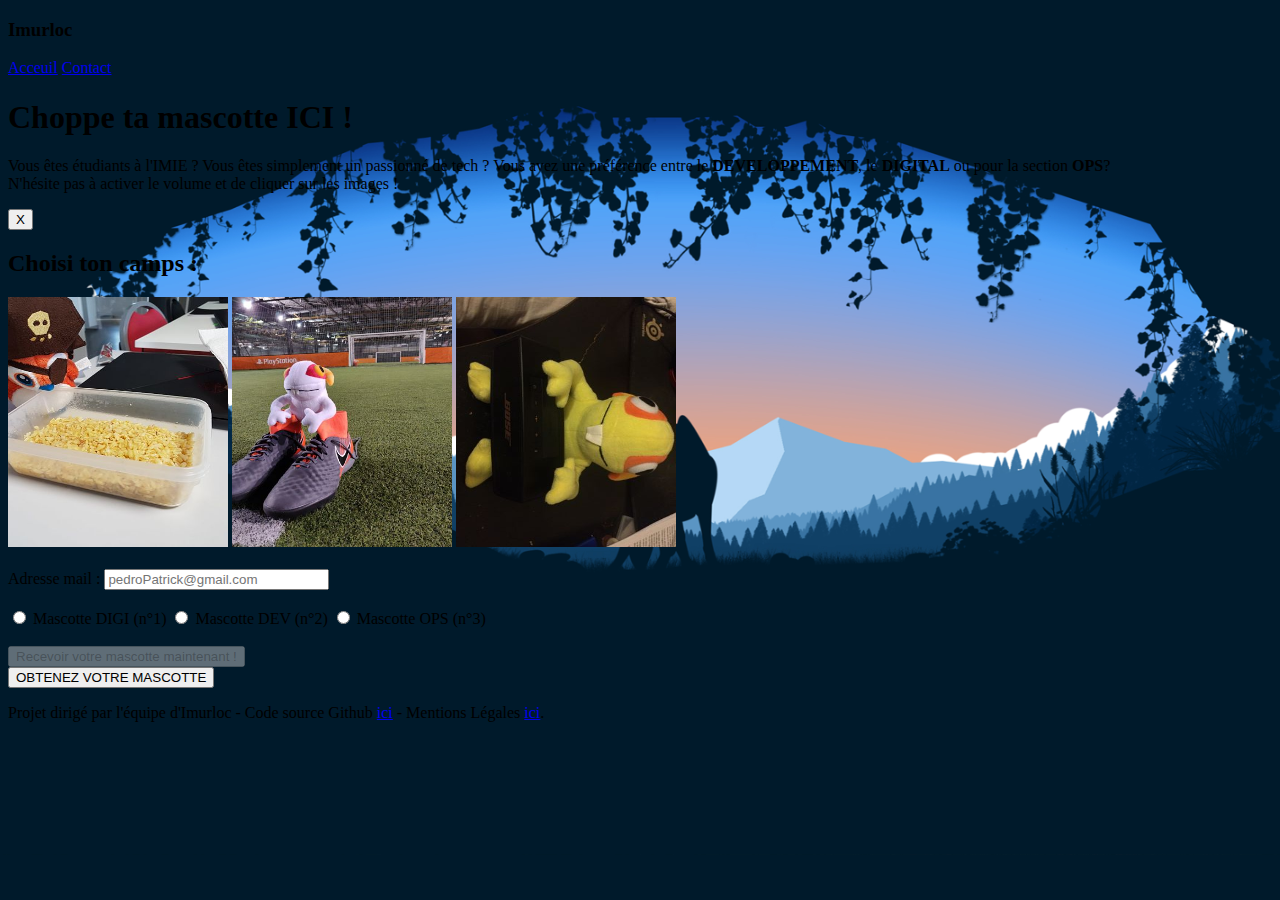
==== commit dcca61c8: "ajout du son" ====
--- a/index.html
+++ b/index.html
@@ -1,24 +1,24 @@
 <!doctype html>
-<html lang="fr">
+<html lang="en">
   <head>
     <meta charset="utf-8">
     <meta name="viewport" content="width=device-width, initial-scale=1, shrink-to-fit=no">
-    <meta name="author" content="Imurloc_Team">
+    <meta name="description" content="">
+    <meta name="author" content="">
     <meta http-equiv="Content-Type" content="text/html; charset=utf-8" />
     
 
     <title>Imurloc - IMIE</title>
 
-    
-
-    <!-- Lien CSS index  -->
-    <link href="index.css" rel="stylesheet">
-
-    <!-- Liens police titre Imurloc-->
+    <!-- Bootstrap core CSS -->
+    <link href="../../dist/css/bootstrap.min.css" rel="stylesheet">
+
+    <!-- Custom styles for this template -->
+    <link href="cover.css" rel="stylesheet">
 
     <link href="https://fonts.googleapis.com/css?family=Libre+Barcode+128+Text" rel="stylesheet"> 
 
-
+    <link href="popin.css" rel="stylesheet" type="text/css" />
 
 
     <style>
@@ -50,17 +50,20 @@
       <main role="main" class="inner cover">
         <h1 class="cover-heading">Choppe ta mascotte ICI !</h1>
         <p class="lead"> Vous êtes étudiants à l'IMIE ? Vous êtes simplement un passionné de tech ? Vous avez une préférence entre le 
-            <strong>DEVELOPPEMENT</strong>, le <strong>DIGITAL</strong> ou pour la section <strong>OPS</strong>?</p>
+            <strong>DEVELOPPEMENT</strong>, le <strong>DIGITAL</strong> ou pour la section <strong>OPS</strong>? <br>
+            N'hésite pas à activer le volume et de cliquer sur les images !</p>
             
           <div id="pop1" class="parentDisable">
           <div class="popin">
                 <button class="fermer">X</button>
           <div class="popin">
             <h2>Choisi ton camps :</h2>
-              
-            <img src="DIGI_opt.jpg" alt="mascotte DIGI" height="250px" width="220px" />
-            <img src="DEV_opt.jpg" alt="mascotte DEV" height="250px" width="220px" />
-            <img src="OPS_opt.jpg" alt="mascotte OPS" height="250px" width="220px" />
+            <audio id="murloc" src="Imurloc.mp3"></audio>
+            <audio id="Bmurloc" src="Baby Bluegill Murloc.mp3"></audio>
+            <audio id="Pirate" src="SpongeBob SquarePants Theme Song.mp3"></audio>
+            <img id="digi" src="DIGI_opt.jpg" alt="mascotte DIGI" height="250px" width="220px" />
+            <img id="dev" src="DEV_opt.jpg"  alt="mascotte DEV" height="250px" width="220px" />
+            <img id="ops" src="OPS_opt.jpg"  alt="mascotte OPS" height="250px" width="220px" />
             
 
             <br><br>
@@ -117,6 +120,33 @@
             }
         };
 
+        document.getElementById('digi').addEventListener('click',function() {
+          JouerSon();
+        });
+
+        function JouerSon() {
+          var sound = document.getElementById('Pirate');
+          sound.play();
+        }
+
+        document.getElementById('dev').addEventListener('click',function() {
+          JouerSon2();
+        });
+
+        function JouerSon2() {
+          var sound = document.getElementById('murloc');
+          sound.play();
+        }
+
+        document.getElementById('ops').addEventListener('click',function() {
+          JouerSon3();
+        });
+
+        function JouerSon3() {
+          var sound = document.getElementById('Bmurloc');
+          sound.play();
+        }
+
         document.querySelector('#button1').addEventListener('click', pop)
         document.querySelector('.fermer').addEventListener('click', hide)
         document.querySelector('form').addEventListener('submit', function(e){
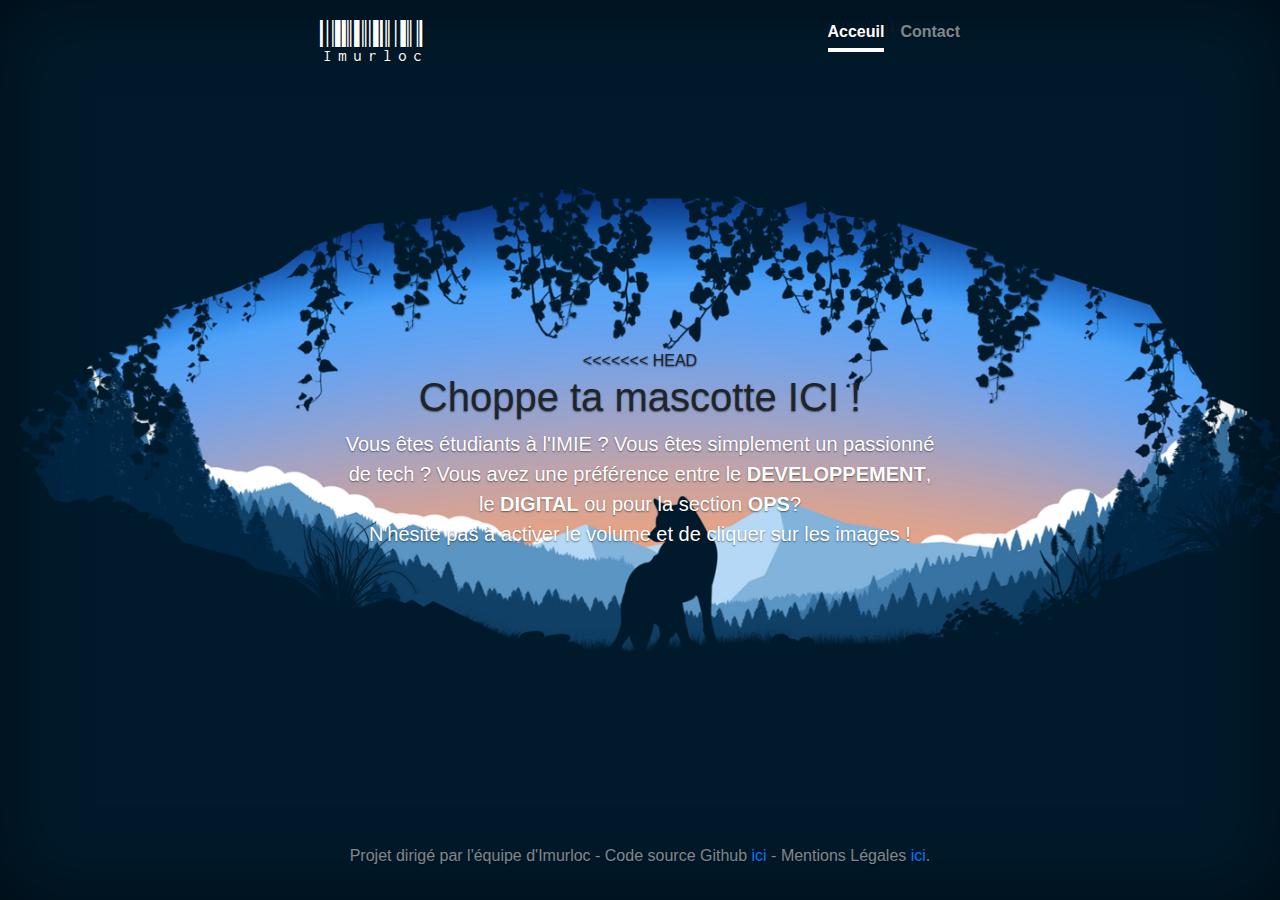
==== commit fe0495c7: "ajout du son" ====
--- a/index.html
+++ b/index.html
@@ -1,35 +1,17 @@
 <!doctype html>
-<html lang="en">
+<html lang="fr">
   <head>
     <meta charset="utf-8">
     <meta name="viewport" content="width=device-width, initial-scale=1, shrink-to-fit=no">
-    <meta name="description" content="">
-    <meta name="author" content="">
+    <meta name="author" content="Imurloc_Team">
     <meta http-equiv="Content-Type" content="text/html; charset=utf-8" />
     
-
     <title>Imurloc - IMIE</title>
 
-    <!-- Bootstrap core CSS -->
-    <link href="../../dist/css/bootstrap.min.css" rel="stylesheet">
-
-    <!-- Custom styles for this template -->
-    <link href="cover.css" rel="stylesheet">
-
-    <link href="https://fonts.googleapis.com/css?family=Libre+Barcode+128+Text" rel="stylesheet"> 
-
-    <link href="popin.css" rel="stylesheet" type="text/css" />
-
-
-    <style>
-        body{
-            background-image:url(fond4.jpg);
-            background-position: center;
-            background-size: 135%;
-        }
-    </style>
-
-
+    <!-- Lien CSS index  -->
+    <link href="index.css" rel="stylesheet">
+    <!-- Liens police titre Imurloc-->
+    <link href="https://fonts.googleapis.com/css?family=Libre+Barcode+128+Text" rel="stylesheet">
   </head>
 
   <body class="text-center">
@@ -37,17 +19,19 @@
     <div class="cover-container d-flex w-100 h-100 p-3 mx-auto flex-column">
       <header class="masthead mb-auto">
         <div class="inner">
+          <!-- titre et logo-->
           <h3 class="masthead-brand">Imurloc</h3>
+          <!-- en-tête avec l'acceuil et le bouton de la page contact-->
           <nav class="nav nav-masthead justify-content-center">
             <a class="nav-link active" href="#">Acceuil</a>
-            
+            <!--bouton page contact-->
             <a class="nav-link" href="contact.html">Contact</a>
           </nav>
         </div>
       </header>
-
       
       <main role="main" class="inner cover">
+<<<<<<< HEAD
         <h1 class="cover-heading">Choppe ta mascotte ICI !</h1>
         <p class="lead"> Vous êtes étudiants à l'IMIE ? Vous êtes simplement un passionné de tech ? Vous avez une préférence entre le 
             <strong>DEVELOPPEMENT</strong>, le <strong>DIGITAL</strong> ou pour la section <strong>OPS</strong>? <br>
@@ -82,43 +66,81 @@
                        
                   <br><br>
                   <button class="btn btn-lg btn-secondary" disabled="disabled" class="btn" name="cp1b" id="submit" type="submit" >Recevoir votre mascotte maintenant !</button>
+=======
+                    <h1 class="cover-heading">Choppe ta mascotte ICI !</h1>
+                        <p class="lead"> Vous êtes étudiants à l'IMIE ? Vous êtes simplement un passionné de tech ? Vous avez une préférence entre le 
+                          <strong>DEVELOPPEMENT</strong>, le <strong>DIGITAL</strong> ou pour la section <strong>OPS</strong>?</p>
+                
+                          <!--Le pop-in-->
+          <div id="pop1" class="parentDisable">
+            <div class="popin">
+                  <!--le bouton pour fermer le pop-in-->
+                  <button class="fermer">X</button>
+
+            <div class="popin">
+                  <!--les images des mascottes-->
+                  <h2>Choisi ton camps :</h2>
+                  
+                    <img src="DIGI_opt.jpg" alt="mascotte DIGI" height="250px" width="220px" />
+                    <img src="DEV_opt.jpg" alt="mascotte DEV" height="250px" width="220px" />
+                    <img src="OPS_opt.jpg" alt="mascotte OPS" height="250px" width="220px" />
+                    
+                <br><br>
+                <!--formulaire -->
+                <form name="formulaire" method="POST" >
+                    <!--champs de l'email-->
+                    <label class="e-mail" for="e-mail">Adresse mail : </label>
+                    <input placeholder="pedroPatrick@gmail.com" type="text" id="email" name="cp1a" size="25">
+
+                      <br><br>
+                    <!-- bouton radio pour choisir ta mascotte-->
+                    <input type="radio" id="mascotte_digi" name="mascotte" value="0">
+                    <label for="mascotte_digi">Mascotte DIGI (n°1)</label>
+                          
+                    <input type="radio" id="mascotte_dev" name="mascotte" value="0">
+                    <label for="mascotte_dev">Mascotte DEV (n°2)</label>
+                          
+                    <input type="radio" id="mascotte_ops" name="mascotte" value="0">
+                    <label for="mascotte_ops">Mascotte OPS (n°3)</label>
+                          
+                      <br><br>
+                    <!--bouton submit-->
+                    <button class="btn btn-lg btn-secondary" disabled="disabled" class="btn" name="cp1b" id="submit" type="submit" >Recevoir votre mascotte maintenant !</button>
+>>>>>>> d48a86b55af4d50bb14fd15c0d7539c0a2dc879a
                 </form>
-                
-
-
-              </div>
-                  </div>
-              </div>
-              <button class="btn btn-lg btn-secondary" id="button1" >OBTENEZ VOTRE MASCOTTE</button>
-        
+            </div>
+            </div>
+          </div>
+          <!--fin du pop-in-->
+          <!--bouton qui lance le pop-in-->
+                    <button class="btn btn-lg btn-secondary" id="button1" >OBTENEZ VOTRE MASCOTTE</button>      
       </main>
-
-
+      <!--footer avec lien-->
       <footer class="mastfoot mt-auto">
         <div class="inner">
-          <p>Projet dirigé par l'équipe d'Imurloc    -   Code source Github <a href="#"> ici</a>    -   Mentions Légales <a href="#">ici</a>.</p>
+                  <p>Projet dirigé par l'équipe d'Imurloc    -   Code source Github <a href="#"> ici</a>    -   Mentions Légales <a href="#">ici</a>.</p>
         </div>
       </footer>
-
+      <!--fin flooter-->
     </div>
-    
+    <!--lien à jquery-->
     <script src="https://ajax.googleapis.com/ajax/libs/jquery/3.1.0/jquery.min.js"></script>
+
+    <!--debut du code javascript-->
     <script type="text/javascript">
+      //afficher le pop-in
         function pop() {
-            
             document.getElementById('pop1').style.display='block';
-            
-        }
+        }
+        //fermer la pop-in
         function hide() {
-            document.getElementById('pop1').style.display='none';
-            
-        }
-
+            document.getElementById('pop1').style.display='none';   
+        }
+        //quitter pop-in avec echap
         window.onkeydown = function( event ) {
             if ( event.keyCode == 27 ) {
                 hide("pop1")
-            }
-        };
+            }};
 
         document.getElementById('digi').addEventListener('click',function() {
           JouerSon();
@@ -152,33 +174,25 @@
         document.querySelector('form').addEventListener('submit', function(e){
           
           e.preventDefault()
-          
+        //fonction ajax
           $.ajax({
             method: "POST",
             url: "http://localhost/Imurloc/email.php",
             data: {email: document.querySelector('input[name="cp1a"]').value,
              }
          })
+         //reponse si ajax envoie au formulaire php
          .done(function(reponse){
            console.log(reponse)
            if(reponse == "Ok"){
              hide('pop1')
-           }
-
-         })
-
-         document.querySelector('#button1').addEventListener('click', hide)
-         
-          alert('Votre demande a bien été prise en compte');
-          document.querySelector('submit').addEventListener('click', hide)
-          
-          console.log("test")
-          console.log("test2")
+           }})
+            document.querySelector('#button1').addEventListener('click', hide)
+            alert('Votre demande a bien été prise en compte');
+            document.querySelector('submit').addEventListener('click', hide)
         });
         
- 
-      function greyfield()
-      {
+        function greyfield() {
      /* if (formulaire.cp1a.value == '')
       formulaire.cp1b.disabled = true;
       else
@@ -187,24 +201,17 @@
         var regex = /^(([^<>()\[\]\\.,;:\s@"]+(\.[^<>()\[\]\\.,;:\s@"]+)*)|(".+"))@((\[[0-9]{1,3}\.[0-9]{1,3}\.[0-9]{1,3}\.[0-9]{1,3}\])|(([a-zA-Z\-0-9]+\.)+[a-zA-Z]{2,}))$/ ;
         var mailRecup = document.querySelector('input[name="cp1a"]').value
         var buttonEnvoie = document.querySelectorAll("button")[1]
+        //test mail pour activer ou non le bouton
+        if (regex.test(mailRecup) == true ){
+            buttonEnvoie.disabled = false;
+            } else{
+            buttonEnvoie.disabled = true; 
+          }}
+      
+        document.querySelector('input[name="cp1a"]').addEventListener("keyup", greyfield)
         
-
-        if (regex.test(mailRecup) == true ){
-            
-            buttonEnvoie.disabled = false; 
-
-            }
-
-            
-        else{
-            
-            buttonEnvoie.disabled = true; 
-            
-        }
-      }
-    document.querySelector('input[name="cp1a"]').addEventListener("keyup", greyfield)
-        
-        </script> 
+    </script> 
     
   </body>
+
 </html>
--- a/index.css
+++ b/index.css
@@ -0,0 +1,326 @@
+body{
+  background-image:url(fond4.jpg);
+  background-position: center;
+  background-size: 135%; }
+
+
+
+
+
+
+
+.parentDisable {
+  z-index:999;
+  width:100%;
+  height:100%;
+  display:none;
+  position:absolute;
+  top:0;
+  left:0;
+  /* Fallback for web browsers that doesn't support RGBa */
+  background: rgb(0, 0, 0);
+  /* RGBa with 0.6 opacity */
+  background: rgba(0, 0, 0, 0.6);
+  /* For IE 5.5 - 7*/
+  filter:progid:DXImageTransform.Microsoft.gradient(startColorstr=#99000000, endColorstr=#99000000);
+  /* For IE 8*/
+  -ms-filter: "progid:DXImageTransform.Microsoft.gradient(startColorstr=#99000000, endColorstr=#99000000)";
+}
+.popin {
+  width:800px;
+  height:500px;
+  margin: 0 auto;
+  color: #000;
+  background-color: #fff;
+  
+}
+
+.fermer{
+  margin-bottom: 40%;
+ margin-left: 98%;
+ margin-right: 0%;
+  background-color:black;
+  border: none;
+  color: white;
+  padding: 10px 15px;
+  font-size: 16px;
+  margin: 0px 0px;
+  height: 43px;
+   
+  }
+    
+  .fermer:hover{
+  background-color: red;
+   
+  }
+
+
+
+
+
+
+
+
+
+
+
+
+
+
+
+
+
+
+
+
+
+
+
+
+
+
+
+
+
+
+
+
+
+
+
+
+
+
+
+
+
+/*
+
+* Globals
+
+*/
+
+ 
+
+/* Links */
+
+a,
+
+a:focus,
+
+a:hover {
+
+  color: #fff;
+
+}
+
+ 
+
+/* Custom default button */
+
+.btn-secondary,
+
+.btn-secondary:hover,
+
+.btn-secondary:focus {
+
+  color: #333;
+
+  text-shadow: none; /* Prevent inheritance from `body` */
+
+  background-color: #fff;
+
+  border: .05rem solid #fff;
+
+}
+
+ 
+
+ 
+
+/*
+
+* Base structure
+
+*/
+
+ 
+
+html,
+
+body {
+
+  height: 100%;
+
+  background-color: black;
+
+}
+
+ 
+
+body {
+
+  display: -ms-flexbox;
+
+  display: flex;
+
+  color: black;
+
+  text-shadow: 0 .05rem .1rem rgba(0, 0, 0, .5);
+
+  box-shadow: inset 0 0 5rem rgba(0, 0, 0, .5);
+
+}
+
+ 
+
+.cover-container {
+
+  max-width: 42em;
+
+}
+
+ 
+
+ 
+
+/*
+
+* Header
+
+*/
+
+.masthead {
+
+  margin-bottom: 2rem;
+
+}
+
+ 
+
+.masthead-brand {
+
+  margin-bottom: 0;
+  color: white;
+  font-family: 'Libre Barcode 128 Text', cursive;
+  font-size: 45px; 
+
+}
+
+ 
+
+.nav-masthead .nav-link {
+
+  padding: .25rem 0;
+
+  font-weight: 700;
+
+  color: rgba(255, 255, 255, .5);
+
+  background-color: transparent;
+
+  border-bottom: .25rem solid transparent;
+
+}
+
+ 
+
+.nav-masthead .nav-link:hover,
+
+.nav-masthead .nav-link:focus {
+
+  border-bottom-color: rgba(255, 255, 255, .25);
+
+}
+
+ 
+
+.nav-masthead .nav-link + .nav-link {
+
+  margin-left: 1rem;
+
+}
+
+ 
+
+.nav-masthead .active {
+
+  color: #fff;
+
+  border-bottom-color: #fff;
+
+}
+
+ 
+
+@media (min-width: 48em) {
+
+  .masthead-brand {
+
+    float: left;
+
+  }
+
+  .nav-masthead {
+
+    float: right;
+
+  }
+
+}
+
+ 
+
+ 
+
+/*
+
+* Cover
+
+*/
+
+.cover {
+
+  padding: 0 1.5rem;
+
+}
+
+.cover .btn-lg {
+
+  padding: .75rem 1.25rem;
+
+  font-weight: 700;
+
+}
+
+ 
+
+ 
+
+/*
+
+* Footer
+
+*/
+
+.mastfoot {
+
+  color: rgba(255, 255, 255, .5);
+
+}
+
+ 
+
+/*!
+
+* Bootstrap v4.1.3 (https://getbootstrap.com/)
+
+* Copyright 2011-2018 The Bootstrap Authors
+
+* Copyright 2011-2018 Twitter, Inc.
+
+* Licensed under MIT (https://github.com/twbs/bootstrap/blob/master/LICENSE)
+
+*/:root{--blue:#007bff;--indigo:#6610f2;--purple:#6f42c1;--pink:#e83e8c;--red:#dc3545;--orange:#fd7e14;--yellow:#ffc107;--green:#28a745;--teal:#20c997;--cyan:#17a2b8;--white:#fff;--gray:#6c757d;--gray-dark:#343a40;--primary:#007bff;--secondary:#6c757d;--success:#28a745;--info:#17a2b8;--warning:#ffc107;--danger:#dc3545;--light:#f8f9fa;--dark:#343a40;--breakpoint-xs:0;--breakpoint-sm:576px;--breakpoint-md:768px;--breakpoint-lg:992px;--breakpoint-xl:1200px;--font-family-sans-serif:-apple-system,BlinkMacSystemFont,"Segoe UI",Roboto,"Helvetica Neue",Arial,sans-serif,"Apple Color Emoji","Segoe UI Emoji","Segoe UI Symbol","Noto Color Emoji";--font-family-monospace:SFMono-Regular,Menlo,Monaco,Consolas,"Liberation Mono","Courier New",monospace}*,::after,::before{box-sizing:border-box}html{font-family:sans-serif;line-height:1.15;-webkit-text-size-adjust:100%;-ms-text-size-adjust:100%;-ms-overflow-style:scrollbar;-webkit-tap-highlight-color:transparent}@-ms-viewport{width:device-width}article,aside,figcaption,figure,footer,header,hgroup,main,nav,section{display:block}body{margin:0;font-family:-apple-system,BlinkMacSystemFont,"Segoe UI",Roboto,"Helvetica Neue",Arial,sans-serif,"Apple Color Emoji","Segoe UI Emoji","Segoe UI Symbol","Noto Color Emoji";font-size:1rem;font-weight:400;line-height:1.5;color:#212529;text-align:left;background-color:#fff}[tabindex="-1"]:focus{outline:0!important}hr{box-sizing:content-box;height:0;overflow:visible}h1,h2,h3,h4,h5,h6{margin-top:0;margin-bottom:.5rem}p{margin-top:0;margin-bottom:1rem}abbr[data-original-title],abbr[title]{text-decoration:underline;-webkit-text-decoration:underline dotted;text-decoration:underline dotted;cursor:help;border-bottom:0}address{margin-bottom:1rem;font-style:normal;line-height:inherit}dl,ol,ul{margin-top:0;margin-bottom:1rem}ol ol,ol ul,ul ol,ul ul{margin-bottom:0}dt{font-weight:700}dd{margin-bottom:.5rem;margin-left:0}blockquote{margin:0 0 1rem}dfn{font-style:italic}b,strong{font-weight:bolder}small{font-size:80%}sub,sup{position:relative;font-size:75%;line-height:0;vertical-align:baseline}sub{bottom:-.25em}sup{top:-.5em}a{color:#007bff;text-decoration:none;background-color:transparent;-webkit-text-decoration-skip:objects}a:hover{color:#0056b3;text-decoration:underline}a:not([href]):not([tabindex]){color:inherit;text-decoration:none}a:not([href]):not([tabindex]):focus,a:not([href]):not([tabindex]):hover{color:inherit;text-decoration:none}a:not([href]):not([tabindex]):focus{outline:0}code,kbd,pre,samp{font-family:SFMono-Regular,Menlo,Monaco,Consolas,"Liberation Mono","Courier New",monospace;font-size:1em}pre{margin-top:0;margin-bottom:1rem;overflow:auto;-ms-overflow-style:scrollbar}figure{margin:0 0 1rem}img{vertical-align:middle;border-style:none}svg{overflow:hidden;vertical-align:middle}table{border-collapse:collapse}caption{padding-top:.75rem;padding-bottom:.75rem;color:#6c757d;text-align:left;caption-side:bottom}th{text-align:inherit}label{display:inline-block;margin-bottom:.5rem}button{border-radius:0}button:focus{outline:1px dotted;outline:5px auto -webkit-focus-ring-color}button,input,optgroup,select,textarea{margin:0;font-family:inherit;font-size:inherit;line-height:inherit}button,input{overflow:visible}button,select{text-transform:none}[type=reset],[type=submit],button,html [type=button]{-webkit-appearance:button}[type=button]::-moz-focus-inner,[type=reset]::-moz-focus-inner,[type=submit]::-moz-focus-inner,button::-moz-focus-inner{padding:0;border-style:none}input[type=checkbox],input[type=radio]{box-sizing:border-box;padding:0}input[type=date],input[type=datetime-local],input[type=month],input[type=time]{-webkit-appearance:listbox}textarea{overflow:auto;resize:vertical}fieldset{min-width:0;padding:0;margin:0;border:0}legend{display:block;width:100%;max-width:100%;padding:0;margin-bottom:.5rem;font-size:1.5rem;line-height:inherit;color:inherit;white-space:normal}progress{vertical-align:baseline}[type=number]::-webkit-inner-spin-button,[type=number]::-webkit-outer-spin-button{height:auto}[type=search]{outline-offset:-2px;-webkit-appearance:none}[type=search]::-webkit-search-cancel-button,[type=search]::-webkit-search-decoration{-webkit-appearance:none}::-webkit-file-upload-button{font:inherit;-webkit-appearance:button}output{display:inline-block}summary{display:list-item;cursor:pointer}template{display:none}[hidden]{display:none!important}.h1,.h2,.h3,.h4,.h5,.h6,h1,h2,h3,h4,h5,h6{margin-bottom:.5rem;font-family:inherit;font-weight:500;line-height:1.2;color:inherit}.h1,h1{font-size:2.5rem}.h2,h2{font-size:2rem}.h3,h3{font-size:1.75rem}.h4,h4{font-size:1.5rem}.h5,h5{font-size:1.25rem}.h6,h6{font-size:1rem}.lead{font-size:1.25rem;font-weight:350;color:white}.display-1{font-size:6rem;font-weight:300;line-height:1.2}.display-2{font-size:5.5rem;font-weight:300;line-height:1.2}.display-3{font-size:4.5rem;font-weight:300;line-height:1.2}.display-4{font-size:3.5rem;font-weight:300;line-height:1.2}hr{margin-top:1rem;margin-bottom:1rem;border:0;border-top:1px solid rgba(0,0,0,.1)}.small,small{font-size:80%;font-weight:400}.mark,mark{padding:.2em;background-color:#fcf8e3}.list-unstyled{padding-left:0;list-style:none}.list-inline{padding-left:0;list-style:none}.list-inline-item{display:inline-block}.list-inline-item:not(:last-child){margin-right:.5rem}.initialism{font-size:90%;text-transform:uppercase}.blockquote{margin-bottom:1rem;font-size:1.25rem}.blockquote-footer{display:block;font-size:80%;color:#6c757d}.blockquote-footer::before{content:"\2014 \00A0"}.img-fluid{max-width:100%;height:auto}.img-thumbnail{padding:.25rem;background-color:#fff;border:1px solid #dee2e6;border-radius:.25rem;max-width:100%;height:auto}.figure{display:inline-block}.figure-img{margin-bottom:.5rem;line-height:1}.figure-caption{font-size:90%;color:#6c757d}code{font-size:87.5%;color:#e83e8c;word-break:break-word}a>code{color:inherit}kbd{padding:.2rem .4rem;font-size:87.5%;color:#fff;background-color:#212529;border-radius:.2rem}kbd kbd{padding:0;font-size:100%;font-weight:700}pre{display:block;font-size:87.5%;color:#212529}pre code{font-size:inherit;color:inherit;word-break:normal}.pre-scrollable{max-height:340px;overflow-y:scroll}.container{width:100%;padding-right:15px;padding-left:15px;margin-right:auto;margin-left:auto}@media (min-width:576px){.container{max-width:540px}}@media (min-width:768px){.container{max-width:720px}}@media (min-width:992px){.container{max-width:960px}}@media (min-width:1200px){.container{max-width:1140px}}.container-fluid{width:100%;padding-right:15px;padding-left:15px;margin-right:auto;margin-left:auto}.row{display:-ms-flexbox;display:flex;-ms-flex-wrap:wrap;flex-wrap:wrap;margin-right:-15px;margin-left:-15px}.no-gutters{margin-right:0;margin-left:0}.no-gutters>.col,.no-gutters>[class*=col-]{padding-right:0;padding-left:0}.col,.col-1,.col-10,.col-11,.col-12,.col-2,.col-3,.col-4,.col-5,.col-6,.col-7,.col-8,.col-9,.col-auto,.col-lg,.col-lg-1,.col-lg-10,.col-lg-11,.col-lg-12,.col-lg-2,.col-lg-3,.col-lg-4,.col-lg-5,.col-lg-6,.col-lg-7,.col-lg-8,.col-lg-9,.col-lg-auto,.col-md,.col-md-1,.col-md-10,.col-md-11,.col-md-12,.col-md-2,.col-md-3,.col-md-4,.col-md-5,.col-md-6,.col-md-7,.col-md-8,.col-md-9,.col-md-auto,.col-sm,.col-sm-1,.col-sm-10,.col-sm-11,.col-sm-12,.col-sm-2,.col-sm-3,.col-sm-4,.col-sm-5,.col-sm-6,.col-sm-7,.col-sm-8,.col-sm-9,.col-sm-auto,.col-xl,.col-xl-1,.col-xl-10,.col-xl-11,.col-xl-12,.col-xl-2,.col-xl-3,.col-xl-4,.col-xl-5,.col-xl-6,.col-xl-7,.col-xl-8,.col-xl-9,.col-xl-auto{position:relative;width:100%;min-height:1px;padding-right:15px;padding-left:15px}.col{-ms-flex-preferred-size:0;flex-basis:0;-ms-flex-positive:1;flex-grow:1;max-width:100%}.col-auto{-ms-flex:0 0 auto;flex:0 0 auto;width:auto;max-width:none}.col-1{-ms-flex:0 0 8.333333%;flex:0 0 8.333333%;max-width:8.333333%}.col-2{-ms-flex:0 0 16.666667%;flex:0 0 16.666667%;max-width:16.666667%}.col-3{-ms-flex:0 0 25%;flex:0 0 25%;max-width:25%}.col-4{-ms-flex:0 0 33.333333%;flex:0 0 33.333333%;max-width:33.333333%}.col-5{-ms-flex:0 0 41.666667%;flex:0 0 41.666667%;max-width:41.666667%}.col-6{-ms-flex:0 0 50%;flex:0 0 50%;max-width:50%}.col-7{-ms-flex:0 0 58.333333%;flex:0 0 58.333333%;max-width:58.333333%}.col-8{-ms-flex:0 0 66.666667%;flex:0 0 66.666667%;max-width:66.666667%}.col-9{-ms-flex:0 0 75%;flex:0 0 75%;max-width:75%}.col-10{-ms-flex:0 0 83.333333%;flex:0 0 83.333333%;max-width:83.333333%}.col-11{-ms-flex:0 0 91.666667%;flex:0 0 91.666667%;max-width:91.666667%}.col-12{-ms-flex:0 0 100%;flex:0 0 100%;max-width:100%}.order-first{-ms-flex-order:-1;order:-1}.order-last{-ms-flex-order:13;order:13}.order-0{-ms-flex-order:0;order:0}.order-1{-ms-flex-order:1;order:1}.order-2{-ms-flex-order:2;order:2}.order-3{-ms-flex-order:3;order:3}.order-4{-ms-flex-order:4;order:4}.order-5{-ms-flex-order:5;order:5}.order-6{-ms-flex-order:6;order:6}.order-7{-ms-flex-order:7;order:7}.order-8{-ms-flex-order:8;order:8}.order-9{-ms-flex-order:9;order:9}.order-10{-ms-flex-order:10;order:10}.order-11{-ms-flex-order:11;order:11}.order-12{-ms-flex-order:12;order:12}.offset-1{margin-left:8.333333%}.offset-2{margin-left:16.666667%}.offset-3{margin-left:25%}.offset-4{margin-left:33.333333%}.offset-5{margin-left:41.666667%}.offset-6{margin-left:50%}.offset-7{margin-left:58.333333%}.offset-8{margin-left:66.666667%}.offset-9{margin-left:75%}.offset-10{margin-left:83.333333%}.offset-11{margin-left:91.666667%}@media (min-width:576px){.col-sm{-ms-flex-preferred-size:0;flex-basis:0;-ms-flex-positive:1;flex-grow:1;max-width:100%}.col-sm-auto{-ms-flex:0 0 auto;flex:0 0 auto;width:auto;max-width:none}.col-sm-1{-ms-flex:0 0 8.333333%;flex:0 0 8.333333%;max-width:8.333333%}.col-sm-2{-ms-flex:0 0 16.666667%;flex:0 0 16.666667%;max-width:16.666667%}.col-sm-3{-ms-flex:0 0 25%;flex:0 0 25%;max-width:25%}.col-sm-4{-ms-flex:0 0 33.333333%;flex:0 0 33.333333%;max-width:33.333333%}.col-sm-5{-ms-flex:0 0 41.666667%;flex:0 0 41.666667%;max-width:41.666667%}.col-sm-6{-ms-flex:0 0 50%;flex:0 0 50%;max-width:50%}.col-sm-7{-ms-flex:0 0 58.333333%;flex:0 0 58.333333%;max-width:58.333333%}.col-sm-8{-ms-flex:0 0 66.666667%;flex:0 0 66.666667%;max-width:66.666667%}.col-sm-9{-ms-flex:0 0 75%;flex:0 0 75%;max-width:75%}.col-sm-10{-ms-flex:0 0 83.333333%;flex:0 0 83.333333%;max-width:83.333333%}.col-sm-11{-ms-flex:0 0 91.666667%;flex:0 0 91.666667%;max-width:91.666667%}.col-sm-12{-ms-flex:0 0 100%;flex:0 0 100%;max-width:100%}.order-sm-first{-ms-flex-order:-1;order:-1}.order-sm-last{-ms-flex-order:13;order:13}.order-sm-0{-ms-flex-order:0;order:0}.order-sm-1{-ms-flex-order:1;order:1}.order-sm-2{-ms-flex-order:2;order:2}.order-sm-3{-ms-flex-order:3;order:3}.order-sm-4{-ms-flex-order:4;order:4}.order-sm-5{-ms-flex-order:5;order:5}.order-sm-6{-ms-flex-order:6;order:6}.order-sm-7{-ms-flex-order:7;order:7}.order-sm-8{-ms-flex-order:8;order:8}.order-sm-9{-ms-flex-order:9;order:9}.order-sm-10{-ms-flex-order:10;order:10}.order-sm-11{-ms-flex-order:11;order:11}.order-sm-12{-ms-flex-order:12;order:12}.offset-sm-0{margin-left:0}.offset-sm-1{margin-left:8.333333%}.offset-sm-2{margin-left:16.666667%}.offset-sm-3{margin-left:25%}.offset-sm-4{margin-left:33.333333%}.offset-sm-5{margin-left:41.666667%}.offset-sm-6{margin-left:50%}.offset-sm-7{margin-left:58.333333%}.offset-sm-8{margin-left:66.666667%}.offset-sm-9{margin-left:75%}.offset-sm-10{margin-left:83.333333%}.offset-sm-11{margin-left:91.666667%}}@media (min-width:768px){.col-md{-ms-flex-preferred-size:0;flex-basis:0;-ms-flex-positive:1;flex-grow:1;max-width:100%}.col-md-auto{-ms-flex:0 0 auto;flex:0 0 auto;width:auto;max-width:none}.col-md-1{-ms-flex:0 0 8.333333%;flex:0 0 8.333333%;max-width:8.333333%}.col-md-2{-ms-flex:0 0 16.666667%;flex:0 0 16.666667%;max-width:16.666667%}.col-md-3{-ms-flex:0 0 25%;flex:0 0 25%;max-width:25%}.col-md-4{-ms-flex:0 0 33.333333%;flex:0 0 33.333333%;max-width:33.333333%}.col-md-5{-ms-flex:0 0 41.666667%;flex:0 0 41.666667%;max-width:41.666667%}.col-md-6{-ms-flex:0 0 50%;flex:0 0 50%;max-width:50%}.col-md-7{-ms-flex:0 0 58.333333%;flex:0 0 58.333333%;max-width:58.333333%}.col-md-8{-ms-flex:0 0 66.666667%;flex:0 0 66.666667%;max-width:66.666667%}.col-md-9{-ms-flex:0 0 75%;flex:0 0 75%;max-width:75%}.col-md-10{-ms-flex:0 0 83.333333%;flex:0 0 83.333333%;max-width:83.333333%}.col-md-11{-ms-flex:0 0 91.666667%;flex:0 0 91.666667%;max-width:91.666667%}.col-md-12{-ms-flex:0 0 100%;flex:0 0 100%;max-width:100%}.order-md-first{-ms-flex-order:-1;order:-1}.order-md-last{-ms-flex-order:13;order:13}.order-md-0{-ms-flex-order:0;order:0}.order-md-1{-ms-flex-order:1;order:1}.order-md-2{-ms-flex-order:2;order:2}.order-md-3{-ms-flex-order:3;order:3}.order-md-4{-ms-flex-order:4;order:4}.order-md-5{-ms-flex-order:5;order:5}.order-md-6{-ms-flex-order:6;order:6}.order-md-7{-ms-flex-order:7;order:7}.order-md-8{-ms-flex-order:8;order:8}.order-md-9{-ms-flex-order:9;order:9}.order-md-10{-ms-flex-order:10;order:10}.order-md-11{-ms-flex-order:11;order:11}.order-md-12{-ms-flex-order:12;order:12}.offset-md-0{margin-left:0}.offset-md-1{margin-left:8.333333%}.offset-md-2{margin-left:16.666667%}.offset-md-3{margin-left:25%}.offset-md-4{margin-left:33.333333%}.offset-md-5{margin-left:41.666667%}.offset-md-6{margin-left:50%}.offset-md-7{margin-left:58.333333%}.offset-md-8{margin-left:66.666667%}.offset-md-9{margin-left:75%}.offset-md-10{margin-left:83.333333%}.offset-md-11{margin-left:91.666667%}}@media (min-width:992px){.col-lg{-ms-flex-preferred-size:0;flex-basis:0;-ms-flex-positive:1;flex-grow:1;max-width:100%}.col-lg-auto{-ms-flex:0 0 auto;flex:0 0 auto;width:auto;max-width:none}.col-lg-1{-ms-flex:0 0 8.333333%;flex:0 0 8.333333%;max-width:8.333333%}.col-lg-2{-ms-flex:0 0 16.666667%;flex:0 0 16.666667%;max-width:16.666667%}.col-lg-3{-ms-flex:0 0 25%;flex:0 0 25%;max-width:25%}.col-lg-4{-ms-flex:0 0 33.333333%;flex:0 0 33.333333%;max-width:33.333333%}.col-lg-5{-ms-flex:0 0 41.666667%;flex:0 0 41.666667%;max-width:41.666667%}.col-lg-6{-ms-flex:0 0 50%;flex:0 0 50%;max-width:50%}.col-lg-7{-ms-flex:0 0 58.333333%;flex:0 0 58.333333%;max-width:58.333333%}.col-lg-8{-ms-flex:0 0 66.666667%;flex:0 0 66.666667%;max-width:66.666667%}.col-lg-9{-ms-flex:0 0 75%;flex:0 0 75%;max-width:75%}.col-lg-10{-ms-flex:0 0 83.333333%;flex:0 0 83.333333%;max-width:83.333333%}.col-lg-11{-ms-flex:0 0 91.666667%;flex:0 0 91.666667%;max-width:91.666667%}.col-lg-12{-ms-flex:0 0 100%;flex:0 0 100%;max-width:100%}.order-lg-first{-ms-flex-order:-1;order:-1}.order-lg-last{-ms-flex-order:13;order:13}.order-lg-0{-ms-flex-order:0;order:0}.order-lg-1{-ms-flex-order:1;order:1}.order-lg-2{-ms-flex-order:2;order:2}.order-lg-3{-ms-flex-order:3;order:3}.order-lg-4{-ms-flex-order:4;order:4}.order-lg-5{-ms-flex-order:5;order:5}.order-lg-6{-ms-flex-order:6;order:6}.order-lg-7{-ms-flex-order:7;order:7}.order-lg-8{-ms-flex-order:8;order:8}.order-lg-9{-ms-flex-order:9;order:9}.order-lg-10{-ms-flex-order:10;order:10}.order-lg-11{-ms-flex-order:11;order:11}.order-lg-12{-ms-flex-order:12;order:12}.offset-lg-0{margin-left:0}.offset-lg-1{margin-left:8.333333%}.offset-lg-2{margin-left:16.666667%}.offset-lg-3{margin-left:25%}.offset-lg-4{margin-left:33.333333%}.offset-lg-5{margin-left:41.666667%}.offset-lg-6{margin-left:50%}.offset-lg-7{margin-left:58.333333%}.offset-lg-8{margin-left:66.666667%}.offset-lg-9{margin-left:75%}.offset-lg-10{margin-left:83.333333%}.offset-lg-11{margin-left:91.666667%}}@media (min-width:1200px){.col-xl{-ms-flex-preferred-size:0;flex-basis:0;-ms-flex-positive:1;flex-grow:1;max-width:100%}.col-xl-auto{-ms-flex:0 0 auto;flex:0 0 auto;width:auto;max-width:none}.col-xl-1{-ms-flex:0 0 8.333333%;flex:0 0 8.333333%;max-width:8.333333%}.col-xl-2{-ms-flex:0 0 16.666667%;flex:0 0 16.666667%;max-width:16.666667%}.col-xl-3{-ms-flex:0 0 25%;flex:0 0 25%;max-width:25%}.col-xl-4{-ms-flex:0 0 33.333333%;flex:0 0 33.333333%;max-width:33.333333%}.col-xl-5{-ms-flex:0 0 41.666667%;flex:0 0 41.666667%;max-width:41.666667%}.col-xl-6{-ms-flex:0 0 50%;flex:0 0 50%;max-width:50%}.col-xl-7{-ms-flex:0 0 58.333333%;flex:0 0 58.333333%;max-width:58.333333%}.col-xl-8{-ms-flex:0 0 66.666667%;flex:0 0 66.666667%;max-width:66.666667%}.col-xl-9{-ms-flex:0 0 75%;flex:0 0 75%;max-width:75%}.col-xl-10{-ms-flex:0 0 83.333333%;flex:0 0 83.333333%;max-width:83.333333%}.col-xl-11{-ms-flex:0 0 91.666667%;flex:0 0 91.666667%;max-width:91.666667%}.col-xl-12{-ms-flex:0 0 100%;flex:0 0 100%;max-width:100%}.order-xl-first{-ms-flex-order:-1;order:-1}.order-xl-last{-ms-flex-order:13;order:13}.order-xl-0{-ms-flex-order:0;order:0}.order-xl-1{-ms-flex-order:1;order:1}.order-xl-2{-ms-flex-order:2;order:2}.order-xl-3{-ms-flex-order:3;order:3}.order-xl-4{-ms-flex-order:4;order:4}.order-xl-5{-ms-flex-order:5;order:5}.order-xl-6{-ms-flex-order:6;order:6}.order-xl-7{-ms-flex-order:7;order:7}.order-xl-8{-ms-flex-order:8;order:8}.order-xl-9{-ms-flex-order:9;order:9}.order-xl-10{-ms-flex-order:10;order:10}.order-xl-11{-ms-flex-order:11;order:11}.order-xl-12{-ms-flex-order:12;order:12}.offset-xl-0{margin-left:0}.offset-xl-1{margin-left:8.333333%}.offset-xl-2{margin-left:16.666667%}.offset-xl-3{margin-left:25%}.offset-xl-4{margin-left:33.333333%}.offset-xl-5{margin-left:41.666667%}.offset-xl-6{margin-left:50%}.offset-xl-7{margin-left:58.333333%}.offset-xl-8{margin-left:66.666667%}.offset-xl-9{margin-left:75%}.offset-xl-10{margin-left:83.333333%}.offset-xl-11{margin-left:91.666667%}}.table{width:100%;margin-bottom:1rem;background-color:transparent}.table td,.table th{padding:.75rem;vertical-align:top;border-top:1px solid #dee2e6}.table thead th{vertical-align:bottom;border-bottom:2px solid #dee2e6}.table tbody+tbody{border-top:2px solid #dee2e6}.table .table{background-color:#fff}.table-sm td,.table-sm th{padding:.3rem}.table-bordered{border:1px solid #dee2e6}.table-bordered td,.table-bordered th{border:1px solid #dee2e6}.table-bordered thead td,.table-bordered thead th{border-bottom-width:2px}.table-borderless tbody+tbody,.table-borderless td,.table-borderless th,.table-borderless thead th{border:0}.table-striped tbody tr:nth-of-type(odd){background-color:rgba(0,0,0,.05)}.table-hover tbody tr:hover{background-color:rgba(0,0,0,.075)}.table-primary,.table-primary>td,.table-primary>th{background-color:#b8daff}.table-hover .table-primary:hover{background-color:#9fcdff}.table-hover .table-primary:hover>td,.table-hover .table-primary:hover>th{background-color:#9fcdff}.table-secondary,.table-secondary>td,.table-secondary>th{background-color:#d6d8db}.table-hover .table-secondary:hover{background-color:#c8cbcf}.table-hover .table-secondary:hover>td,.table-hover .table-secondary:hover>th{background-color:#c8cbcf}.table-success,.table-success>td,.table-success>th{background-color:#c3e6cb}.table-hover .table-success:hover{background-color:#b1dfbb}.table-hover .table-success:hover>td,.table-hover .table-success:hover>th{background-color:#b1dfbb}.table-info,.table-info>td,.table-info>th{background-color:#bee5eb}.table-hover .table-info:hover{background-color:#abdde5}.table-hover .table-info:hover>td,.table-hover .table-info:hover>th{background-color:#abdde5}.table-warning,.table-warning>td,.table-warning>th{background-color:#ffeeba}.table-hover .table-warning:hover{background-color:#ffe8a1}.table-hover .table-warning:hover>td,.table-hover .table-warning:hover>th{background-color:#ffe8a1}.table-danger,.table-danger>td,.table-danger>th{background-color:#f5c6cb}.table-hover .table-danger:hover{background-color:#f1b0b7}.table-hover .table-danger:hover>td,.table-hover .table-danger:hover>th{background-color:#f1b0b7}.table-light,.table-light>td,.table-light>th{background-color:#fdfdfe}.table-hover .table-light:hover{background-color:#ececf6}.table-hover .table-light:hover>td,.table-hover .table-light:hover>th{background-color:#ececf6}.table-dark,.table-dark>td,.table-dark>th{background-color:#c6c8ca}.table-hover .table-dark:hover{background-color:#b9bbbe}.table-hover .table-dark:hover>td,.table-hover .table-dark:hover>th{background-color:#b9bbbe}.table-active,.table-active>td,.table-active>th{background-color:rgba(0,0,0,.075)}.table-hover .table-active:hover{background-color:rgba(0,0,0,.075)}.table-hover .table-active:hover>td,.table-hover .table-active:hover>th{background-color:rgba(0,0,0,.075)}.table .thead-dark th{color:#fff;background-color:#212529;border-color:#32383e}.table .thead-light th{color:#495057;background-color:#e9ecef;border-color:#dee2e6}.table-dark{color:#fff;background-color:#212529}.table-dark td,.table-dark th,.table-dark thead th{border-color:#32383e}.table-dark.table-bordered{border:0}.table-dark.table-striped tbody tr:nth-of-type(odd){background-color:rgba(255,255,255,.05)}.table-dark.table-hover tbody tr:hover{background-color:rgba(255,255,255,.075)}@media (max-width:575.98px){.table-responsive-sm{display:block;width:100%;overflow-x:auto;-webkit-overflow-scrolling:touch;-ms-overflow-style:-ms-autohiding-scrollbar}.table-responsive-sm>.table-bordered{border:0}}@media (max-width:767.98px){.table-responsive-md{display:block;width:100%;overflow-x:auto;-webkit-overflow-scrolling:touch;-ms-overflow-style:-ms-autohiding-scrollbar}.table-responsive-md>.table-bordered{border:0}}@media (max-width:991.98px){.table-responsive-lg{display:block;width:100%;overflow-x:auto;-webkit-overflow-scrolling:touch;-ms-overflow-style:-ms-autohiding-scrollbar}.table-responsive-lg>.table-bordered{border:0}}@media (max-width:1199.98px){.table-responsive-xl{display:block;width:100%;overflow-x:auto;-webkit-overflow-scrolling:touch;-ms-overflow-style:-ms-autohiding-scrollbar}.table-responsive-xl>.table-bordered{border:0}}.table-responsive{display:block;width:100%;overflow-x:auto;-webkit-overflow-scrolling:touch;-ms-overflow-style:-ms-autohiding-scrollbar}.table-responsive>.table-bordered{border:0}.form-control{display:block;width:100%;height:calc(2.25rem + 2px);padding:.375rem .75rem;font-size:1rem;line-height:1.5;color:#495057;background-color:#fff;background-clip:padding-box;border:1px solid #ced4da;border-radius:.25rem;transition:border-color .15s ease-in-out,box-shadow .15s ease-in-out}@media screen and (prefers-reduced-motion:reduce){.form-control{transition:none}}.form-control::-ms-expand{background-color:transparent;border:0}.form-control:focus{color:#495057;background-color:#fff;border-color:#80bdff;outline:0;box-shadow:0 0 0 .2rem rgba(0,123,255,.25)}.form-control::-webkit-input-placeholder{color:#6c757d;opacity:1}.form-control::-moz-placeholder{color:#6c757d;opacity:1}.form-control:-ms-input-placeholder{color:#6c757d;opacity:1}.form-control::-ms-input-placeholder{color:#6c757d;opacity:1}.form-control::placeholder{color:#6c757d;opacity:1}.form-control:disabled,.form-control[readonly]{background-color:#e9ecef;opacity:1}select.form-control:focus::-ms-value{color:#495057;background-color:#fff}.form-control-file,.form-control-range{display:block;width:100%}.col-form-label{padding-top:calc(.375rem + 1px);padding-bottom:calc(.375rem + 1px);margin-bottom:0;font-size:inherit;line-height:1.5}.col-form-label-lg{padding-top:calc(.5rem + 1px);padding-bottom:calc(.5rem + 1px);font-size:1.25rem;line-height:1.5}.col-form-label-sm{padding-top:calc(.25rem + 1px);padding-bottom:calc(.25rem + 1px);font-size:.875rem;line-height:1.5}.form-control-plaintext{display:block;width:100%;padding-top:.375rem;padding-bottom:.375rem;margin-bottom:0;line-height:1.5;color:#212529;background-color:transparent;border:solid transparent;border-width:1px 0}.form-control-plaintext.form-control-lg,.form-control-plaintext.form-control-sm{padding-right:0;padding-left:0}.form-control-sm{height:calc(1.8125rem + 2px);padding:.25rem .5rem;font-size:.875rem;line-height:1.5;border-radius:.2rem}.form-control-lg{height:calc(2.875rem + 2px);padding:.5rem 1rem;font-size:1.25rem;line-height:1.5;border-radius:.3rem}select.form-control[multiple],select.form-control[size]{height:auto}textarea.form-control{height:auto}.form-group{margin-bottom:1rem}.form-text{display:block;margin-top:.25rem}.form-row{display:-ms-flexbox;display:flex;-ms-flex-wrap:wrap;flex-wrap:wrap;margin-right:-5px;margin-left:-5px}.form-row>.col,.form-row>[class*=col-]{padding-right:5px;padding-left:5px}.form-check{position:relative;display:block;padding-left:1.25rem}.form-check-input{position:absolute;margin-top:.3rem;margin-left:-1.25rem}.form-check-input:disabled~.form-check-label{color:#6c757d}.form-check-label{margin-bottom:0}.form-check-inline{display:-ms-inline-flexbox;display:inline-flex;-ms-flex-align:center;align-items:center;padding-left:0;margin-right:.75rem}.form-check-inline .form-check-input{position:static;margin-top:0;margin-right:.3125rem;margin-left:0}.valid-feedback{display:none;width:100%;margin-top:.25rem;font-size:80%;color:#28a745}.valid-tooltip{position:absolute;top:100%;z-index:5;display:none;max-width:100%;padding:.25rem .5rem;margin-top:.1rem;font-size:.875rem;line-height:1.5;color:#fff;background-color:rgba(40,167,69,.9);border-radius:.25rem}.custom-select.is-valid,.form-control.is-valid,.was-validated .custom-select:valid,.was-validated .form-control:valid{border-color:#28a745}.custom-select.is-valid:focus,.form-control.is-valid:focus,.was-validated .custom-select:valid:focus,.was-validated .form-control:valid:focus{border-color:#28a745;box-shadow:0 0 0 .2rem rgba(40,167,69,.25)}.custom-select.is-valid~.valid-feedback,.custom-select.is-valid~.valid-tooltip,.form-control.is-valid~.valid-feedback,.form-control.is-valid~.valid-tooltip,.was-validated .custom-select:valid~.valid-feedback,.was-validated .custom-select:valid~.valid-tooltip,.was-validated .form-control:valid~.valid-feedback,.was-validated .form-control:valid~.valid-tooltip{display:block}.form-control-file.is-valid~.valid-feedback,.form-control-file.is-valid~.valid-tooltip,.was-validated .form-control-file:valid~.valid-feedback,.was-validated .form-control-file:valid~.valid-tooltip{display:block}.form-check-input.is-valid~.form-check-label,.was-validated .form-check-input:valid~.form-check-label{color:#28a745}.form-check-input.is-valid~.valid-feedback,.form-check-input.is-valid~.valid-tooltip,.was-validated .form-check-input:valid~.valid-feedback,.was-validated .form-check-input:valid~.valid-tooltip{display:block}.custom-control-input.is-valid~.custom-control-label,.was-validated .custom-control-input:valid~.custom-control-label{color:#28a745}.custom-control-input.is-valid~.custom-control-label::before,.was-validated .custom-control-input:valid~.custom-control-label::before{background-color:#71dd8a}.custom-control-input.is-valid~.valid-feedback,.custom-control-input.is-valid~.valid-tooltip,.was-validated .custom-control-input:valid~.valid-feedback,.was-validated .custom-control-input:valid~.valid-tooltip{display:block}.custom-control-input.is-valid:checked~.custom-control-label::before,.was-validated .custom-control-input:valid:checked~.custom-control-label::before{background-color:#34ce57}.custom-control-input.is-valid:focus~.custom-control-label::before,.was-validated .custom-control-input:valid:focus~.custom-control-label::before{box-shadow:0 0 0 1px #fff,0 0 0 .2rem rgba(40,167,69,.25)}.custom-file-input.is-valid~.custom-file-label,.was-validated .custom-file-input:valid~.custom-file-label{border-color:#28a745}.custom-file-input.is-valid~.custom-file-label::after,.was-validated .custom-file-input:valid~.custom-file-label::after{border-color:inherit}.custom-file-input.is-valid~.valid-feedback,.custom-file-input.is-valid~.valid-tooltip,.was-validated .custom-file-input:valid~.valid-feedback,.was-validated .custom-file-input:valid~.valid-tooltip{display:block}.custom-file-input.is-valid:focus~.custom-file-label,.was-validated .custom-file-input:valid:focus~.custom-file-label{box-shadow:0 0 0 .2rem rgba(40,167,69,.25)}.invalid-feedback{display:none;width:100%;margin-top:.25rem;font-size:80%;color:#dc3545}.invalid-tooltip{position:absolute;top:100%;z-index:5;display:none;max-width:100%;padding:.25rem .5rem;margin-top:.1rem;font-size:.875rem;line-height:1.5;color:#fff;background-color:rgba(220,53,69,.9);border-radius:.25rem}.custom-select.is-invalid,.form-control.is-invalid,.was-validated .custom-select:invalid,.was-validated .form-control:invalid{border-color:#dc3545}.custom-select.is-invalid:focus,.form-control.is-invalid:focus,.was-validated .custom-select:invalid:focus,.was-validated .form-control:invalid:focus{border-color:#dc3545;box-shadow:0 0 0 .2rem rgba(220,53,69,.25)}.custom-select.is-invalid~.invalid-feedback,.custom-select.is-invalid~.invalid-tooltip,.form-control.is-invalid~.invalid-feedback,.form-control.is-invalid~.invalid-tooltip,.was-validated .custom-select:invalid~.invalid-feedback,.was-validated .custom-select:invalid~.invalid-tooltip,.was-validated .form-control:invalid~.invalid-feedback,.was-validated .form-control:invalid~.invalid-tooltip{display:block}.form-control-file.is-invalid~.invalid-feedback,.form-control-file.is-invalid~.invalid-tooltip,.was-validated .form-control-file:invalid~.invalid-feedback,.was-validated .form-control-file:invalid~.invalid-tooltip{display:block}.form-check-input.is-invalid~.form-check-label,.was-validated .form-check-input:invalid~.form-check-label{color:#dc3545}.form-check-input.is-invalid~.invalid-feedback,.form-check-input.is-invalid~.invalid-tooltip,.was-validated .form-check-input:invalid~.invalid-feedback,.was-validated .form-check-input:invalid~.invalid-tooltip{display:block}.custom-control-input.is-invalid~.custom-control-label,.was-validated .custom-control-input:invalid~.custom-control-label{color:#dc3545}.custom-control-input.is-invalid~.custom-control-label::before,.was-validated .custom-control-input:invalid~.custom-control-label::before{background-color:#efa2a9}.custom-control-input.is-invalid~.invalid-feedback,.custom-control-input.is-invalid~.invalid-tooltip,.was-validated .custom-control-input:invalid~.invalid-feedback,.was-validated .custom-control-input:invalid~.invalid-tooltip{display:block}.custom-control-input.is-invalid:checked~.custom-control-label::before,.was-validated .custom-control-input:invalid:checked~.custom-control-label::before{background-color:#e4606d}.custom-control-input.is-invalid:focus~.custom-control-label::before,.was-validated .custom-control-input:invalid:focus~.custom-control-label::before{box-shadow:0 0 0 1px #fff,0 0 0 .2rem rgba(220,53,69,.25)}.custom-file-input.is-invalid~.custom-file-label,.was-validated .custom-file-input:invalid~.custom-file-label{border-color:#dc3545}.custom-file-input.is-invalid~.custom-file-label::after,.was-validated .custom-file-input:invalid~.custom-file-label::after{border-color:inherit}.custom-file-input.is-invalid~.invalid-feedback,.custom-file-input.is-invalid~.invalid-tooltip,.was-validated .custom-file-input:invalid~.invalid-feedback,.was-validated .custom-file-input:invalid~.invalid-tooltip{display:block}.custom-file-input.is-invalid:focus~.custom-file-label,.was-validated .custom-file-input:invalid:focus~.custom-file-label{box-shadow:0 0 0 .2rem rgba(220,53,69,.25)}.form-inline{display:-ms-flexbox;display:flex;-ms-flex-flow:row wrap;flex-flow:row wrap;-ms-flex-align:center;align-items:center}.form-inline .form-check{width:100%}@media (min-width:576px){.form-inline label{display:-ms-flexbox;display:flex;-ms-flex-align:center;align-items:center;-ms-flex-pack:center;justify-content:center;margin-bottom:0}.form-inline .form-group{display:-ms-flexbox;display:flex;-ms-flex:0 0 auto;flex:0 0 auto;-ms-flex-flow:row wrap;flex-flow:row wrap;-ms-flex-align:center;align-items:center;margin-bottom:0}.form-inline .form-control{display:inline-block;width:auto;vertical-align:middle}.form-inline .form-control-plaintext{display:inline-block}.form-inline .custom-select,.form-inline .input-group{width:auto}.form-inline .form-check{display:-ms-flexbox;display:flex;-ms-flex-align:center;align-items:center;-ms-flex-pack:center;justify-content:center;width:auto;padding-left:0}.form-inline .form-check-input{position:relative;margin-top:0;margin-right:.25rem;margin-left:0}.form-inline .custom-control{-ms-flex-align:center;align-items:center;-ms-flex-pack:center;justify-content:center}.form-inline .custom-control-label{margin-bottom:0}}.btn{display:inline-block;font-weight:400;text-align:center;white-space:nowrap;vertical-align:middle;-webkit-user-select:none;-moz-user-select:none;-ms-user-select:none;user-select:none;border:1px solid transparent;padding:.375rem .75rem;font-size:1rem;line-height:1.5;border-radius:.25rem;transition:color .15s ease-in-out,background-color .15s ease-in-out,border-color .15s ease-in-out,box-shadow .15s ease-in-out}@media screen and (prefers-reduced-motion:reduce){.btn{transition:none}}.btn:focus,.btn:hover{text-decoration:none}.btn.focus,.btn:focus{outline:0;box-shadow:0 0 0 .2rem rgba(0,123,255,.25)}.btn.disabled,.btn:disabled{opacity:.65}.btn:not(:disabled):not(.disabled){cursor:pointer}a.btn.disabled,fieldset:disabled a.btn{pointer-events:none}.btn-primary{color:#fff;background-color:#007bff;border-color:#007bff}.btn-primary:hover{color:#fff;background-color:#0069d9;border-color:#0062cc}.btn-primary.focus,.btn-primary:focus{box-shadow:0 0 0 .2rem rgba(0,123,255,.5)}.btn-primary.disabled,.btn-primary:disabled{color:#fff;background-color:#007bff;border-color:#007bff}.btn-primary:not(:disabled):not(.disabled).active,.btn-primary:not(:disabled):not(.disabled):active,.show>.btn-primary.dropdown-toggle{color:#fff;background-color:#0062cc;border-color:#005cbf}.btn-primary:not(:disabled):not(.disabled).active:focus,.btn-primary:not(:disabled):not(.disabled):active:focus,.show>.btn-primary.dropdown-toggle:focus{box-shadow:0 0 0 .2rem rgba(0,123,255,.5)}.btn-secondary{color:#fff;background-color:#6c757d;border-color:#6c757d}.btn-secondary:hover{color:#fff;background-color:#5a6268;border-color:#545b62}.btn-secondary.focus,.btn-secondary:focus{box-shadow:0 0 0 .2rem rgba(108,117,125,.5)}.btn-secondary.disabled,.btn-secondary:disabled{color:#fff;background-color:#6c757d;border-color:#6c757d}.btn-secondary:not(:disabled):not(.disabled).active,.btn-secondary:not(:disabled):not(.disabled):active,.show>.btn-secondary.dropdown-toggle{color:#fff;background-color:#545b62;border-color:#4e555b}.btn-secondary:not(:disabled):not(.disabled).active:focus,.btn-secondary:not(:disabled):not(.disabled):active:focus,.show>.btn-secondary.dropdown-toggle:focus{box-shadow:0 0 0 .2rem rgba(108,117,125,.5)}.btn-success{color:#fff;background-color:#28a745;border-color:#28a745}.btn-success:hover{color:#fff;background-color:#218838;border-color:#1e7e34}.btn-success.focus,.btn-success:focus{box-shadow:0 0 0 .2rem rgba(40,167,69,.5)}.btn-success.disabled,.btn-success:disabled{color:#fff;background-color:#28a745;border-color:#28a745}.btn-success:not(:disabled):not(.disabled).active,.btn-success:not(:disabled):not(.disabled):active,.show>.btn-success.dropdown-toggle{color:#fff;background-color:#1e7e34;border-color:#1c7430}.btn-success:not(:disabled):not(.disabled).active:focus,.btn-success:not(:disabled):not(.disabled):active:focus,.show>.btn-success.dropdown-toggle:focus{box-shadow:0 0 0 .2rem rgba(40,167,69,.5)}.btn-info{color:#fff;background-color:#17a2b8;border-color:#17a2b8}.btn-info:hover{color:#fff;background-color:#138496;border-color:#117a8b}.btn-info.focus,.btn-info:focus{box-shadow:0 0 0 .2rem rgba(23,162,184,.5)}.btn-info.disabled,.btn-info:disabled{color:#fff;background-color:#17a2b8;border-color:#17a2b8}.btn-info:not(:disabled):not(.disabled).active,.btn-info:not(:disabled):not(.disabled):active,.show>.btn-info.dropdown-toggle{color:#fff;background-color:#117a8b;border-color:#10707f}.btn-info:not(:disabled):not(.disabled).active:focus,.btn-info:not(:disabled):not(.disabled):active:focus,.show>.btn-info.dropdown-toggle:focus{box-shadow:0 0 0 .2rem rgba(23,162,184,.5)}.btn-warning{color:#212529;background-color:#ffc107;border-color:#ffc107}.btn-warning:hover{color:#212529;background-color:#e0a800;border-color:#d39e00}.btn-warning.focus,.btn-warning:focus{box-shadow:0 0 0 .2rem rgba(255,193,7,.5)}.btn-warning.disabled,.btn-warning:disabled{color:#212529;background-color:#ffc107;border-color:#ffc107}.btn-warning:not(:disabled):not(.disabled).active,.btn-warning:not(:disabled):not(.disabled):active,.show>.btn-warning.dropdown-toggle{color:#212529;background-color:#d39e00;border-color:#c69500}.btn-warning:not(:disabled):not(.disabled).active:focus,.btn-warning:not(:disabled):not(.disabled):active:focus,.show>.btn-warning.dropdown-toggle:focus{box-shadow:0 0 0 .2rem rgba(255,193,7,.5)}.btn-danger{color:#fff;background-color:#dc3545;border-color:#dc3545}.btn-danger:hover{color:#fff;background-color:#c82333;border-color:#bd2130}.btn-danger.focus,.btn-danger:focus{box-shadow:0 0 0 .2rem rgba(220,53,69,.5)}.btn-danger.disabled,.btn-danger:disabled{color:#fff;background-color:#dc3545;border-color:#dc3545}.btn-danger:not(:disabled):not(.disabled).active,.btn-danger:not(:disabled):not(.disabled):active,.show>.btn-danger.dropdown-toggle{color:#fff;background-color:#bd2130;border-color:#b21f2d}.btn-danger:not(:disabled):not(.disabled).active:focus,.btn-danger:not(:disabled):not(.disabled):active:focus,.show>.btn-danger.dropdown-toggle:focus{box-shadow:0 0 0 .2rem rgba(220,53,69,.5)}.btn-light{color:#212529;background-color:#f8f9fa;border-color:#f8f9fa}.btn-light:hover{color:#212529;background-color:#e2e6ea;border-color:#dae0e5}.btn-light.focus,.btn-light:focus{box-shadow:0 0 0 .2rem rgba(248,249,250,.5)}.btn-light.disabled,.btn-light:disabled{color:#212529;background-color:#f8f9fa;border-color:#f8f9fa}.btn-light:not(:disabled):not(.disabled).active,.btn-light:not(:disabled):not(.disabled):active,.show>.btn-light.dropdown-toggle{color:#212529;background-color:#dae0e5;border-color:#d3d9df}.btn-light:not(:disabled):not(.disabled).active:focus,.btn-light:not(:disabled):not(.disabled):active:focus,.show>.btn-light.dropdown-toggle:focus{box-shadow:0 0 0 .2rem rgba(248,249,250,.5)}.btn-dark{color:#fff;background-color:#343a40;border-color:#343a40}.btn-dark:hover{color:#fff;background-color:#23272b;border-color:#1d2124}.btn-dark.focus,.btn-dark:focus{box-shadow:0 0 0 .2rem rgba(52,58,64,.5)}.btn-dark.disabled,.btn-dark:disabled{color:#fff;background-color:#343a40;border-color:#343a40}.btn-dark:not(:disabled):not(.disabled).active,.btn-dark:not(:disabled):not(.disabled):active,.show>.btn-dark.dropdown-toggle{color:#fff;background-color:#1d2124;border-color:#171a1d}.btn-dark:not(:disabled):not(.disabled).active:focus,.btn-dark:not(:disabled):not(.disabled):active:focus,.show>.btn-dark.dropdown-toggle:focus{box-shadow:0 0 0 .2rem rgba(52,58,64,.5)}.btn-outline-primary{color:#007bff;background-color:transparent;background-image:none;border-color:#007bff}.btn-outline-primary:hover{color:#fff;background-color:#007bff;border-color:#007bff}.btn-outline-primary.focus,.btn-outline-primary:focus{box-shadow:0 0 0 .2rem rgba(0,123,255,.5)}.btn-outline-primary.disabled,.btn-outline-primary:disabled{color:#007bff;background-color:transparent}.btn-outline-primary:not(:disabled):not(.disabled).active,.btn-outline-primary:not(:disabled):not(.disabled):active,.show>.btn-outline-primary.dropdown-toggle{color:#fff;background-color:#007bff;border-color:#007bff}.btn-outline-primary:not(:disabled):not(.disabled).active:focus,.btn-outline-primary:not(:disabled):not(.disabled):active:focus,.show>.btn-outline-primary.dropdown-toggle:focus{box-shadow:0 0 0 .2rem rgba(0,123,255,.5)}.btn-outline-secondary{color:#6c757d;background-color:transparent;background-image:none;border-color:#6c757d}.btn-outline-secondary:hover{color:#fff;background-color:#6c757d;border-color:#6c757d}.btn-outline-secondary.focus,.btn-outline-secondary:focus{box-shadow:0 0 0 .2rem rgba(108,117,125,.5)}.btn-outline-secondary.disabled,.btn-outline-secondary:disabled{color:#6c757d;background-color:transparent}.btn-outline-secondary:not(:disabled):not(.disabled).active,.btn-outline-secondary:not(:disabled):not(.disabled):active,.show>.btn-outline-secondary.dropdown-toggle{color:#fff;background-color:#6c757d;border-color:#6c757d}.btn-outline-secondary:not(:disabled):not(.disabled).active:focus,.btn-outline-secondary:not(:disabled):not(.disabled):active:focus,.show>.btn-outline-secondary.dropdown-toggle:focus{box-shadow:0 0 0 .2rem rgba(108,117,125,.5)}.btn-outline-success{color:#28a745;background-color:transparent;background-image:none;border-color:#28a745}.btn-outline-success:hover{color:#fff;background-color:#28a745;border-color:#28a745}.btn-outline-success.focus,.btn-outline-success:focus{box-shadow:0 0 0 .2rem rgba(40,167,69,.5)}.btn-outline-success.disabled,.btn-outline-success:disabled{color:#28a745;background-color:transparent}.btn-outline-success:not(:disabled):not(.disabled).active,.btn-outline-success:not(:disabled):not(.disabled):active,.show>.btn-outline-success.dropdown-toggle{color:#fff;background-color:#28a745;border-color:#28a745}.btn-outline-success:not(:disabled):not(.disabled).active:focus,.btn-outline-success:not(:disabled):not(.disabled):active:focus,.show>.btn-outline-success.dropdown-toggle:focus{box-shadow:0 0 0 .2rem rgba(40,167,69,.5)}.btn-outline-info{color:#17a2b8;background-color:transparent;background-image:none;border-color:#17a2b8}.btn-outline-info:hover{color:#fff;background-color:#17a2b8;border-color:#17a2b8}.btn-outline-info.focus,.btn-outline-info:focus{box-shadow:0 0 0 .2rem rgba(23,162,184,.5)}.btn-outline-info.disabled,.btn-outline-info:disabled{color:#17a2b8;background-color:transparent}.btn-outline-info:not(:disabled):not(.disabled).active,.btn-outline-info:not(:disabled):not(.disabled):active,.show>.btn-outline-info.dropdown-toggle{color:#fff;background-color:#17a2b8;border-color:#17a2b8}.btn-outline-info:not(:disabled):not(.disabled).active:focus,.btn-outline-info:not(:disabled):not(.disabled):active:focus,.show>.btn-outline-info.dropdown-toggle:focus{box-shadow:0 0 0 .2rem rgba(23,162,184,.5)}.btn-outline-warning{color:#ffc107;background-color:transparent;background-image:none;border-color:#ffc107}.btn-outline-warning:hover{color:#212529;background-color:#ffc107;border-color:#ffc107}.btn-outline-warning.focus,.btn-outline-warning:focus{box-shadow:0 0 0 .2rem rgba(255,193,7,.5)}.btn-outline-warning.disabled,.btn-outline-warning:disabled{color:#ffc107;background-color:transparent}.btn-outline-warning:not(:disabled):not(.disabled).active,.btn-outline-warning:not(:disabled):not(.disabled):active,.show>.btn-outline-warning.dropdown-toggle{color:#212529;background-color:#ffc107;border-color:#ffc107}.btn-outline-warning:not(:disabled):not(.disabled).active:focus,.btn-outline-warning:not(:disabled):not(.disabled):active:focus,.show>.btn-outline-warning.dropdown-toggle:focus{box-shadow:0 0 0 .2rem rgba(255,193,7,.5)}.btn-outline-danger{color:#dc3545;background-color:transparent;background-image:none;border-color:#dc3545}.btn-outline-danger:hover{color:#fff;background-color:#dc3545;border-color:#dc3545}.btn-outline-danger.focus,.btn-outline-danger:focus{box-shadow:0 0 0 .2rem rgba(220,53,69,.5)}.btn-outline-danger.disabled,.btn-outline-danger:disabled{color:#dc3545;background-color:transparent}.btn-outline-danger:not(:disabled):not(.disabled).active,.btn-outline-danger:not(:disabled):not(.disabled):active,.show>.btn-outline-danger.dropdown-toggle{color:#fff;background-color:#dc3545;border-color:#dc3545}.btn-outline-danger:not(:disabled):not(.disabled).active:focus,.btn-outline-danger:not(:disabled):not(.disabled):active:focus,.show>.btn-outline-danger.dropdown-toggle:focus{box-shadow:0 0 0 .2rem rgba(220,53,69,.5)}.btn-outline-light{color:#f8f9fa;background-color:transparent;background-image:none;border-color:#f8f9fa}.btn-outline-light:hover{color:#212529;background-color:#f8f9fa;border-color:#f8f9fa}.btn-outline-light.focus,.btn-outline-light:focus{box-shadow:0 0 0 .2rem rgba(248,249,250,.5)}.btn-outline-light.disabled,.btn-outline-light:disabled{color:#f8f9fa;background-color:transparent}.btn-outline-light:not(:disabled):not(.disabled).active,.btn-outline-light:not(:disabled):not(.disabled):active,.show>.btn-outline-light.dropdown-toggle{color:#212529;background-color:#f8f9fa;border-color:#f8f9fa}.btn-outline-light:not(:disabled):not(.disabled).active:focus,.btn-outline-light:not(:disabled):not(.disabled):active:focus,.show>.btn-outline-light.dropdown-toggle:focus{box-shadow:0 0 0 .2rem rgba(248,249,250,.5)}.btn-outline-dark{color:#343a40;background-color:transparent;background-image:none;border-color:#343a40}.btn-outline-dark:hover{color:#fff;background-color:#343a40;border-color:#343a40}.btn-outline-dark.focus,.btn-outline-dark:focus{box-shadow:0 0 0 .2rem rgba(52,58,64,.5)}.btn-outline-dark.disabled,.btn-outline-dark:disabled{color:#343a40;background-color:transparent}.btn-outline-dark:not(:disabled):not(.disabled).active,.btn-outline-dark:not(:disabled):not(.disabled):active,.show>.btn-outline-dark.dropdown-toggle{color:#fff;background-color:#343a40;border-color:#343a40}.btn-outline-dark:not(:disabled):not(.disabled).active:focus,.btn-outline-dark:not(:disabled):not(.disabled):active:focus,.show>.btn-outline-dark.dropdown-toggle:focus{box-shadow:0 0 0 .2rem rgba(52,58,64,.5)}.btn-link{font-weight:400;color:#007bff;background-color:transparent}.btn-link:hover{color:#0056b3;text-decoration:underline;background-color:transparent;border-color:transparent}.btn-link.focus,.btn-link:focus{text-decoration:underline;border-color:transparent;box-shadow:none}.btn-link.disabled,.btn-link:disabled{color:#6c757d;pointer-events:none}.btn-group-lg>.btn,.btn-lg{padding:.5rem 1rem;font-size:1.25rem;line-height:1.5;border-radius:.3rem}.btn-group-sm>.btn,.btn-sm{padding:.25rem .5rem;font-size:.875rem;line-height:1.5;border-radius:.2rem}.btn-block{display:block;width:100%}.btn-block+.btn-block{margin-top:.5rem}input[type=button].btn-block,input[type=reset].btn-block,input[type=submit].btn-block{width:100%}.fade{transition:opacity .15s linear}@media screen and (prefers-reduced-motion:reduce){.fade{transition:none}}.fade:not(.show){opacity:0}.collapse:not(.show){display:none}.collapsing{position:relative;height:0;overflow:hidden;transition:height .35s ease}@media screen and (prefers-reduced-motion:reduce){.collapsing{transition:none}}.dropdown,.dropleft,.dropright,.dropup{position:relative}.dropdown-toggle::after{display:inline-block;width:0;height:0;margin-left:.255em;vertical-align:.255em;content:"";border-top:.3em solid;border-right:.3em solid transparent;border-bottom:0;border-left:.3em solid transparent}.dropdown-toggle:empty::after{margin-left:0}.dropdown-menu{position:absolute;top:100%;left:0;z-index:1000;display:none;float:left;min-width:10rem;padding:.5rem 0;margin:.125rem 0 0;font-size:1rem;color:#212529;text-align:left;list-style:none;background-color:#fff;background-clip:padding-box;border:1px solid rgba(0,0,0,.15);border-radius:.25rem}.dropdown-menu-right{right:0;left:auto}.dropup .dropdown-menu{top:auto;bottom:100%;margin-top:0;margin-bottom:.125rem}.dropup .dropdown-toggle::after{display:inline-block;width:0;height:0;margin-left:.255em;vertical-align:.255em;content:"";border-top:0;border-right:.3em solid transparent;border-bottom:.3em solid;border-left:.3em solid transparent}.dropup .dropdown-toggle:empty::after{margin-left:0}.dropright .dropdown-menu{top:0;right:auto;left:100%;margin-top:0;margin-left:.125rem}.dropright .dropdown-toggle::after{display:inline-block;width:0;height:0;margin-left:.255em;vertical-align:.255em;content:"";border-top:.3em solid transparent;border-right:0;border-bottom:.3em solid transparent;border-left:.3em solid}.dropright .dropdown-toggle:empty::after{margin-left:0}.dropright .dropdown-toggle::after{vertical-align:0}.dropleft .dropdown-menu{top:0;right:100%;left:auto;margin-top:0;margin-right:.125rem}.dropleft .dropdown-toggle::after{display:inline-block;width:0;height:0;margin-left:.255em;vertical-align:.255em;content:""}.dropleft .dropdown-toggle::after{display:none}.dropleft .dropdown-toggle::before{display:inline-block;width:0;height:0;margin-right:.255em;vertical-align:.255em;content:"";border-top:.3em solid transparent;border-right:.3em solid;border-bottom:.3em solid transparent}.dropleft .dropdown-toggle:empty::after{margin-left:0}.dropleft .dropdown-toggle::before{vertical-align:0}.dropdown-menu[x-placement^=bottom],.dropdown-menu[x-placement^=left],.dropdown-menu[x-placement^=right],.dropdown-menu[x-placement^=top]{right:auto;bottom:auto}.dropdown-divider{height:0;margin:.5rem 0;overflow:hidden;border-top:1px solid #e9ecef}.dropdown-item{display:block;width:100%;padding:.25rem 1.5rem;clear:both;font-weight:400;color:#212529;text-align:inherit;white-space:nowrap;background-color:transparent;border:0}.dropdown-item:focus,.dropdown-item:hover{color:#16181b;text-decoration:none;background-color:#f8f9fa}.dropdown-item.active,.dropdown-item:active{color:#fff;text-decoration:none;background-color:#007bff}.dropdown-item.disabled,.dropdown-item:disabled{color:#6c757d;background-color:transparent}.dropdown-menu.show{display:block}.dropdown-header{display:block;padding:.5rem 1.5rem;margin-bottom:0;font-size:.875rem;color:#6c757d;white-space:nowrap}.dropdown-item-text{display:block;padding:.25rem 1.5rem;color:#212529}.btn-group,.btn-group-vertical{position:relative;display:-ms-inline-flexbox;display:inline-flex;vertical-align:middle}.btn-group-vertical>.btn,.btn-group>.btn{position:relative;-ms-flex:0 1 auto;flex:0 1 auto}.btn-group-vertical>.btn:hover,.btn-group>.btn:hover{z-index:1}.btn-group-vertical>.btn.active,.btn-group-vertical>.btn:active,.btn-group-vertical>.btn:focus,.btn-group>.btn.active,.btn-group>.btn:active,.btn-group>.btn:focus{z-index:1}.btn-group .btn+.btn,.btn-group .btn+.btn-group,.btn-group .btn-group+.btn,.btn-group .btn-group+.btn-group,.btn-group-vertical .btn+.btn,.btn-group-vertical .btn+.btn-group,.btn-group-vertical .btn-group+.btn,.btn-group-vertical .btn-group+.btn-group{margin-left:-1px}.btn-toolbar{display:-ms-flexbox;display:flex;-ms-flex-wrap:wrap;flex-wrap:wrap;-ms-flex-pack:start;justify-content:flex-start}.btn-toolbar .input-group{width:auto}.btn-group>.btn:first-child{margin-left:0}.btn-group>.btn-group:not(:last-child)>.btn,.btn-group>.btn:not(:last-child):not(.dropdown-toggle){border-top-right-radius:0;border-bottom-right-radius:0}.btn-group>.btn-group:not(:first-child)>.btn,.btn-group>.btn:not(:first-child){border-top-left-radius:0;border-bottom-left-radius:0}.dropdown-toggle-split{padding-right:.5625rem;padding-left:.5625rem}.dropdown-toggle-split::after,.dropright .dropdown-toggle-split::after,.dropup .dropdown-toggle-split::after{margin-left:0}.dropleft .dropdown-toggle-split::before{margin-right:0}.btn-group-sm>.btn+.dropdown-toggle-split,.btn-sm+.dropdown-toggle-split{padding-right:.375rem;padding-left:.375rem}.btn-group-lg>.btn+.dropdown-toggle-split,.btn-lg+.dropdown-toggle-split{padding-right:.75rem;padding-left:.75rem}.btn-group-vertical{-ms-flex-direction:column;flex-direction:column;-ms-flex-align:start;align-items:flex-start;-ms-flex-pack:center;justify-content:center}.btn-group-vertical .btn,.btn-group-vertical .btn-group{width:100%}.btn-group-vertical>.btn+.btn,.btn-group-vertical>.btn+.btn-group,.btn-group-vertical>.btn-group+.btn,.btn-group-vertical>.btn-group+.btn-group{margin-top:-1px;margin-left:0}.btn-group-vertical>.btn-group:not(:last-child)>.btn,.btn-group-vertical>.btn:not(:last-child):not(.dropdown-toggle){border-bottom-right-radius:0;border-bottom-left-radius:0}.btn-group-vertical>.btn-group:not(:first-child)>.btn,.btn-group-vertical>.btn:not(:first-child){border-top-left-radius:0;border-top-right-radius:0}.btn-group-toggle>.btn,.btn-group-toggle>.btn-group>.btn{margin-bottom:0}.btn-group-toggle>.btn input[type=checkbox],.btn-group-toggle>.btn input[type=radio],.btn-group-toggle>.btn-group>.btn input[type=checkbox],.btn-group-toggle>.btn-group>.btn input[type=radio]{position:absolute;clip:rect(0,0,0,0);pointer-events:none}.input-group{position:relative;display:-ms-flexbox;display:flex;-ms-flex-wrap:wrap;flex-wrap:wrap;-ms-flex-align:stretch;align-items:stretch;width:100%}.input-group>.custom-file,.input-group>.custom-select,.input-group>.form-control{position:relative;-ms-flex:1 1 auto;flex:1 1 auto;width:1%;margin-bottom:0}.input-group>.custom-file+.custom-file,.input-group>.custom-file+.custom-select,.input-group>.custom-file+.form-control,.input-group>.custom-select+.custom-file,.input-group>.custom-select+.custom-select,.input-group>.custom-select+.form-control,.input-group>.form-control+.custom-file,.input-group>.form-control+.custom-select,.input-group>.form-control+.form-control{margin-left:-1px}.input-group>.custom-file .custom-file-input:focus~.custom-file-label,.input-group>.custom-select:focus,.input-group>.form-control:focus{z-index:3}.input-group>.custom-file .custom-file-input:focus{z-index:4}.input-group>.custom-select:not(:last-child),.input-group>.form-control:not(:last-child){border-top-right-radius:0;border-bottom-right-radius:0}.input-group>.custom-select:not(:first-child),.input-group>.form-control:not(:first-child){border-top-left-radius:0;border-bottom-left-radius:0}.input-group>.custom-file{display:-ms-flexbox;display:flex;-ms-flex-align:center;align-items:center}.input-group>.custom-file:not(:last-child) .custom-file-label,.input-group>.custom-file:not(:last-child) .custom-file-label::after{border-top-right-radius:0;border-bottom-right-radius:0}.input-group>.custom-file:not(:first-child) .custom-file-label{border-top-left-radius:0;border-bottom-left-radius:0}.input-group-append,.input-group-prepend{display:-ms-flexbox;display:flex}.input-group-append .btn,.input-group-prepend .btn{position:relative;z-index:2}.input-group-append .btn+.btn,.input-group-append .btn+.input-group-text,.input-group-append .input-group-text+.btn,.input-group-append .input-group-text+.input-group-text,.input-group-prepend .btn+.btn,.input-group-prepend .btn+.input-group-text,.input-group-prepend .input-group-text+.btn,.input-group-prepend .input-group-text+.input-group-text{margin-left:-1px}.input-group-prepend{margin-right:-1px}.input-group-append{margin-left:-1px}.input-group-text{display:-ms-flexbox;display:flex;-ms-flex-align:center;align-items:center;padding:.375rem .75rem;margin-bottom:0;font-size:1rem;font-weight:400;line-height:1.5;color:#495057;text-align:center;white-space:nowrap;background-color:#e9ecef;border:1px solid #ced4da;border-radius:.25rem}.input-group-text input[type=checkbox],.input-group-text input[type=radio]{margin-top:0}.input-group-lg>.form-control,.input-group-lg>.input-group-append>.btn,.input-group-lg>.input-group-append>.input-group-text,.input-group-lg>.input-group-prepend>.btn,.input-group-lg>.input-group-prepend>.input-group-text{height:calc(2.875rem + 2px);padding:.5rem 1rem;font-size:1.25rem;line-height:1.5;border-radius:.3rem}.input-group-sm>.form-control,.input-group-sm>.input-group-append>.btn,.input-group-sm>.input-group-append>.input-group-text,.input-group-sm>.input-group-prepend>.btn,.input-group-sm>.input-group-prepend>.input-group-text{height:calc(1.8125rem + 2px);padding:.25rem .5rem;font-size:.875rem;line-height:1.5;border-radius:.2rem}.input-group>.input-group-append:last-child>.btn:not(:last-child):not(.dropdown-toggle),.input-group>.input-group-append:last-child>.input-group-text:not(:last-child),.input-group>.input-group-append:not(:last-child)>.btn,.input-group>.input-group-append:not(:last-child)>.input-group-text,.input-group>.input-group-prepend>.btn,.input-group>.input-group-prepend>.input-group-text{border-top-right-radius:0;border-bottom-right-radius:0}.input-group>.input-group-append>.btn,.input-group>.input-group-append>.input-group-text,.input-group>.input-group-prepend:first-child>.btn:not(:first-child),.input-group>.input-group-prepend:first-child>.input-group-text:not(:first-child),.input-group>.input-group-prepend:not(:first-child)>.btn,.input-group>.input-group-prepend:not(:first-child)>.input-group-text{border-top-left-radius:0;border-bottom-left-radius:0}.custom-control{position:relative;display:block;min-height:1.5rem;padding-left:1.5rem}.custom-control-inline{display:-ms-inline-flexbox;display:inline-flex;margin-right:1rem}.custom-control-input{position:absolute;z-index:-1;opacity:0}.custom-control-input:checked~.custom-control-label::before{color:#fff;background-color:#007bff}.custom-control-input:focus~.custom-control-label::before{box-shadow:0 0 0 1px #fff,0 0 0 .2rem rgba(0,123,255,.25)}.custom-control-input:active~.custom-control-label::before{color:#fff;background-color:#b3d7ff}.custom-control-input:disabled~.custom-control-label{color:#6c757d}.custom-control-input:disabled~.custom-control-label::before{background-color:#e9ecef}.custom-control-label{position:relative;margin-bottom:0}.custom-control-label::before{position:absolute;top:.25rem;left:-1.5rem;display:block;width:1rem;height:1rem;pointer-events:none;content:"";-webkit-user-select:none;-moz-user-select:none;-ms-user-select:none;user-select:none;background-color:#dee2e6}.custom-control-label::after{position:absolute;top:.25rem;left:-1.5rem;display:block;width:1rem;height:1rem;content:"";background-repeat:no-repeat;background-position:center center;background-size:50% 50%}.custom-checkbox .custom-control-label::before{border-radius:.25rem}.custom-checkbox .custom-control-input:checked~.custom-control-label::before{background-color:#007bff}.custom-checkbox .custom-control-input:checked~.custom-control-label::after{background-image:url("data:image/svg+xml;charset=utf8,%3Csvg xmlns='http://www.w3.org/2000/svg' viewBox='0 0 8 8'%3E%3Cpath fill='%23fff' d='M6.564.75l-3.59 3.612-1.538-1.55L0 4.26 2.974 7.25 8 2.193z'/%3E%3C/svg%3E")}.custom-checkbox .custom-control-input:indeterminate~.custom-control-label::before{background-color:#007bff}.custom-checkbox .custom-control-input:indeterminate~.custom-control-label::after{background-image:url("data:image/svg+xml;charset=utf8,%3Csvg xmlns='http://www.w3.org/2000/svg' viewBox='0 0 4 4'%3E%3Cpath stroke='%23fff' d='M0 2h4'/%3E%3C/svg%3E")}.custom-checkbox .custom-control-input:disabled:checked~.custom-control-label::before{background-color:rgba(0,123,255,.5)}.custom-checkbox .custom-control-input:disabled:indeterminate~.custom-control-label::before{background-color:rgba(0,123,255,.5)}.custom-radio .custom-control-label::before{border-radius:50%}.custom-radio .custom-control-input:checked~.custom-control-label::before{background-color:#007bff}.custom-radio .custom-control-input:checked~.custom-control-label::after{background-image:url("data:image/svg+xml;charset=utf8,%3Csvg xmlns='http://www.w3.org/2000/svg' viewBox='-4 -4 8 8'%3E%3Ccircle r='3' fill='%23fff'/%3E%3C/svg%3E")}.custom-radio .custom-control-input:disabled:checked~.custom-control-label::before{background-color:rgba(0,123,255,.5)}.custom-select{display:inline-block;width:100%;height:calc(2.25rem + 2px);padding:.375rem 1.75rem .375rem .75rem;line-height:1.5;color:#495057;vertical-align:middle;background:#fff url("data:image/svg+xml;charset=utf8,%3Csvg xmlns='http://www.w3.org/2000/svg' viewBox='0 0 4 5'%3E%3Cpath fill='%23343a40' d='M2 0L0 2h4zm0 5L0 3h4z'/%3E%3C/svg%3E") no-repeat right .75rem center;background-size:8px 10px;border:1px solid #ced4da;border-radius:.25rem;-webkit-appearance:none;-moz-appearance:none;appearance:none}.custom-select:focus{border-color:#80bdff;outline:0;box-shadow:0 0 0 .2rem rgba(128,189,255,.5)}.custom-select:focus::-ms-value{color:#495057;background-color:#fff}.custom-select[multiple],.custom-select[size]:not([size="1"]){height:auto;padding-right:.75rem;background-image:none}.custom-select:disabled{color:#6c757d;background-color:#e9ecef}.custom-select::-ms-expand{opacity:0}.custom-select-sm{height:calc(1.8125rem + 2px);padding-top:.375rem;padding-bottom:.375rem;font-size:75%}.custom-select-lg{height:calc(2.875rem + 2px);padding-top:.375rem;padding-bottom:.375rem;font-size:125%}.custom-file{position:relative;display:inline-block;width:100%;height:calc(2.25rem + 2px);margin-bottom:0}.custom-file-input{position:relative;z-index:2;width:100%;height:calc(2.25rem + 2px);margin:0;opacity:0}.custom-file-input:focus~.custom-file-label{border-color:#80bdff;box-shadow:0 0 0 .2rem rgba(0,123,255,.25)}.custom-file-input:focus~.custom-file-label::after{border-color:#80bdff}.custom-file-input:disabled~.custom-file-label{background-color:#e9ecef}.custom-file-input:lang(en)~.custom-file-label::after{content:"Browse"}.custom-file-label{position:absolute;top:0;right:0;left:0;z-index:1;height:calc(2.25rem + 2px);padding:.375rem .75rem;line-height:1.5;color:#495057;background-color:#fff;border:1px solid #ced4da;border-radius:.25rem}.custom-file-label::after{position:absolute;top:0;right:0;bottom:0;z-index:3;display:block;height:2.25rem;padding:.375rem .75rem;line-height:1.5;color:#495057;content:"Browse";background-color:#e9ecef;border-left:1px solid #ced4da;border-radius:0 .25rem .25rem 0}.custom-range{width:100%;padding-left:0;background-color:transparent;-webkit-appearance:none;-moz-appearance:none;appearance:none}.custom-range:focus{outline:0}.custom-range:focus::-webkit-slider-thumb{box-shadow:0 0 0 1px #fff,0 0 0 .2rem rgba(0,123,255,.25)}.custom-range:focus::-moz-range-thumb{box-shadow:0 0 0 1px #fff,0 0 0 .2rem rgba(0,123,255,.25)}.custom-range:focus::-ms-thumb{box-shadow:0 0 0 1px #fff,0 0 0 .2rem rgba(0,123,255,.25)}.custom-range::-moz-focus-outer{border:0}.custom-range::-webkit-slider-thumb{width:1rem;height:1rem;margin-top:-.25rem;background-color:#007bff;border:0;border-radius:1rem;transition:background-color .15s ease-in-out,border-color .15s ease-in-out,box-shadow .15s ease-in-out;-webkit-appearance:none;appearance:none}@media screen and (prefers-reduced-motion:reduce){.custom-range::-webkit-slider-thumb{transition:none}}.custom-range::-webkit-slider-thumb:active{background-color:#b3d7ff}.custom-range::-webkit-slider-runnable-track{width:100%;height:.5rem;color:transparent;cursor:pointer;background-color:#dee2e6;border-color:transparent;border-radius:1rem}.custom-range::-moz-range-thumb{width:1rem;height:1rem;background-color:#007bff;border:0;border-radius:1rem;transition:background-color .15s ease-in-out,border-color .15s ease-in-out,box-shadow .15s ease-in-out;-moz-appearance:none;appearance:none}@media screen and (prefers-reduced-motion:reduce){.custom-range::-moz-range-thumb{transition:none}}.custom-range::-moz-range-thumb:active{background-color:#b3d7ff}.custom-range::-moz-range-track{width:100%;height:.5rem;color:transparent;cursor:pointer;background-color:#dee2e6;border-color:transparent;border-radius:1rem}.custom-range::-ms-thumb{width:1rem;height:1rem;margin-top:0;margin-right:.2rem;margin-left:.2rem;background-color:#007bff;border:0;border-radius:1rem;transition:background-color .15s ease-in-out,border-color .15s ease-in-out,box-shadow .15s ease-in-out;appearance:none}@media screen and (prefers-reduced-motion:reduce){.custom-range::-ms-thumb{transition:none}}.custom-range::-ms-thumb:active{background-color:#b3d7ff}.custom-range::-ms-track{width:100%;height:.5rem;color:transparent;cursor:pointer;background-color:transparent;border-color:transparent;border-width:.5rem}.custom-range::-ms-fill-lower{background-color:#dee2e6;border-radius:1rem}.custom-range::-ms-fill-upper{margin-right:15px;background-color:#dee2e6;border-radius:1rem}.custom-control-label::before,.custom-file-label,.custom-select{transition:background-color .15s ease-in-out,border-color .15s ease-in-out,box-shadow .15s ease-in-out}@media screen and (prefers-reduced-motion:reduce){.custom-control-label::before,.custom-file-label,.custom-select{transition:none}}.nav{display:-ms-flexbox;display:flex;-ms-flex-wrap:wrap;flex-wrap:wrap;padding-left:0;margin-bottom:0;list-style:none}.nav-link{display:block;padding:.5rem 1rem}.nav-link:focus,.nav-link:hover{text-decoration:none}.nav-link.disabled{color:#6c757d}.nav-tabs{border-bottom:1px solid #dee2e6}.nav-tabs .nav-item{margin-bottom:-1px}.nav-tabs .nav-link{border:1px solid transparent;border-top-left-radius:.25rem;border-top-right-radius:.25rem}.nav-tabs .nav-link:focus,.nav-tabs .nav-link:hover{border-color:#e9ecef #e9ecef #dee2e6}.nav-tabs .nav-link.disabled{color:#6c757d;background-color:transparent;border-color:transparent}.nav-tabs .nav-item.show .nav-link,.nav-tabs .nav-link.active{color:#495057;background-color:#fff;border-color:#dee2e6 #dee2e6 #fff}.nav-tabs .dropdown-menu{margin-top:-1px;border-top-left-radius:0;border-top-right-radius:0}.nav-pills .nav-link{border-radius:.25rem}.nav-pills .nav-link.active,.nav-pills .show>.nav-link{color:#fff;background-color:#007bff}.nav-fill .nav-item{-ms-flex:1 1 auto;flex:1 1 auto;text-align:center}.nav-justified .nav-item{-ms-flex-preferred-size:0;flex-basis:0;-ms-flex-positive:1;flex-grow:1;text-align:center}.tab-content>.tab-pane{display:none}.tab-content>.active{display:block}.navbar{position:relative;display:-ms-flexbox;display:flex;-ms-flex-wrap:wrap;flex-wrap:wrap;-ms-flex-align:center;align-items:center;-ms-flex-pack:justify;justify-content:space-between;padding:.5rem 1rem}.navbar>.container,.navbar>.container-fluid{display:-ms-flexbox;display:flex;-ms-flex-wrap:wrap;flex-wrap:wrap;-ms-flex-align:center;align-items:center;-ms-flex-pack:justify;justify-content:space-between}.navbar-brand{display:inline-block;padding-top:.3125rem;padding-bottom:.3125rem;margin-right:1rem;font-size:1.25rem;line-height:inherit;white-space:nowrap}.navbar-brand:focus,.navbar-brand:hover{text-decoration:none}.navbar-nav{display:-ms-flexbox;display:flex;-ms-flex-direction:column;flex-direction:column;padding-left:0;margin-bottom:0;list-style:none}.navbar-nav .nav-link{padding-right:0;padding-left:0}.navbar-nav .dropdown-menu{position:static;float:none}.navbar-text{display:inline-block;padding-top:.5rem;padding-bottom:.5rem}.navbar-collapse{-ms-flex-preferred-size:100%;flex-basis:100%;-ms-flex-positive:1;flex-grow:1;-ms-flex-align:center;align-items:center}.navbar-toggler{padding:.25rem .75rem;font-size:1.25rem;line-height:1;background-color:transparent;border:1px solid transparent;border-radius:.25rem}.navbar-toggler:focus,.navbar-toggler:hover{text-decoration:none}.navbar-toggler:not(:disabled):not(.disabled){cursor:pointer}.navbar-toggler-icon{display:inline-block;width:1.5em;height:1.5em;vertical-align:middle;content:"";background:no-repeat center center;background-size:100% 100%}@media (max-width:575.98px){.navbar-expand-sm>.container,.navbar-expand-sm>.container-fluid{padding-right:0;padding-left:0}}@media (min-width:576px){.navbar-expand-sm{-ms-flex-flow:row nowrap;flex-flow:row nowrap;-ms-flex-pack:start;justify-content:flex-start}.navbar-expand-sm .navbar-nav{-ms-flex-direction:row;flex-direction:row}.navbar-expand-sm .navbar-nav .dropdown-menu{position:absolute}.navbar-expand-sm .navbar-nav .nav-link{padding-right:.5rem;padding-left:.5rem}.navbar-expand-sm>.container,.navbar-expand-sm>.container-fluid{-ms-flex-wrap:nowrap;flex-wrap:nowrap}.navbar-expand-sm .navbar-collapse{display:-ms-flexbox!important;display:flex!important;-ms-flex-preferred-size:auto;flex-basis:auto}.navbar-expand-sm .navbar-toggler{display:none}}@media (max-width:767.98px){.navbar-expand-md>.container,.navbar-expand-md>.container-fluid{padding-right:0;padding-left:0}}@media (min-width:768px){.navbar-expand-md{-ms-flex-flow:row nowrap;flex-flow:row nowrap;-ms-flex-pack:start;justify-content:flex-start}.navbar-expand-md .navbar-nav{-ms-flex-direction:row;flex-direction:row}.navbar-expand-md .navbar-nav .dropdown-menu{position:absolute}.navbar-expand-md .navbar-nav .nav-link{padding-right:.5rem;padding-left:.5rem}.navbar-expand-md>.container,.navbar-expand-md>.container-fluid{-ms-flex-wrap:nowrap;flex-wrap:nowrap}.navbar-expand-md .navbar-collapse{display:-ms-flexbox!important;display:flex!important;-ms-flex-preferred-size:auto;flex-basis:auto}.navbar-expand-md .navbar-toggler{display:none}}@media (max-width:991.98px){.navbar-expand-lg>.container,.navbar-expand-lg>.container-fluid{padding-right:0;padding-left:0}}@media (min-width:992px){.navbar-expand-lg{-ms-flex-flow:row nowrap;flex-flow:row nowrap;-ms-flex-pack:start;justify-content:flex-start}.navbar-expand-lg .navbar-nav{-ms-flex-direction:row;flex-direction:row}.navbar-expand-lg .navbar-nav .dropdown-menu{position:absolute}.navbar-expand-lg .navbar-nav .nav-link{padding-right:.5rem;padding-left:.5rem}.navbar-expand-lg>.container,.navbar-expand-lg>.container-fluid{-ms-flex-wrap:nowrap;flex-wrap:nowrap}.navbar-expand-lg .navbar-collapse{display:-ms-flexbox!important;display:flex!important;-ms-flex-preferred-size:auto;flex-basis:auto}.navbar-expand-lg .navbar-toggler{display:none}}@media (max-width:1199.98px){.navbar-expand-xl>.container,.navbar-expand-xl>.container-fluid{padding-right:0;padding-left:0}}@media (min-width:1200px){.navbar-expand-xl{-ms-flex-flow:row nowrap;flex-flow:row nowrap;-ms-flex-pack:start;justify-content:flex-start}.navbar-expand-xl .navbar-nav{-ms-flex-direction:row;flex-direction:row}.navbar-expand-xl .navbar-nav .dropdown-menu{position:absolute}.navbar-expand-xl .navbar-nav .nav-link{padding-right:.5rem;padding-left:.5rem}.navbar-expand-xl>.container,.navbar-expand-xl>.container-fluid{-ms-flex-wrap:nowrap;flex-wrap:nowrap}.navbar-expand-xl .navbar-collapse{display:-ms-flexbox!important;display:flex!important;-ms-flex-preferred-size:auto;flex-basis:auto}.navbar-expand-xl .navbar-toggler{display:none}}.navbar-expand{-ms-flex-flow:row nowrap;flex-flow:row nowrap;-ms-flex-pack:start;justify-content:flex-start}.navbar-expand>.container,.navbar-expand>.container-fluid{padding-right:0;padding-left:0}.navbar-expand .navbar-nav{-ms-flex-direction:row;flex-direction:row}.navbar-expand .navbar-nav .dropdown-menu{position:absolute}.navbar-expand .navbar-nav .nav-link{padding-right:.5rem;padding-left:.5rem}.navbar-expand>.container,.navbar-expand>.container-fluid{-ms-flex-wrap:nowrap;flex-wrap:nowrap}.navbar-expand .navbar-collapse{display:-ms-flexbox!important;display:flex!important;-ms-flex-preferred-size:auto;flex-basis:auto}.navbar-expand .navbar-toggler{display:none}.navbar-light .navbar-brand{color:rgba(0,0,0,.9)}.navbar-light .navbar-brand:focus,.navbar-light .navbar-brand:hover{color:rgba(0,0,0,.9)}.navbar-light .navbar-nav .nav-link{color:rgba(0,0,0,.5)}.navbar-light .navbar-nav .nav-link:focus,.navbar-light .navbar-nav .nav-link:hover{color:rgba(0,0,0,.7)}.navbar-light .navbar-nav .nav-link.disabled{color:rgba(0,0,0,.3)}.navbar-light .navbar-nav .active>.nav-link,.navbar-light .navbar-nav .nav-link.active,.navbar-light .navbar-nav .nav-link.show,.navbar-light .navbar-nav .show>.nav-link{color:rgba(0,0,0,.9)}.navbar-light .navbar-toggler{color:rgba(0,0,0,.5);border-color:rgba(0,0,0,.1)}.navbar-light .navbar-toggler-icon{background-image:url("data:image/svg+xml;charset=utf8,%3Csvg viewBox='0 0 30 30' xmlns='http://www.w3.org/2000/svg'%3E%3Cpath stroke='rgba(0, 0, 0, 0.5)' stroke-width='2' stroke-linecap='round' stroke-miterlimit='10' d='M4 7h22M4 15h22M4 23h22'/%3E%3C/svg%3E")}.navbar-light .navbar-text{color:rgba(0,0,0,.5)}.navbar-light .navbar-text a{color:rgba(0,0,0,.9)}.navbar-light .navbar-text a:focus,.navbar-light .navbar-text a:hover{color:rgba(0,0,0,.9)}.navbar-dark .navbar-brand{color:#fff}.navbar-dark .navbar-brand:focus,.navbar-dark .navbar-brand:hover{color:#fff}.navbar-dark .navbar-nav .nav-link{color:rgba(255,255,255,.5)}.navbar-dark .navbar-nav .nav-link:focus,.navbar-dark .navbar-nav .nav-link:hover{color:rgba(255,255,255,.75)}.navbar-dark .navbar-nav .nav-link.disabled{color:rgba(255,255,255,.25)}.navbar-dark .navbar-nav .active>.nav-link,.navbar-dark .navbar-nav .nav-link.active,.navbar-dark .navbar-nav .nav-link.show,.navbar-dark .navbar-nav .show>.nav-link{color:#fff}.navbar-dark .navbar-toggler{color:rgba(255,255,255,.5);border-color:rgba(255,255,255,.1)}.navbar-dark .navbar-toggler-icon{background-image:url("data:image/svg+xml;charset=utf8,%3Csvg viewBox='0 0 30 30' xmlns='http://www.w3.org/2000/svg'%3E%3Cpath stroke='rgba(255, 255, 255, 0.5)' stroke-width='2' stroke-linecap='round' stroke-miterlimit='10' d='M4 7h22M4 15h22M4 23h22'/%3E%3C/svg%3E")}.navbar-dark .navbar-text{color:rgba(255,255,255,.5)}.navbar-dark .navbar-text a{color:#fff}.navbar-dark .navbar-text a:focus,.navbar-dark .navbar-text a:hover{color:#fff}.card{position:relative;display:-ms-flexbox;display:flex;-ms-flex-direction:column;flex-direction:column;min-width:0;word-wrap:break-word;background-color:#fff;background-clip:border-box;border:1px solid rgba(0,0,0,.125);border-radius:.25rem}.card>hr{margin-right:0;margin-left:0}.card>.list-group:first-child .list-group-item:first-child{border-top-left-radius:.25rem;border-top-right-radius:.25rem}.card>.list-group:last-child .list-group-item:last-child{border-bottom-right-radius:.25rem;border-bottom-left-radius:.25rem}.card-body{-ms-flex:1 1 auto;flex:1 1 auto;padding:1.25rem}.card-title{margin-bottom:.75rem}.card-subtitle{margin-top:-.375rem;margin-bottom:0}.card-text:last-child{margin-bottom:0}.card-link:hover{text-decoration:none}.card-link+.card-link{margin-left:1.25rem}.card-header{padding:.75rem 1.25rem;margin-bottom:0;background-color:rgba(0,0,0,.03);border-bottom:1px solid rgba(0,0,0,.125)}.card-header:first-child{border-radius:calc(.25rem - 1px) calc(.25rem - 1px) 0 0}.card-header+.list-group .list-group-item:first-child{border-top:0}.card-footer{padding:.75rem 1.25rem;background-color:rgba(0,0,0,.03);border-top:1px solid rgba(0,0,0,.125)}.card-footer:last-child{border-radius:0 0 calc(.25rem - 1px) calc(.25rem - 1px)}.card-header-tabs{margin-right:-.625rem;margin-bottom:-.75rem;margin-left:-.625rem;border-bottom:0}.card-header-pills{margin-right:-.625rem;margin-left:-.625rem}.card-img-overlay{position:absolute;top:0;right:0;bottom:0;left:0;padding:1.25rem}.card-img{width:100%;border-radius:calc(.25rem - 1px)}.card-img-top{width:100%;border-top-left-radius:calc(.25rem - 1px);border-top-right-radius:calc(.25rem - 1px)}.card-img-bottom{width:100%;border-bottom-right-radius:calc(.25rem - 1px);border-bottom-left-radius:calc(.25rem - 1px)}.card-deck{display:-ms-flexbox;display:flex;-ms-flex-direction:column;flex-direction:column}.card-deck .card{margin-bottom:15px}@media (min-width:576px){.card-deck{-ms-flex-flow:row wrap;flex-flow:row wrap;margin-right:-15px;margin-left:-15px}.card-deck .card{display:-ms-flexbox;display:flex;-ms-flex:1 0 0%;flex:1 0 0%;-ms-flex-direction:column;flex-direction:column;margin-right:15px;margin-bottom:0;margin-left:15px}}.card-group{display:-ms-flexbox;display:flex;-ms-flex-direction:column;flex-direction:column}.card-group>.card{margin-bottom:15px}@media (min-width:576px){.card-group{-ms-flex-flow:row wrap;flex-flow:row wrap}.card-group>.card{-ms-flex:1 0 0%;flex:1 0 0%;margin-bottom:0}.card-group>.card+.card{margin-left:0;border-left:0}.card-group>.card:first-child{border-top-right-radius:0;border-bottom-right-radius:0}.card-group>.card:first-child .card-header,.card-group>.card:first-child .card-img-top{border-top-right-radius:0}.card-group>.card:first-child .card-footer,.card-group>.card:first-child .card-img-bottom{border-bottom-right-radius:0}.card-group>.card:last-child{border-top-left-radius:0;border-bottom-left-radius:0}.card-group>.card:last-child .card-header,.card-group>.card:last-child .card-img-top{border-top-left-radius:0}.card-group>.card:last-child .card-footer,.card-group>.card:last-child .card-img-bottom{border-bottom-left-radius:0}.card-group>.card:only-child{border-radius:.25rem}.card-group>.card:only-child .card-header,.card-group>.card:only-child .card-img-top{border-top-left-radius:.25rem;border-top-right-radius:.25rem}.card-group>.card:only-child .card-footer,.card-group>.card:only-child .card-img-bottom{border-bottom-right-radius:.25rem;border-bottom-left-radius:.25rem}.card-group>.card:not(:first-child):not(:last-child):not(:only-child){border-radius:0}.card-group>.card:not(:first-child):not(:last-child):not(:only-child) .card-footer,.card-group>.card:not(:first-child):not(:last-child):not(:only-child) .card-header,.card-group>.card:not(:first-child):not(:last-child):not(:only-child) .card-img-bottom,.card-group>.card:not(:first-child):not(:last-child):not(:only-child) .card-img-top{border-radius:0}}.card-columns .card{margin-bottom:.75rem}@media (min-width:576px){.card-columns{-webkit-column-count:3;-moz-column-count:3;column-count:3;-webkit-column-gap:1.25rem;-moz-column-gap:1.25rem;column-gap:1.25rem;orphans:1;widows:1}.card-columns .card{display:inline-block;width:100%}}.accordion .card:not(:first-of-type):not(:last-of-type){border-bottom:0;border-radius:0}.accordion .card:not(:first-of-type) .card-header:first-child{border-radius:0}.accordion .card:first-of-type{border-bottom:0;border-bottom-right-radius:0;border-bottom-left-radius:0}.accordion .card:last-of-type{border-top-left-radius:0;border-top-right-radius:0}.breadcrumb{display:-ms-flexbox;display:flex;-ms-flex-wrap:wrap;flex-wrap:wrap;padding:.75rem 1rem;margin-bottom:1rem;list-style:none;background-color:#e9ecef;border-radius:.25rem}.breadcrumb-item+.breadcrumb-item{padding-left:.5rem}.breadcrumb-item+.breadcrumb-item::before{display:inline-block;padding-right:.5rem;color:#6c757d;content:"/"}.breadcrumb-item+.breadcrumb-item:hover::before{text-decoration:underline}.breadcrumb-item+.breadcrumb-item:hover::before{text-decoration:none}.breadcrumb-item.active{color:#6c757d}.pagination{display:-ms-flexbox;display:flex;padding-left:0;list-style:none;border-radius:.25rem}.page-link{position:relative;display:block;padding:.5rem .75rem;margin-left:-1px;line-height:1.25;color:#007bff;background-color:#fff;border:1px solid #dee2e6}.page-link:hover{z-index:2;color:#0056b3;text-decoration:none;background-color:#e9ecef;border-color:#dee2e6}.page-link:focus{z-index:2;outline:0;box-shadow:0 0 0 .2rem rgba(0,123,255,.25)}.page-link:not(:disabled):not(.disabled){cursor:pointer}.page-item:first-child .page-link{margin-left:0;border-top-left-radius:.25rem;border-bottom-left-radius:.25rem}.page-item:last-child .page-link{border-top-right-radius:.25rem;border-bottom-right-radius:.25rem}.page-item.active .page-link{z-index:1;color:#fff;background-color:#007bff;border-color:#007bff}.page-item.disabled .page-link{color:#6c757d;pointer-events:none;cursor:auto;background-color:#fff;border-color:#dee2e6}.pagination-lg .page-link{padding:.75rem 1.5rem;font-size:1.25rem;line-height:1.5}.pagination-lg .page-item:first-child .page-link{border-top-left-radius:.3rem;border-bottom-left-radius:.3rem}.pagination-lg .page-item:last-child .page-link{border-top-right-radius:.3rem;border-bottom-right-radius:.3rem}.pagination-sm .page-link{padding:.25rem .5rem;font-size:.875rem;line-height:1.5}.pagination-sm .page-item:first-child .page-link{border-top-left-radius:.2rem;border-bottom-left-radius:.2rem}.pagination-sm .page-item:last-child .page-link{border-top-right-radius:.2rem;border-bottom-right-radius:.2rem}.badge{display:inline-block;padding:.25em .4em;font-size:75%;font-weight:700;line-height:1;text-align:center;white-space:nowrap;vertical-align:baseline;border-radius:.25rem}.badge:empty{display:none}.btn .badge{position:relative;top:-1px}.badge-pill{padding-right:.6em;padding-left:.6em;border-radius:10rem}.badge-primary{color:#fff;background-color:#007bff}.badge-primary[href]:focus,.badge-primary[href]:hover{color:#fff;text-decoration:none;background-color:#0062cc}.badge-secondary{color:#fff;background-color:#6c757d}.badge-secondary[href]:focus,.badge-secondary[href]:hover{color:#fff;text-decoration:none;background-color:#545b62}.badge-success{color:#fff;background-color:#28a745}.badge-success[href]:focus,.badge-success[href]:hover{color:#fff;text-decoration:none;background-color:#1e7e34}.badge-info{color:#fff;background-color:#17a2b8}.badge-info[href]:focus,.badge-info[href]:hover{color:#fff;text-decoration:none;background-color:#117a8b}.badge-warning{color:#212529;background-color:#ffc107}.badge-warning[href]:focus,.badge-warning[href]:hover{color:#212529;text-decoration:none;background-color:#d39e00}.badge-danger{color:#fff;background-color:#dc3545}.badge-danger[href]:focus,.badge-danger[href]:hover{color:#fff;text-decoration:none;background-color:#bd2130}.badge-light{color:#212529;background-color:#f8f9fa}.badge-light[href]:focus,.badge-light[href]:hover{color:#212529;text-decoration:none;background-color:#dae0e5}.badge-dark{color:#fff;background-color:#343a40}.badge-dark[href]:focus,.badge-dark[href]:hover{color:#fff;text-decoration:none;background-color:#1d2124}.jumbotron{padding:2rem 1rem;margin-bottom:2rem;background-color:#e9ecef;border-radius:.3rem}@media (min-width:576px){.jumbotron{padding:4rem 2rem}}.jumbotron-fluid{padding-right:0;padding-left:0;border-radius:0}.alert{position:relative;padding:.75rem 1.25rem;margin-bottom:1rem;border:1px solid transparent;border-radius:.25rem}.alert-heading{color:inherit}.alert-link{font-weight:700}.alert-dismissible{padding-right:4rem}.alert-dismissible .close{position:absolute;top:0;right:0;padding:.75rem 1.25rem;color:inherit}.alert-primary{color:#004085;background-color:#cce5ff;border-color:#b8daff}.alert-primary hr{border-top-color:#9fcdff}.alert-primary .alert-link{color:#002752}.alert-secondary{color:#383d41;background-color:#e2e3e5;border-color:#d6d8db}.alert-secondary hr{border-top-color:#c8cbcf}.alert-secondary .alert-link{color:#202326}.alert-success{color:#155724;background-color:#d4edda;border-color:#c3e6cb}.alert-success hr{border-top-color:#b1dfbb}.alert-success .alert-link{color:#0b2e13}.alert-info{color:#0c5460;background-color:#d1ecf1;border-color:#bee5eb}.alert-info hr{border-top-color:#abdde5}.alert-info .alert-link{color:#062c33}.alert-warning{color:#856404;background-color:#fff3cd;border-color:#ffeeba}.alert-warning hr{border-top-color:#ffe8a1}.alert-warning .alert-link{color:#533f03}.alert-danger{color:#721c24;background-color:#f8d7da;border-color:#f5c6cb}.alert-danger hr{border-top-color:#f1b0b7}.alert-danger .alert-link{color:#491217}.alert-light{color:#818182;background-color:#fefefe;border-color:#fdfdfe}.alert-light hr{border-top-color:#ececf6}.alert-light .alert-link{color:#686868}.alert-dark{color:#1b1e21;background-color:#d6d8d9;border-color:#c6c8ca}.alert-dark hr{border-top-color:#b9bbbe}.alert-dark .alert-link{color:#040505}@-webkit-keyframes progress-bar-stripes{from{background-position:1rem 0}to{background-position:0 0}}@keyframes progress-bar-stripes{from{background-position:1rem 0}to{background-position:0 0}}.progress{display:-ms-flexbox;display:flex;height:1rem;overflow:hidden;font-size:.75rem;background-color:#e9ecef;border-radius:.25rem}.progress-bar{display:-ms-flexbox;display:flex;-ms-flex-direction:column;flex-direction:column;-ms-flex-pack:center;justify-content:center;color:#fff;text-align:center;white-space:nowrap;background-color:#007bff;transition:width .6s ease}@media screen and (prefers-reduced-motion:reduce){.progress-bar{transition:none}}.progress-bar-striped{background-image:linear-gradient(45deg,rgba(255,255,255,.15) 25%,transparent 25%,transparent 50%,rgba(255,255,255,.15) 50%,rgba(255,255,255,.15) 75%,transparent 75%,transparent);background-size:1rem 1rem}.progress-bar-animated{-webkit-animation:progress-bar-stripes 1s linear infinite;animation:progress-bar-stripes 1s linear infinite}.media{display:-ms-flexbox;display:flex;-ms-flex-align:start;align-items:flex-start}.media-body{-ms-flex:1;flex:1}.list-group{display:-ms-flexbox;display:flex;-ms-flex-direction:column;flex-direction:column;padding-left:0;margin-bottom:0}.list-group-item-action{width:100%;color:#495057;text-align:inherit}.list-group-item-action:focus,.list-group-item-action:hover{color:#495057;text-decoration:none;background-color:#f8f9fa}.list-group-item-action:active{color:#212529;background-color:#e9ecef}.list-group-item{position:relative;display:block;padding:.75rem 1.25rem;margin-bottom:-1px;background-color:#fff;border:1px solid rgba(0,0,0,.125)}.list-group-item:first-child{border-top-left-radius:.25rem;border-top-right-radius:.25rem}.list-group-item:last-child{margin-bottom:0;border-bottom-right-radius:.25rem;border-bottom-left-radius:.25rem}.list-group-item:focus,.list-group-item:hover{z-index:1;text-decoration:none}.list-group-item.disabled,.list-group-item:disabled{color:#6c757d;background-color:#fff}.list-group-item.active{z-index:2;color:#fff;background-color:#007bff;border-color:#007bff}.list-group-flush .list-group-item{border-right:0;border-left:0;border-radius:0}.list-group-flush:first-child .list-group-item:first-child{border-top:0}.list-group-flush:last-child .list-group-item:last-child{border-bottom:0}.list-group-item-primary{color:#004085;background-color:#b8daff}.list-group-item-primary.list-group-item-action:focus,.list-group-item-primary.list-group-item-action:hover{color:#004085;background-color:#9fcdff}.list-group-item-primary.list-group-item-action.active{color:#fff;background-color:#004085;border-color:#004085}.list-group-item-secondary{color:#383d41;background-color:#d6d8db}.list-group-item-secondary.list-group-item-action:focus,.list-group-item-secondary.list-group-item-action:hover{color:#383d41;background-color:#c8cbcf}.list-group-item-secondary.list-group-item-action.active{color:#fff;background-color:#383d41;border-color:#383d41}.list-group-item-success{color:#155724;background-color:#c3e6cb}.list-group-item-success.list-group-item-action:focus,.list-group-item-success.list-group-item-action:hover{color:#155724;background-color:#b1dfbb}.list-group-item-success.list-group-item-action.active{color:#fff;background-color:#155724;border-color:#155724}.list-group-item-info{color:#0c5460;background-color:#bee5eb}.list-group-item-info.list-group-item-action:focus,.list-group-item-info.list-group-item-action:hover{color:#0c5460;background-color:#abdde5}.list-group-item-info.list-group-item-action.active{color:#fff;background-color:#0c5460;border-color:#0c5460}.list-group-item-warning{color:#856404;background-color:#ffeeba}.list-group-item-warning.list-group-item-action:focus,.list-group-item-warning.list-group-item-action:hover{color:#856404;background-color:#ffe8a1}.list-group-item-warning.list-group-item-action.active{color:#fff;background-color:#856404;border-color:#856404}.list-group-item-danger{color:#721c24;background-color:#f5c6cb}.list-group-item-danger.list-group-item-action:focus,.list-group-item-danger.list-group-item-action:hover{color:#721c24;background-color:#f1b0b7}.list-group-item-danger.list-group-item-action.active{color:#fff;background-color:#721c24;border-color:#721c24}.list-group-item-light{color:#818182;background-color:#fdfdfe}.list-group-item-light.list-group-item-action:focus,.list-group-item-light.list-group-item-action:hover{color:#818182;background-color:#ececf6}.list-group-item-light.list-group-item-action.active{color:#fff;background-color:#818182;border-color:#818182}.list-group-item-dark{color:#1b1e21;background-color:#c6c8ca}.list-group-item-dark.list-group-item-action:focus,.list-group-item-dark.list-group-item-action:hover{color:#1b1e21;background-color:#b9bbbe}.list-group-item-dark.list-group-item-action.active{color:#fff;background-color:#1b1e21;border-color:#1b1e21}.close{float:right;font-size:1.5rem;font-weight:700;line-height:1;color:#000;text-shadow:0 1px 0 #fff;opacity:.5}.close:not(:disabled):not(.disabled){cursor:pointer}.close:not(:disabled):not(.disabled):focus,.close:not(:disabled):not(.disabled):hover{color:#000;text-decoration:none;opacity:.75}button.close{padding:0;background-color:transparent;border:0;-webkit-appearance:none}.modal-open{overflow:hidden}.modal-open .modal{overflow-x:hidden;overflow-y:auto}.modal{position:fixed;top:0;right:0;bottom:0;left:0;z-index:1050;display:none;overflow:hidden;outline:0}.modal-dialog{position:relative;width:auto;margin:.5rem;pointer-events:none}.modal.fade .modal-dialog{transition:-webkit-transform .3s ease-out;transition:transform .3s ease-out;transition:transform .3s ease-out,-webkit-transform .3s ease-out;-webkit-transform:translate(0,-25%);transform:translate(0,-25%)}@media screen and (prefers-reduced-motion:reduce){.modal.fade .modal-dialog{transition:none}}.modal.show .modal-dialog{-webkit-transform:translate(0,0);transform:translate(0,0)}.modal-dialog-centered{display:-ms-flexbox;display:flex;-ms-flex-align:center;align-items:center;min-height:calc(100% - (.5rem * 2))}.modal-dialog-centered::before{display:block;height:calc(100vh - (.5rem * 2));content:""}.modal-content{position:relative;display:-ms-flexbox;display:flex;-ms-flex-direction:column;flex-direction:column;width:100%;pointer-events:auto;background-color:#fff;background-clip:padding-box;border:1px solid rgba(0,0,0,.2);border-radius:.3rem;outline:0}.modal-backdrop{position:fixed;top:0;right:0;bottom:0;left:0;z-index:1040;background-color:#000}.modal-backdrop.fade{opacity:0}.modal-backdrop.show{opacity:.5}.modal-header{display:-ms-flexbox;display:flex;-ms-flex-align:start;align-items:flex-start;-ms-flex-pack:justify;justify-content:space-between;padding:1rem;border-bottom:1px solid #e9ecef;border-top-left-radius:.3rem;border-top-right-radius:.3rem}.modal-header .close{padding:1rem;margin:-1rem -1rem -1rem auto}.modal-title{margin-bottom:0;line-height:1.5}.modal-body{position:relative;-ms-flex:1 1 auto;flex:1 1 auto;padding:1rem}.modal-footer{display:-ms-flexbox;display:flex;-ms-flex-align:center;align-items:center;-ms-flex-pack:end;justify-content:flex-end;padding:1rem;border-top:1px solid #e9ecef}.modal-footer>:not(:first-child){margin-left:.25rem}.modal-footer>:not(:last-child){margin-right:.25rem}.modal-scrollbar-measure{position:absolute;top:-9999px;width:50px;height:50px;overflow:scroll}@media (min-width:576px){.modal-dialog{max-width:500px;margin:1.75rem auto}.modal-dialog-centered{min-height:calc(100% - (1.75rem * 2))}.modal-dialog-centered::before{height:calc(100vh - (1.75rem * 2))}.modal-sm{max-width:300px}}@media (min-width:992px){.modal-lg{max-width:800px}}.tooltip{position:absolute;z-index:1070;display:block;margin:0;font-family:-apple-system,BlinkMacSystemFont,"Segoe UI",Roboto,"Helvetica Neue",Arial,sans-serif,"Apple Color Emoji","Segoe UI Emoji","Segoe UI Symbol","Noto Color Emoji";font-style:normal;font-weight:400;line-height:1.5;text-align:left;text-align:start;text-decoration:none;text-shadow:none;text-transform:none;letter-spacing:normal;word-break:normal;word-spacing:normal;white-space:normal;line-break:auto;font-size:.875rem;word-wrap:break-word;opacity:0}.tooltip.show{opacity:.9}.tooltip .arrow{position:absolute;display:block;width:.8rem;height:.4rem}.tooltip .arrow::before{position:absolute;content:"";border-color:transparent;border-style:solid}.bs-tooltip-auto[x-placement^=top],.bs-tooltip-top{padding:.4rem 0}.bs-tooltip-auto[x-placement^=top] .arrow,.bs-tooltip-top .arrow{bottom:0}.bs-tooltip-auto[x-placement^=top] .arrow::before,.bs-tooltip-top .arrow::before{top:0;border-width:.4rem .4rem 0;border-top-color:#000}.bs-tooltip-auto[x-placement^=right],.bs-tooltip-right{padding:0 .4rem}.bs-tooltip-auto[x-placement^=right] .arrow,.bs-tooltip-right .arrow{left:0;width:.4rem;height:.8rem}.bs-tooltip-auto[x-placement^=right] .arrow::before,.bs-tooltip-right .arrow::before{right:0;border-width:.4rem .4rem .4rem 0;border-right-color:#000}.bs-tooltip-auto[x-placement^=bottom],.bs-tooltip-bottom{padding:.4rem 0}.bs-tooltip-auto[x-placement^=bottom] .arrow,.bs-tooltip-bottom .arrow{top:0}.bs-tooltip-auto[x-placement^=bottom] .arrow::before,.bs-tooltip-bottom .arrow::before{bottom:0;border-width:0 .4rem .4rem;border-bottom-color:#000}.bs-tooltip-auto[x-placement^=left],.bs-tooltip-left{padding:0 .4rem}.bs-tooltip-auto[x-placement^=left] .arrow,.bs-tooltip-left .arrow{right:0;width:.4rem;height:.8rem}.bs-tooltip-auto[x-placement^=left] .arrow::before,.bs-tooltip-left .arrow::before{left:0;border-width:.4rem 0 .4rem .4rem;border-left-color:#000}.tooltip-inner{max-width:200px;padding:.25rem .5rem;color:#fff;text-align:center;background-color:#000;border-radius:.25rem}.popover{position:absolute;top:0;left:0;z-index:1060;display:block;max-width:276px;font-family:-apple-system,BlinkMacSystemFont,"Segoe UI",Roboto,"Helvetica Neue",Arial,sans-serif,"Apple Color Emoji","Segoe UI Emoji","Segoe UI Symbol","Noto Color Emoji";font-style:normal;font-weight:400;line-height:1.5;text-align:left;text-align:start;text-decoration:none;text-shadow:none;text-transform:none;letter-spacing:normal;word-break:normal;word-spacing:normal;white-space:normal;line-break:auto;font-size:.875rem;word-wrap:break-word;background-color:#fff;background-clip:padding-box;border:1px solid rgba(0,0,0,.2);border-radius:.3rem}.popover .arrow{position:absolute;display:block;width:1rem;height:.5rem;margin:0 .3rem}.popover .arrow::after,.popover .arrow::before{position:absolute;display:block;content:"";border-color:transparent;border-style:solid}.bs-popover-auto[x-placement^=top],.bs-popover-top{margin-bottom:.5rem}.bs-popover-auto[x-placement^=top] .arrow,.bs-popover-top .arrow{bottom:calc((.5rem + 1px) * -1)}.bs-popover-auto[x-placement^=top] .arrow::after,.bs-popover-auto[x-placement^=top] .arrow::before,.bs-popover-top .arrow::after,.bs-popover-top .arrow::before{border-width:.5rem .5rem 0}.bs-popover-auto[x-placement^=top] .arrow::before,.bs-popover-top .arrow::before{bottom:0;border-top-color:rgba(0,0,0,.25)}.bs-popover-auto[x-placement^=top] .arrow::after,.bs-popover-top .arrow::after{bottom:1px;border-top-color:#fff}.bs-popover-auto[x-placement^=right],.bs-popover-right{margin-left:.5rem}.bs-popover-auto[x-placement^=right] .arrow,.bs-popover-right .arrow{left:calc((.5rem + 1px) * -1);width:.5rem;height:1rem;margin:.3rem 0}.bs-popover-auto[x-placement^=right] .arrow::after,.bs-popover-auto[x-placement^=right] .arrow::before,.bs-popover-right .arrow::after,.bs-popover-right .arrow::before{border-width:.5rem .5rem .5rem 0}.bs-popover-auto[x-placement^=right] .arrow::before,.bs-popover-right .arrow::before{left:0;border-right-color:rgba(0,0,0,.25)}.bs-popover-auto[x-placement^=right] .arrow::after,.bs-popover-right .arrow::after{left:1px;border-right-color:#fff}.bs-popover-auto[x-placement^=bottom],.bs-popover-bottom{margin-top:.5rem}.bs-popover-auto[x-placement^=bottom] .arrow,.bs-popover-bottom .arrow{top:calc((.5rem + 1px) * -1)}.bs-popover-auto[x-placement^=bottom] .arrow::after,.bs-popover-auto[x-placement^=bottom] .arrow::before,.bs-popover-bottom .arrow::after,.bs-popover-bottom .arrow::before{border-width:0 .5rem .5rem .5rem}.bs-popover-auto[x-placement^=bottom] .arrow::before,.bs-popover-bottom .arrow::before{top:0;border-bottom-color:rgba(0,0,0,.25)}.bs-popover-auto[x-placement^=bottom] .arrow::after,.bs-popover-bottom .arrow::after{top:1px;border-bottom-color:#fff}.bs-popover-auto[x-placement^=bottom] .popover-header::before,.bs-popover-bottom .popover-header::before{position:absolute;top:0;left:50%;display:block;width:1rem;margin-left:-.5rem;content:"";border-bottom:1px solid #f7f7f7}.bs-popover-auto[x-placement^=left],.bs-popover-left{margin-right:.5rem}.bs-popover-auto[x-placement^=left] .arrow,.bs-popover-left .arrow{right:calc((.5rem + 1px) * -1);width:.5rem;height:1rem;margin:.3rem 0}.bs-popover-auto[x-placement^=left] .arrow::after,.bs-popover-auto[x-placement^=left] .arrow::before,.bs-popover-left .arrow::after,.bs-popover-left .arrow::before{border-width:.5rem 0 .5rem .5rem}.bs-popover-auto[x-placement^=left] .arrow::before,.bs-popover-left .arrow::before{right:0;border-left-color:rgba(0,0,0,.25)}.bs-popover-auto[x-placement^=left] .arrow::after,.bs-popover-left .arrow::after{right:1px;border-left-color:#fff}.popover-header{padding:.5rem .75rem;margin-bottom:0;font-size:1rem;color:inherit;background-color:#f7f7f7;border-bottom:1px solid #ebebeb;border-top-left-radius:calc(.3rem - 1px);border-top-right-radius:calc(.3rem - 1px)}.popover-header:empty{display:none}.popover-body{padding:.5rem .75rem;color:#212529}.carousel{position:relative}.carousel-inner{position:relative;width:100%;overflow:hidden}.carousel-item{position:relative;display:none;-ms-flex-align:center;align-items:center;width:100%;-webkit-backface-visibility:hidden;backface-visibility:hidden;-webkit-perspective:1000px;perspective:1000px}.carousel-item-next,.carousel-item-prev,.carousel-item.active{display:block;transition:-webkit-transform .6s ease;transition:transform .6s ease;transition:transform .6s ease,-webkit-transform .6s ease}@media screen and (prefers-reduced-motion:reduce){.carousel-item-next,.carousel-item-prev,.carousel-item.active{transition:none}}.carousel-item-next,.carousel-item-prev{position:absolute;top:0}.carousel-item-next.carousel-item-left,.carousel-item-prev.carousel-item-right{-webkit-transform:translateX(0);transform:translateX(0)}@supports ((-webkit-transform-style:preserve-3d) or (transform-style:preserve-3d)){.carousel-item-next.carousel-item-left,.carousel-item-prev.carousel-item-right{-webkit-transform:translate3d(0,0,0);transform:translate3d(0,0,0)}}.active.carousel-item-right,.carousel-item-next{-webkit-transform:translateX(100%);transform:translateX(100%)}@supports ((-webkit-transform-style:preserve-3d) or (transform-style:preserve-3d)){.active.carousel-item-right,.carousel-item-next{-webkit-transform:translate3d(100%,0,0);transform:translate3d(100%,0,0)}}.active.carousel-item-left,.carousel-item-prev{-webkit-transform:translateX(-100%);transform:translateX(-100%)}@supports ((-webkit-transform-style:preserve-3d) or (transform-style:preserve-3d)){.active.carousel-item-left,.carousel-item-prev{-webkit-transform:translate3d(-100%,0,0);transform:translate3d(-100%,0,0)}}.carousel-fade .carousel-item{opacity:0;transition-duration:.6s;transition-property:opacity}.carousel-fade .carousel-item-next.carousel-item-left,.carousel-fade .carousel-item-prev.carousel-item-right,.carousel-fade .carousel-item.active{opacity:1}.carousel-fade .active.carousel-item-left,.carousel-fade .active.carousel-item-right{opacity:0}.carousel-fade .active.carousel-item-left,.carousel-fade .active.carousel-item-prev,.carousel-fade .carousel-item-next,.carousel-fade .carousel-item-prev,.carousel-fade .carousel-item.active{-webkit-transform:translateX(0);transform:translateX(0)}@supports ((-webkit-transform-style:preserve-3d) or (transform-style:preserve-3d)){.carousel-fade .active.carousel-item-left,.carousel-fade .active.carousel-item-prev,.carousel-fade .carousel-item-next,.carousel-fade .carousel-item-prev,.carousel-fade .carousel-item.active{-webkit-transform:translate3d(0,0,0);transform:translate3d(0,0,0)}}.carousel-control-next,.carousel-control-prev{position:absolute;top:0;bottom:0;display:-ms-flexbox;display:flex;-ms-flex-align:center;align-items:center;-ms-flex-pack:center;justify-content:center;width:15%;color:#fff;text-align:center;opacity:.5}.carousel-control-next:focus,.carousel-control-next:hover,.carousel-control-prev:focus,.carousel-control-prev:hover{color:#fff;text-decoration:none;outline:0;opacity:.9}.carousel-control-prev{left:0}.carousel-control-next{right:0}.carousel-control-next-icon,.carousel-control-prev-icon{display:inline-block;width:20px;height:20px;background:transparent no-repeat center center;background-size:100% 100%}.carousel-control-prev-icon{background-image:url("data:image/svg+xml;charset=utf8,%3Csvg xmlns='http://www.w3.org/2000/svg' fill='%23fff' viewBox='0 0 8 8'%3E%3Cpath d='M5.25 0l-4 4 4 4 1.5-1.5-2.5-2.5 2.5-2.5-1.5-1.5z'/%3E%3C/svg%3E")}.carousel-control-next-icon{background-image:url("data:image/svg+xml;charset=utf8,%3Csvg xmlns='http://www.w3.org/2000/svg' fill='%23fff' viewBox='0 0 8 8'%3E%3Cpath d='M2.75 0l-1.5 1.5 2.5 2.5-2.5 2.5 1.5 1.5 4-4-4-4z'/%3E%3C/svg%3E")}.carousel-indicators{position:absolute;right:0;bottom:10px;left:0;z-index:15;display:-ms-flexbox;display:flex;-ms-flex-pack:center;justify-content:center;padding-left:0;margin-right:15%;margin-left:15%;list-style:none}.carousel-indicators li{position:relative;-ms-flex:0 1 auto;flex:0 1 auto;width:30px;height:3px;margin-right:3px;margin-left:3px;text-indent:-999px;cursor:pointer;background-color:rgba(255,255,255,.5)}.carousel-indicators li::before{position:absolute;top:-10px;left:0;display:inline-block;width:100%;height:10px;content:""}.carousel-indicators li::after{position:absolute;bottom:-10px;left:0;display:inline-block;width:100%;height:10px;content:""}.carousel-indicators .active{background-color:#fff}.carousel-caption{position:absolute;right:15%;bottom:20px;left:15%;z-index:10;padding-top:20px;padding-bottom:20px;color:#fff;text-align:center}.align-baseline{vertical-align:baseline!important}.align-top{vertical-align:top!important}.align-middle{vertical-align:middle!important}.align-bottom{vertical-align:bottom!important}.align-text-bottom{vertical-align:text-bottom!important}.align-text-top{vertical-align:text-top!important}.bg-primary{background-color:#007bff!important}a.bg-primary:focus,a.bg-primary:hover,button.bg-primary:focus,button.bg-primary:hover{background-color:#0062cc!important}.bg-secondary{background-color:#6c757d!important}a.bg-secondary:focus,a.bg-secondary:hover,button.bg-secondary:focus,button.bg-secondary:hover{background-color:#545b62!important}.bg-success{background-color:#28a745!important}a.bg-success:focus,a.bg-success:hover,button.bg-success:focus,button.bg-success:hover{background-color:#1e7e34!important}.bg-info{background-color:#17a2b8!important}a.bg-info:focus,a.bg-info:hover,button.bg-info:focus,button.bg-info:hover{background-color:#117a8b!important}.bg-warning{background-color:#ffc107!important}a.bg-warning:focus,a.bg-warning:hover,button.bg-warning:focus,button.bg-warning:hover{background-color:#d39e00!important}.bg-danger{background-color:#dc3545!important}a.bg-danger:focus,a.bg-danger:hover,button.bg-danger:focus,button.bg-danger:hover{background-color:#bd2130!important}.bg-light{background-color:#f8f9fa!important}a.bg-light:focus,a.bg-light:hover,button.bg-light:focus,button.bg-light:hover{background-color:#dae0e5!important}.bg-dark{background-color:#343a40!important}a.bg-dark:focus,a.bg-dark:hover,button.bg-dark:focus,button.bg-dark:hover{background-color:#1d2124!important}.bg-white{background-color:#fff!important}.bg-transparent{background-color:transparent!important}.border{border:1px solid #dee2e6!important}.border-top{border-top:1px solid #dee2e6!important}.border-right{border-right:1px solid #dee2e6!important}.border-bottom{border-bottom:1px solid #dee2e6!important}.border-left{border-left:1px solid #dee2e6!important}.border-0{border:0!important}.border-top-0{border-top:0!important}.border-right-0{border-right:0!important}.border-bottom-0{border-bottom:0!important}.border-left-0{border-left:0!important}.border-primary{border-color:#007bff!important}.border-secondary{border-color:#6c757d!important}.border-success{border-color:#28a745!important}.border-info{border-color:#17a2b8!important}.border-warning{border-color:#ffc107!important}.border-danger{border-color:#dc3545!important}.border-light{border-color:#f8f9fa!important}.border-dark{border-color:#343a40!important}.border-white{border-color:#fff!important}.rounded{border-radius:.25rem!important}.rounded-top{border-top-left-radius:.25rem!important;border-top-right-radius:.25rem!important}.rounded-right{border-top-right-radius:.25rem!important;border-bottom-right-radius:.25rem!important}.rounded-bottom{border-bottom-right-radius:.25rem!important;border-bottom-left-radius:.25rem!important}.rounded-left{border-top-left-radius:.25rem!important;border-bottom-left-radius:.25rem!important}.rounded-circle{border-radius:50%!important}.rounded-0{border-radius:0!important}.clearfix::after{display:block;clear:both;content:""}.d-none{display:none!important}.d-inline{display:inline!important}.d-inline-block{display:inline-block!important}.d-block{display:block!important}.d-table{display:table!important}.d-table-row{display:table-row!important}.d-table-cell{display:table-cell!important}.d-flex{display:-ms-flexbox!important;display:flex!important}.d-inline-flex{display:-ms-inline-flexbox!important;display:inline-flex!important}@media (min-width:576px){.d-sm-none{display:none!important}.d-sm-inline{display:inline!important}.d-sm-inline-block{display:inline-block!important}.d-sm-block{display:block!important}.d-sm-table{display:table!important}.d-sm-table-row{display:table-row!important}.d-sm-table-cell{display:table-cell!important}.d-sm-flex{display:-ms-flexbox!important;display:flex!important}.d-sm-inline-flex{display:-ms-inline-flexbox!important;display:inline-flex!important}}@media (min-width:768px){.d-md-none{display:none!important}.d-md-inline{display:inline!important}.d-md-inline-block{display:inline-block!important}.d-md-block{display:block!important}.d-md-table{display:table!important}.d-md-table-row{display:table-row!important}.d-md-table-cell{display:table-cell!important}.d-md-flex{display:-ms-flexbox!important;display:flex!important}.d-md-inline-flex{display:-ms-inline-flexbox!important;display:inline-flex!important}}@media (min-width:992px){.d-lg-none{display:none!important}.d-lg-inline{display:inline!important}.d-lg-inline-block{display:inline-block!important}.d-lg-block{display:block!important}.d-lg-table{display:table!important}.d-lg-table-row{display:table-row!important}.d-lg-table-cell{display:table-cell!important}.d-lg-flex{display:-ms-flexbox!important;display:flex!important}.d-lg-inline-flex{display:-ms-inline-flexbox!important;display:inline-flex!important}}@media (min-width:1200px){.d-xl-none{display:none!important}.d-xl-inline{display:inline!important}.d-xl-inline-block{display:inline-block!important}.d-xl-block{display:block!important}.d-xl-table{display:table!important}.d-xl-table-row{display:table-row!important}.d-xl-table-cell{display:table-cell!important}.d-xl-flex{display:-ms-flexbox!important;display:flex!important}.d-xl-inline-flex{display:-ms-inline-flexbox!important;display:inline-flex!important}}@media print{.d-print-none{display:none!important}.d-print-inline{display:inline!important}.d-print-inline-block{display:inline-block!important}.d-print-block{display:block!important}.d-print-table{display:table!important}.d-print-table-row{display:table-row!important}.d-print-table-cell{display:table-cell!important}.d-print-flex{display:-ms-flexbox!important;display:flex!important}.d-print-inline-flex{display:-ms-inline-flexbox!important;display:inline-flex!important}}.embed-responsive{position:relative;display:block;width:100%;padding:0;overflow:hidden}.embed-responsive::before{display:block;content:""}.embed-responsive .embed-responsive-item,.embed-responsive embed,.embed-responsive iframe,.embed-responsive object,.embed-responsive video{position:absolute;top:0;bottom:0;left:0;width:100%;height:100%;border:0}.embed-responsive-21by9::before{padding-top:42.857143%}.embed-responsive-16by9::before{padding-top:56.25%}.embed-responsive-4by3::before{padding-top:75%}.embed-responsive-1by1::before{padding-top:100%}.flex-row{-ms-flex-direction:row!important;flex-direction:row!important}.flex-column{-ms-flex-direction:column!important;flex-direction:column!important}.flex-row-reverse{-ms-flex-direction:row-reverse!important;flex-direction:row-reverse!important}.flex-column-reverse{-ms-flex-direction:column-reverse!important;flex-direction:column-reverse!important}.flex-wrap{-ms-flex-wrap:wrap!important;flex-wrap:wrap!important}.flex-nowrap{-ms-flex-wrap:nowrap!important;flex-wrap:nowrap!important}.flex-wrap-reverse{-ms-flex-wrap:wrap-reverse!important;flex-wrap:wrap-reverse!important}.flex-fill{-ms-flex:1 1 auto!important;flex:1 1 auto!important}.flex-grow-0{-ms-flex-positive:0!important;flex-grow:0!important}.flex-grow-1{-ms-flex-positive:1!important;flex-grow:1!important}.flex-shrink-0{-ms-flex-negative:0!important;flex-shrink:0!important}.flex-shrink-1{-ms-flex-negative:1!important;flex-shrink:1!important}.justify-content-start{-ms-flex-pack:start!important;justify-content:flex-start!important}.justify-content-end{-ms-flex-pack:end!important;justify-content:flex-end!important}.justify-content-center{-ms-flex-pack:center!important;justify-content:center!important}.justify-content-between{-ms-flex-pack:justify!important;justify-content:space-between!important}.justify-content-around{-ms-flex-pack:distribute!important;justify-content:space-around!important}.align-items-start{-ms-flex-align:start!important;align-items:flex-start!important}.align-items-end{-ms-flex-align:end!important;align-items:flex-end!important}.align-items-center{-ms-flex-align:center!important;align-items:center!important}.align-items-baseline{-ms-flex-align:baseline!important;align-items:baseline!important}.align-items-stretch{-ms-flex-align:stretch!important;align-items:stretch!important}.align-content-start{-ms-flex-line-pack:start!important;align-content:flex-start!important}.align-content-end{-ms-flex-line-pack:end!important;align-content:flex-end!important}.align-content-center{-ms-flex-line-pack:center!important;align-content:center!important}.align-content-between{-ms-flex-line-pack:justify!important;align-content:space-between!important}.align-content-around{-ms-flex-line-pack:distribute!important;align-content:space-around!important}.align-content-stretch{-ms-flex-line-pack:stretch!important;align-content:stretch!important}.align-self-auto{-ms-flex-item-align:auto!important;align-self:auto!important}.align-self-start{-ms-flex-item-align:start!important;align-self:flex-start!important}.align-self-end{-ms-flex-item-align:end!important;align-self:flex-end!important}.align-self-center{-ms-flex-item-align:center!important;align-self:center!important}.align-self-baseline{-ms-flex-item-align:baseline!important;align-self:baseline!important}.align-self-stretch{-ms-flex-item-align:stretch!important;align-self:stretch!important}@media (min-width:576px){.flex-sm-row{-ms-flex-direction:row!important;flex-direction:row!important}.flex-sm-column{-ms-flex-direction:column!important;flex-direction:column!important}.flex-sm-row-reverse{-ms-flex-direction:row-reverse!important;flex-direction:row-reverse!important}.flex-sm-column-reverse{-ms-flex-direction:column-reverse!important;flex-direction:column-reverse!important}.flex-sm-wrap{-ms-flex-wrap:wrap!important;flex-wrap:wrap!important}.flex-sm-nowrap{-ms-flex-wrap:nowrap!important;flex-wrap:nowrap!important}.flex-sm-wrap-reverse{-ms-flex-wrap:wrap-reverse!important;flex-wrap:wrap-reverse!important}.flex-sm-fill{-ms-flex:1 1 auto!important;flex:1 1 auto!important}.flex-sm-grow-0{-ms-flex-positive:0!important;flex-grow:0!important}.flex-sm-grow-1{-ms-flex-positive:1!important;flex-grow:1!important}.flex-sm-shrink-0{-ms-flex-negative:0!important;flex-shrink:0!important}.flex-sm-shrink-1{-ms-flex-negative:1!important;flex-shrink:1!important}.justify-content-sm-start{-ms-flex-pack:start!important;justify-content:flex-start!important}.justify-content-sm-end{-ms-flex-pack:end!important;justify-content:flex-end!important}.justify-content-sm-center{-ms-flex-pack:center!important;justify-content:center!important}.justify-content-sm-between{-ms-flex-pack:justify!important;justify-content:space-between!important}.justify-content-sm-around{-ms-flex-pack:distribute!important;justify-content:space-around!important}.align-items-sm-start{-ms-flex-align:start!important;align-items:flex-start!important}.align-items-sm-end{-ms-flex-align:end!important;align-items:flex-end!important}.align-items-sm-center{-ms-flex-align:center!important;align-items:center!important}.align-items-sm-baseline{-ms-flex-align:baseline!important;align-items:baseline!important}.align-items-sm-stretch{-ms-flex-align:stretch!important;align-items:stretch!important}.align-content-sm-start{-ms-flex-line-pack:start!important;align-content:flex-start!important}.align-content-sm-end{-ms-flex-line-pack:end!important;align-content:flex-end!important}.align-content-sm-center{-ms-flex-line-pack:center!important;align-content:center!important}.align-content-sm-between{-ms-flex-line-pack:justify!important;align-content:space-between!important}.align-content-sm-around{-ms-flex-line-pack:distribute!important;align-content:space-around!important}.align-content-sm-stretch{-ms-flex-line-pack:stretch!important;align-content:stretch!important}.align-self-sm-auto{-ms-flex-item-align:auto!important;align-self:auto!important}.align-self-sm-start{-ms-flex-item-align:start!important;align-self:flex-start!important}.align-self-sm-end{-ms-flex-item-align:end!important;align-self:flex-end!important}.align-self-sm-center{-ms-flex-item-align:center!important;align-self:center!important}.align-self-sm-baseline{-ms-flex-item-align:baseline!important;align-self:baseline!important}.align-self-sm-stretch{-ms-flex-item-align:stretch!important;align-self:stretch!important}}@media (min-width:768px){.flex-md-row{-ms-flex-direction:row!important;flex-direction:row!important}.flex-md-column{-ms-flex-direction:column!important;flex-direction:column!important}.flex-md-row-reverse{-ms-flex-direction:row-reverse!important;flex-direction:row-reverse!important}.flex-md-column-reverse{-ms-flex-direction:column-reverse!important;flex-direction:column-reverse!important}.flex-md-wrap{-ms-flex-wrap:wrap!important;flex-wrap:wrap!important}.flex-md-nowrap{-ms-flex-wrap:nowrap!important;flex-wrap:nowrap!important}.flex-md-wrap-reverse{-ms-flex-wrap:wrap-reverse!important;flex-wrap:wrap-reverse!important}.flex-md-fill{-ms-flex:1 1 auto!important;flex:1 1 auto!important}.flex-md-grow-0{-ms-flex-positive:0!important;flex-grow:0!important}.flex-md-grow-1{-ms-flex-positive:1!important;flex-grow:1!important}.flex-md-shrink-0{-ms-flex-negative:0!important;flex-shrink:0!important}.flex-md-shrink-1{-ms-flex-negative:1!important;flex-shrink:1!important}.justify-content-md-start{-ms-flex-pack:start!important;justify-content:flex-start!important}.justify-content-md-end{-ms-flex-pack:end!important;justify-content:flex-end!important}.justify-content-md-center{-ms-flex-pack:center!important;justify-content:center!important}.justify-content-md-between{-ms-flex-pack:justify!important;justify-content:space-between!important}.justify-content-md-around{-ms-flex-pack:distribute!important;justify-content:space-around!important}.align-items-md-start{-ms-flex-align:start!important;align-items:flex-start!important}.align-items-md-end{-ms-flex-align:end!important;align-items:flex-end!important}.align-items-md-center{-ms-flex-align:center!important;align-items:center!important}.align-items-md-baseline{-ms-flex-align:baseline!important;align-items:baseline!important}.align-items-md-stretch{-ms-flex-align:stretch!important;align-items:stretch!important}.align-content-md-start{-ms-flex-line-pack:start!important;align-content:flex-start!important}.align-content-md-end{-ms-flex-line-pack:end!important;align-content:flex-end!important}.align-content-md-center{-ms-flex-line-pack:center!important;align-content:center!important}.align-content-md-between{-ms-flex-line-pack:justify!important;align-content:space-between!important}.align-content-md-around{-ms-flex-line-pack:distribute!important;align-content:space-around!important}.align-content-md-stretch{-ms-flex-line-pack:stretch!important;align-content:stretch!important}.align-self-md-auto{-ms-flex-item-align:auto!important;align-self:auto!important}.align-self-md-start{-ms-flex-item-align:start!important;align-self:flex-start!important}.align-self-md-end{-ms-flex-item-align:end!important;align-self:flex-end!important}.align-self-md-center{-ms-flex-item-align:center!important;align-self:center!important}.align-self-md-baseline{-ms-flex-item-align:baseline!important;align-self:baseline!important}.align-self-md-stretch{-ms-flex-item-align:stretch!important;align-self:stretch!important}}@media (min-width:992px){.flex-lg-row{-ms-flex-direction:row!important;flex-direction:row!important}.flex-lg-column{-ms-flex-direction:column!important;flex-direction:column!important}.flex-lg-row-reverse{-ms-flex-direction:row-reverse!important;flex-direction:row-reverse!important}.flex-lg-column-reverse{-ms-flex-direction:column-reverse!important;flex-direction:column-reverse!important}.flex-lg-wrap{-ms-flex-wrap:wrap!important;flex-wrap:wrap!important}.flex-lg-nowrap{-ms-flex-wrap:nowrap!important;flex-wrap:nowrap!important}.flex-lg-wrap-reverse{-ms-flex-wrap:wrap-reverse!important;flex-wrap:wrap-reverse!important}.flex-lg-fill{-ms-flex:1 1 auto!important;flex:1 1 auto!important}.flex-lg-grow-0{-ms-flex-positive:0!important;flex-grow:0!important}.flex-lg-grow-1{-ms-flex-positive:1!important;flex-grow:1!important}.flex-lg-shrink-0{-ms-flex-negative:0!important;flex-shrink:0!important}.flex-lg-shrink-1{-ms-flex-negative:1!important;flex-shrink:1!important}.justify-content-lg-start{-ms-flex-pack:start!important;justify-content:flex-start!important}.justify-content-lg-end{-ms-flex-pack:end!important;justify-content:flex-end!important}.justify-content-lg-center{-ms-flex-pack:center!important;justify-content:center!important}.justify-content-lg-between{-ms-flex-pack:justify!important;justify-content:space-between!important}.justify-content-lg-around{-ms-flex-pack:distribute!important;justify-content:space-around!important}.align-items-lg-start{-ms-flex-align:start!important;align-items:flex-start!important}.align-items-lg-end{-ms-flex-align:end!important;align-items:flex-end!important}.align-items-lg-center{-ms-flex-align:center!important;align-items:center!important}.align-items-lg-baseline{-ms-flex-align:baseline!important;align-items:baseline!important}.align-items-lg-stretch{-ms-flex-align:stretch!important;align-items:stretch!important}.align-content-lg-start{-ms-flex-line-pack:start!important;align-content:flex-start!important}.align-content-lg-end{-ms-flex-line-pack:end!important;align-content:flex-end!important}.align-content-lg-center{-ms-flex-line-pack:center!important;align-content:center!important}.align-content-lg-between{-ms-flex-line-pack:justify!important;align-content:space-between!important}.align-content-lg-around{-ms-flex-line-pack:distribute!important;align-content:space-around!important}.align-content-lg-stretch{-ms-flex-line-pack:stretch!important;align-content:stretch!important}.align-self-lg-auto{-ms-flex-item-align:auto!important;align-self:auto!important}.align-self-lg-start{-ms-flex-item-align:start!important;align-self:flex-start!important}.align-self-lg-end{-ms-flex-item-align:end!important;align-self:flex-end!important}.align-self-lg-center{-ms-flex-item-align:center!important;align-self:center!important}.align-self-lg-baseline{-ms-flex-item-align:baseline!important;align-self:baseline!important}.align-self-lg-stretch{-ms-flex-item-align:stretch!important;align-self:stretch!important}}@media (min-width:1200px){.flex-xl-row{-ms-flex-direction:row!important;flex-direction:row!important}.flex-xl-column{-ms-flex-direction:column!important;flex-direction:column!important}.flex-xl-row-reverse{-ms-flex-direction:row-reverse!important;flex-direction:row-reverse!important}.flex-xl-column-reverse{-ms-flex-direction:column-reverse!important;flex-direction:column-reverse!important}.flex-xl-wrap{-ms-flex-wrap:wrap!important;flex-wrap:wrap!important}.flex-xl-nowrap{-ms-flex-wrap:nowrap!important;flex-wrap:nowrap!important}.flex-xl-wrap-reverse{-ms-flex-wrap:wrap-reverse!important;flex-wrap:wrap-reverse!important}.flex-xl-fill{-ms-flex:1 1 auto!important;flex:1 1 auto!important}.flex-xl-grow-0{-ms-flex-positive:0!important;flex-grow:0!important}.flex-xl-grow-1{-ms-flex-positive:1!important;flex-grow:1!important}.flex-xl-shrink-0{-ms-flex-negative:0!important;flex-shrink:0!important}.flex-xl-shrink-1{-ms-flex-negative:1!important;flex-shrink:1!important}.justify-content-xl-start{-ms-flex-pack:start!important;justify-content:flex-start!important}.justify-content-xl-end{-ms-flex-pack:end!important;justify-content:flex-end!important}.justify-content-xl-center{-ms-flex-pack:center!important;justify-content:center!important}.justify-content-xl-between{-ms-flex-pack:justify!important;justify-content:space-between!important}.justify-content-xl-around{-ms-flex-pack:distribute!important;justify-content:space-around!important}.align-items-xl-start{-ms-flex-align:start!important;align-items:flex-start!important}.align-items-xl-end{-ms-flex-align:end!important;align-items:flex-end!important}.align-items-xl-center{-ms-flex-align:center!important;align-items:center!important}.align-items-xl-baseline{-ms-flex-align:baseline!important;align-items:baseline!important}.align-items-xl-stretch{-ms-flex-align:stretch!important;align-items:stretch!important}.align-content-xl-start{-ms-flex-line-pack:start!important;align-content:flex-start!important}.align-content-xl-end{-ms-flex-line-pack:end!important;align-content:flex-end!important}.align-content-xl-center{-ms-flex-line-pack:center!important;align-content:center!important}.align-content-xl-between{-ms-flex-line-pack:justify!important;align-content:space-between!important}.align-content-xl-around{-ms-flex-line-pack:distribute!important;align-content:space-around!important}.align-content-xl-stretch{-ms-flex-line-pack:stretch!important;align-content:stretch!important}.align-self-xl-auto{-ms-flex-item-align:auto!important;align-self:auto!important}.align-self-xl-start{-ms-flex-item-align:start!important;align-self:flex-start!important}.align-self-xl-end{-ms-flex-item-align:end!important;align-self:flex-end!important}.align-self-xl-center{-ms-flex-item-align:center!important;align-self:center!important}.align-self-xl-baseline{-ms-flex-item-align:baseline!important;align-self:baseline!important}.align-self-xl-stretch{-ms-flex-item-align:stretch!important;align-self:stretch!important}}.float-left{float:left!important}.float-right{float:right!important}.float-none{float:none!important}@media (min-width:576px){.float-sm-left{float:left!important}.float-sm-right{float:right!important}.float-sm-none{float:none!important}}@media (min-width:768px){.float-md-left{float:left!important}.float-md-right{float:right!important}.float-md-none{float:none!important}}@media (min-width:992px){.float-lg-left{float:left!important}.float-lg-right{float:right!important}.float-lg-none{float:none!important}}@media (min-width:1200px){.float-xl-left{float:left!important}.float-xl-right{float:right!important}.float-xl-none{float:none!important}}.position-static{position:static!important}.position-relative{position:relative!important}.position-absolute{position:absolute!important}.position-fixed{position:fixed!important}.position-sticky{position:-webkit-sticky!important;position:sticky!important}.fixed-top{position:fixed;top:0;right:0;left:0;z-index:1030}.fixed-bottom{position:fixed;right:0;bottom:0;left:0;z-index:1030}@supports ((position:-webkit-sticky) or (position:sticky)){.sticky-top{position:-webkit-sticky;position:sticky;top:0;z-index:1020}}.sr-only{position:absolute;width:1px;height:1px;padding:0;overflow:hidden;clip:rect(0,0,0,0);white-space:nowrap;border:0}.sr-only-focusable:active,.sr-only-focusable:focus{position:static;width:auto;height:auto;overflow:visible;clip:auto;white-space:normal}.shadow-sm{box-shadow:0 .125rem .25rem rgba(0,0,0,.075)!important}.shadow{box-shadow:0 .5rem 1rem rgba(0,0,0,.15)!important}.shadow-lg{box-shadow:0 1rem 3rem rgba(0,0,0,.175)!important}.shadow-none{box-shadow:none!important}.w-25{width:25%!important}.w-50{width:50%!important}.w-75{width:75%!important}.w-100{width:100%!important}.w-auto{width:auto!important}.h-25{height:25%!important}.h-50{height:50%!important}.h-75{height:75%!important}.h-100{height:100%!important}.h-auto{height:auto!important}.mw-100{max-width:100%!important}.mh-100{max-height:100%!important}.m-0{margin:0!important}.mt-0,.my-0{margin-top:0!important}.mr-0,.mx-0{margin-right:0!important}.mb-0,.my-0{margin-bottom:0!important}.ml-0,.mx-0{margin-left:0!important}.m-1{margin:.25rem!important}.mt-1,.my-1{margin-top:.25rem!important}.mr-1,.mx-1{margin-right:.25rem!important}.mb-1,.my-1{margin-bottom:.25rem!important}.ml-1,.mx-1{margin-left:.25rem!important}.m-2{margin:.5rem!important}.mt-2,.my-2{margin-top:.5rem!important}.mr-2,.mx-2{margin-right:.5rem!important}.mb-2,.my-2{margin-bottom:.5rem!important}.ml-2,.mx-2{margin-left:.5rem!important}.m-3{margin:1rem!important}.mt-3,.my-3{margin-top:1rem!important}.mr-3,.mx-3{margin-right:1rem!important}.mb-3,.my-3{margin-bottom:1rem!important}.ml-3,.mx-3{margin-left:1rem!important}.m-4{margin:1.5rem!important}.mt-4,.my-4{margin-top:1.5rem!important}.mr-4,.mx-4{margin-right:1.5rem!important}.mb-4,.my-4{margin-bottom:1.5rem!important}.ml-4,.mx-4{margin-left:1.5rem!important}.m-5{margin:3rem!important}.mt-5,.my-5{margin-top:3rem!important}.mr-5,.mx-5{margin-right:3rem!important}.mb-5,.my-5{margin-bottom:3rem!important}.ml-5,.mx-5{margin-left:3rem!important}.p-0{padding:0!important}.pt-0,.py-0{padding-top:0!important}.pr-0,.px-0{padding-right:0!important}.pb-0,.py-0{padding-bottom:0!important}.pl-0,.px-0{padding-left:0!important}.p-1{padding:.25rem!important}.pt-1,.py-1{padding-top:.25rem!important}.pr-1,.px-1{padding-right:.25rem!important}.pb-1,.py-1{padding-bottom:.25rem!important}.pl-1,.px-1{padding-left:.25rem!important}.p-2{padding:.5rem!important}.pt-2,.py-2{padding-top:.5rem!important}.pr-2,.px-2{padding-right:.5rem!important}.pb-2,.py-2{padding-bottom:.5rem!important}.pl-2,.px-2{padding-left:.5rem!important}.p-3{padding:1rem!important}.pt-3,.py-3{padding-top:1rem!important}.pr-3,.px-3{padding-right:1rem!important}.pb-3,.py-3{padding-bottom:1rem!important}.pl-3,.px-3{padding-left:1rem!important}.p-4{padding:1.5rem!important}.pt-4,.py-4{padding-top:1.5rem!important}.pr-4,.px-4{padding-right:1.5rem!important}.pb-4,.py-4{padding-bottom:1.5rem!important}.pl-4,.px-4{padding-left:1.5rem!important}.p-5{padding:3rem!important}.pt-5,.py-5{padding-top:3rem!important}.pr-5,.px-5{padding-right:3rem!important}.pb-5,.py-5{padding-bottom:3rem!important}.pl-5,.px-5{padding-left:3rem!important}.m-auto{margin:auto!important}.mt-auto,.my-auto{margin-top:auto!important}.mr-auto,.mx-auto{margin-right:auto!important}.mb-auto,.my-auto{margin-bottom:auto!important}.ml-auto,.mx-auto{margin-left:auto!important}@media (min-width:576px){.m-sm-0{margin:0!important}.mt-sm-0,.my-sm-0{margin-top:0!important}.mr-sm-0,.mx-sm-0{margin-right:0!important}.mb-sm-0,.my-sm-0{margin-bottom:0!important}.ml-sm-0,.mx-sm-0{margin-left:0!important}.m-sm-1{margin:.25rem!important}.mt-sm-1,.my-sm-1{margin-top:.25rem!important}.mr-sm-1,.mx-sm-1{margin-right:.25rem!important}.mb-sm-1,.my-sm-1{margin-bottom:.25rem!important}.ml-sm-1,.mx-sm-1{margin-left:.25rem!important}.m-sm-2{margin:.5rem!important}.mt-sm-2,.my-sm-2{margin-top:.5rem!important}.mr-sm-2,.mx-sm-2{margin-right:.5rem!important}.mb-sm-2,.my-sm-2{margin-bottom:.5rem!important}.ml-sm-2,.mx-sm-2{margin-left:.5rem!important}.m-sm-3{margin:1rem!important}.mt-sm-3,.my-sm-3{margin-top:1rem!important}.mr-sm-3,.mx-sm-3{margin-right:1rem!important}.mb-sm-3,.my-sm-3{margin-bottom:1rem!important}.ml-sm-3,.mx-sm-3{margin-left:1rem!important}.m-sm-4{margin:1.5rem!important}.mt-sm-4,.my-sm-4{margin-top:1.5rem!important}.mr-sm-4,.mx-sm-4{margin-right:1.5rem!important}.mb-sm-4,.my-sm-4{margin-bottom:1.5rem!important}.ml-sm-4,.mx-sm-4{margin-left:1.5rem!important}.m-sm-5{margin:3rem!important}.mt-sm-5,.my-sm-5{margin-top:3rem!important}.mr-sm-5,.mx-sm-5{margin-right:3rem!important}.mb-sm-5,.my-sm-5{margin-bottom:3rem!important}.ml-sm-5,.mx-sm-5{margin-left:3rem!important}.p-sm-0{padding:0!important}.pt-sm-0,.py-sm-0{padding-top:0!important}.pr-sm-0,.px-sm-0{padding-right:0!important}.pb-sm-0,.py-sm-0{padding-bottom:0!important}.pl-sm-0,.px-sm-0{padding-left:0!important}.p-sm-1{padding:.25rem!important}.pt-sm-1,.py-sm-1{padding-top:.25rem!important}.pr-sm-1,.px-sm-1{padding-right:.25rem!important}.pb-sm-1,.py-sm-1{padding-bottom:.25rem!important}.pl-sm-1,.px-sm-1{padding-left:.25rem!important}.p-sm-2{padding:.5rem!important}.pt-sm-2,.py-sm-2{padding-top:.5rem!important}.pr-sm-2,.px-sm-2{padding-right:.5rem!important}.pb-sm-2,.py-sm-2{padding-bottom:.5rem!important}.pl-sm-2,.px-sm-2{padding-left:.5rem!important}.p-sm-3{padding:1rem!important}.pt-sm-3,.py-sm-3{padding-top:1rem!important}.pr-sm-3,.px-sm-3{padding-right:1rem!important}.pb-sm-3,.py-sm-3{padding-bottom:1rem!important}.pl-sm-3,.px-sm-3{padding-left:1rem!important}.p-sm-4{padding:1.5rem!important}.pt-sm-4,.py-sm-4{padding-top:1.5rem!important}.pr-sm-4,.px-sm-4{padding-right:1.5rem!important}.pb-sm-4,.py-sm-4{padding-bottom:1.5rem!important}.pl-sm-4,.px-sm-4{padding-left:1.5rem!important}.p-sm-5{padding:3rem!important}.pt-sm-5,.py-sm-5{padding-top:3rem!important}.pr-sm-5,.px-sm-5{padding-right:3rem!important}.pb-sm-5,.py-sm-5{padding-bottom:3rem!important}.pl-sm-5,.px-sm-5{padding-left:3rem!important}.m-sm-auto{margin:auto!important}.mt-sm-auto,.my-sm-auto{margin-top:auto!important}.mr-sm-auto,.mx-sm-auto{margin-right:auto!important}.mb-sm-auto,.my-sm-auto{margin-bottom:auto!important}.ml-sm-auto,.mx-sm-auto{margin-left:auto!important}}@media (min-width:768px){.m-md-0{margin:0!important}.mt-md-0,.my-md-0{margin-top:0!important}.mr-md-0,.mx-md-0{margin-right:0!important}.mb-md-0,.my-md-0{margin-bottom:0!important}.ml-md-0,.mx-md-0{margin-left:0!important}.m-md-1{margin:.25rem!important}.mt-md-1,.my-md-1{margin-top:.25rem!important}.mr-md-1,.mx-md-1{margin-right:.25rem!important}.mb-md-1,.my-md-1{margin-bottom:.25rem!important}.ml-md-1,.mx-md-1{margin-left:.25rem!important}.m-md-2{margin:.5rem!important}.mt-md-2,.my-md-2{margin-top:.5rem!important}.mr-md-2,.mx-md-2{margin-right:.5rem!important}.mb-md-2,.my-md-2{margin-bottom:.5rem!important}.ml-md-2,.mx-md-2{margin-left:.5rem!important}.m-md-3{margin:1rem!important}.mt-md-3,.my-md-3{margin-top:1rem!important}.mr-md-3,.mx-md-3{margin-right:1rem!important}.mb-md-3,.my-md-3{margin-bottom:1rem!important}.ml-md-3,.mx-md-3{margin-left:1rem!important}.m-md-4{margin:1.5rem!important}.mt-md-4,.my-md-4{margin-top:1.5rem!important}.mr-md-4,.mx-md-4{margin-right:1.5rem!important}.mb-md-4,.my-md-4{margin-bottom:1.5rem!important}.ml-md-4,.mx-md-4{margin-left:1.5rem!important}.m-md-5{margin:3rem!important}.mt-md-5,.my-md-5{margin-top:3rem!important}.mr-md-5,.mx-md-5{margin-right:3rem!important}.mb-md-5,.my-md-5{margin-bottom:3rem!important}.ml-md-5,.mx-md-5{margin-left:3rem!important}.p-md-0{padding:0!important}.pt-md-0,.py-md-0{padding-top:0!important}.pr-md-0,.px-md-0{padding-right:0!important}.pb-md-0,.py-md-0{padding-bottom:0!important}.pl-md-0,.px-md-0{padding-left:0!important}.p-md-1{padding:.25rem!important}.pt-md-1,.py-md-1{padding-top:.25rem!important}.pr-md-1,.px-md-1{padding-right:.25rem!important}.pb-md-1,.py-md-1{padding-bottom:.25rem!important}.pl-md-1,.px-md-1{padding-left:.25rem!important}.p-md-2{padding:.5rem!important}.pt-md-2,.py-md-2{padding-top:.5rem!important}.pr-md-2,.px-md-2{padding-right:.5rem!important}.pb-md-2,.py-md-2{padding-bottom:.5rem!important}.pl-md-2,.px-md-2{padding-left:.5rem!important}.p-md-3{padding:1rem!important}.pt-md-3,.py-md-3{padding-top:1rem!important}.pr-md-3,.px-md-3{padding-right:1rem!important}.pb-md-3,.py-md-3{padding-bottom:1rem!important}.pl-md-3,.px-md-3{padding-left:1rem!important}.p-md-4{padding:1.5rem!important}.pt-md-4,.py-md-4{padding-top:1.5rem!important}.pr-md-4,.px-md-4{padding-right:1.5rem!important}.pb-md-4,.py-md-4{padding-bottom:1.5rem!important}.pl-md-4,.px-md-4{padding-left:1.5rem!important}.p-md-5{padding:3rem!important}.pt-md-5,.py-md-5{padding-top:3rem!important}.pr-md-5,.px-md-5{padding-right:3rem!important}.pb-md-5,.py-md-5{padding-bottom:3rem!important}.pl-md-5,.px-md-5{padding-left:3rem!important}.m-md-auto{margin:auto!important}.mt-md-auto,.my-md-auto{margin-top:auto!important}.mr-md-auto,.mx-md-auto{margin-right:auto!important}.mb-md-auto,.my-md-auto{margin-bottom:auto!important}.ml-md-auto,.mx-md-auto{margin-left:auto!important}}@media (min-width:992px){.m-lg-0{margin:0!important}.mt-lg-0,.my-lg-0{margin-top:0!important}.mr-lg-0,.mx-lg-0{margin-right:0!important}.mb-lg-0,.my-lg-0{margin-bottom:0!important}.ml-lg-0,.mx-lg-0{margin-left:0!important}.m-lg-1{margin:.25rem!important}.mt-lg-1,.my-lg-1{margin-top:.25rem!important}.mr-lg-1,.mx-lg-1{margin-right:.25rem!important}.mb-lg-1,.my-lg-1{margin-bottom:.25rem!important}.ml-lg-1,.mx-lg-1{margin-left:.25rem!important}.m-lg-2{margin:.5rem!important}.mt-lg-2,.my-lg-2{margin-top:.5rem!important}.mr-lg-2,.mx-lg-2{margin-right:.5rem!important}.mb-lg-2,.my-lg-2{margin-bottom:.5rem!important}.ml-lg-2,.mx-lg-2{margin-left:.5rem!important}.m-lg-3{margin:1rem!important}.mt-lg-3,.my-lg-3{margin-top:1rem!important}.mr-lg-3,.mx-lg-3{margin-right:1rem!important}.mb-lg-3,.my-lg-3{margin-bottom:1rem!important}.ml-lg-3,.mx-lg-3{margin-left:1rem!important}.m-lg-4{margin:1.5rem!important}.mt-lg-4,.my-lg-4{margin-top:1.5rem!important}.mr-lg-4,.mx-lg-4{margin-right:1.5rem!important}.mb-lg-4,.my-lg-4{margin-bottom:1.5rem!important}.ml-lg-4,.mx-lg-4{margin-left:1.5rem!important}.m-lg-5{margin:3rem!important}.mt-lg-5,.my-lg-5{margin-top:3rem!important}.mr-lg-5,.mx-lg-5{margin-right:3rem!important}.mb-lg-5,.my-lg-5{margin-bottom:3rem!important}.ml-lg-5,.mx-lg-5{margin-left:3rem!important}.p-lg-0{padding:0!important}.pt-lg-0,.py-lg-0{padding-top:0!important}.pr-lg-0,.px-lg-0{padding-right:0!important}.pb-lg-0,.py-lg-0{padding-bottom:0!important}.pl-lg-0,.px-lg-0{padding-left:0!important}.p-lg-1{padding:.25rem!important}.pt-lg-1,.py-lg-1{padding-top:.25rem!important}.pr-lg-1,.px-lg-1{padding-right:.25rem!important}.pb-lg-1,.py-lg-1{padding-bottom:.25rem!important}.pl-lg-1,.px-lg-1{padding-left:.25rem!important}.p-lg-2{padding:.5rem!important}.pt-lg-2,.py-lg-2{padding-top:.5rem!important}.pr-lg-2,.px-lg-2{padding-right:.5rem!important}.pb-lg-2,.py-lg-2{padding-bottom:.5rem!important}.pl-lg-2,.px-lg-2{padding-left:.5rem!important}.p-lg-3{padding:1rem!important}.pt-lg-3,.py-lg-3{padding-top:1rem!important}.pr-lg-3,.px-lg-3{padding-right:1rem!important}.pb-lg-3,.py-lg-3{padding-bottom:1rem!important}.pl-lg-3,.px-lg-3{padding-left:1rem!important}.p-lg-4{padding:1.5rem!important}.pt-lg-4,.py-lg-4{padding-top:1.5rem!important}.pr-lg-4,.px-lg-4{padding-right:1.5rem!important}.pb-lg-4,.py-lg-4{padding-bottom:1.5rem!important}.pl-lg-4,.px-lg-4{padding-left:1.5rem!important}.p-lg-5{padding:3rem!important}.pt-lg-5,.py-lg-5{padding-top:3rem!important}.pr-lg-5,.px-lg-5{padding-right:3rem!important}.pb-lg-5,.py-lg-5{padding-bottom:3rem!important}.pl-lg-5,.px-lg-5{padding-left:3rem!important}.m-lg-auto{margin:auto!important}.mt-lg-auto,.my-lg-auto{margin-top:auto!important}.mr-lg-auto,.mx-lg-auto{margin-right:auto!important}.mb-lg-auto,.my-lg-auto{margin-bottom:auto!important}.ml-lg-auto,.mx-lg-auto{margin-left:auto!important}}@media (min-width:1200px){.m-xl-0{margin:0!important}.mt-xl-0,.my-xl-0{margin-top:0!important}.mr-xl-0,.mx-xl-0{margin-right:0!important}.mb-xl-0,.my-xl-0{margin-bottom:0!important}.ml-xl-0,.mx-xl-0{margin-left:0!important}.m-xl-1{margin:.25rem!important}.mt-xl-1,.my-xl-1{margin-top:.25rem!important}.mr-xl-1,.mx-xl-1{margin-right:.25rem!important}.mb-xl-1,.my-xl-1{margin-bottom:.25rem!important}.ml-xl-1,.mx-xl-1{margin-left:.25rem!important}.m-xl-2{margin:.5rem!important}.mt-xl-2,.my-xl-2{margin-top:.5rem!important}.mr-xl-2,.mx-xl-2{margin-right:.5rem!important}.mb-xl-2,.my-xl-2{margin-bottom:.5rem!important}.ml-xl-2,.mx-xl-2{margin-left:.5rem!important}.m-xl-3{margin:1rem!important}.mt-xl-3,.my-xl-3{margin-top:1rem!important}.mr-xl-3,.mx-xl-3{margin-right:1rem!important}.mb-xl-3,.my-xl-3{margin-bottom:1rem!important}.ml-xl-3,.mx-xl-3{margin-left:1rem!important}.m-xl-4{margin:1.5rem!important}.mt-xl-4,.my-xl-4{margin-top:1.5rem!important}.mr-xl-4,.mx-xl-4{margin-right:1.5rem!important}.mb-xl-4,.my-xl-4{margin-bottom:1.5rem!important}.ml-xl-4,.mx-xl-4{margin-left:1.5rem!important}.m-xl-5{margin:3rem!important}.mt-xl-5,.my-xl-5{margin-top:3rem!important}.mr-xl-5,.mx-xl-5{margin-right:3rem!important}.mb-xl-5,.my-xl-5{margin-bottom:3rem!important}.ml-xl-5,.mx-xl-5{margin-left:3rem!important}.p-xl-0{padding:0!important}.pt-xl-0,.py-xl-0{padding-top:0!important}.pr-xl-0,.px-xl-0{padding-right:0!important}.pb-xl-0,.py-xl-0{padding-bottom:0!important}.pl-xl-0,.px-xl-0{padding-left:0!important}.p-xl-1{padding:.25rem!important}.pt-xl-1,.py-xl-1{padding-top:.25rem!important}.pr-xl-1,.px-xl-1{padding-right:.25rem!important}.pb-xl-1,.py-xl-1{padding-bottom:.25rem!important}.pl-xl-1,.px-xl-1{padding-left:.25rem!important}.p-xl-2{padding:.5rem!important}.pt-xl-2,.py-xl-2{padding-top:.5rem!important}.pr-xl-2,.px-xl-2{padding-right:.5rem!important}.pb-xl-2,.py-xl-2{padding-bottom:.5rem!important}.pl-xl-2,.px-xl-2{padding-left:.5rem!important}.p-xl-3{padding:1rem!important}.pt-xl-3,.py-xl-3{padding-top:1rem!important}.pr-xl-3,.px-xl-3{padding-right:1rem!important}.pb-xl-3,.py-xl-3{padding-bottom:1rem!important}.pl-xl-3,.px-xl-3{padding-left:1rem!important}.p-xl-4{padding:1.5rem!important}.pt-xl-4,.py-xl-4{padding-top:1.5rem!important}.pr-xl-4,.px-xl-4{padding-right:1.5rem!important}.pb-xl-4,.py-xl-4{padding-bottom:1.5rem!important}.pl-xl-4,.px-xl-4{padding-left:1.5rem!important}.p-xl-5{padding:3rem!important}.pt-xl-5,.py-xl-5{padding-top:3rem!important}.pr-xl-5,.px-xl-5{padding-right:3rem!important}.pb-xl-5,.py-xl-5{padding-bottom:3rem!important}.pl-xl-5,.px-xl-5{padding-left:3rem!important}.m-xl-auto{margin:auto!important}.mt-xl-auto,.my-xl-auto{margin-top:auto!important}.mr-xl-auto,.mx-xl-auto{margin-right:auto!important}.mb-xl-auto,.my-xl-auto{margin-bottom:auto!important}.ml-xl-auto,.mx-xl-auto{margin-left:auto!important}}.text-monospace{font-family:SFMono-Regular,Menlo,Monaco,Consolas,"Liberation Mono","Courier New",monospace}.text-justify{text-align:justify!important}.text-nowrap{white-space:nowrap!important}.text-truncate{overflow:hidden;text-overflow:ellipsis;white-space:nowrap}.text-left{text-align:left!important}.text-right{text-align:right!important}.text-center{text-align:center!important}@media (min-width:576px){.text-sm-left{text-align:left!important}.text-sm-right{text-align:right!important}.text-sm-center{text-align:center!important}}@media (min-width:768px){.text-md-left{text-align:left!important}.text-md-right{text-align:right!important}.text-md-center{text-align:center!important}}@media (min-width:992px){.text-lg-left{text-align:left!important}.text-lg-right{text-align:right!important}.text-lg-center{text-align:center!important}}@media (min-width:1200px){.text-xl-left{text-align:left!important}.text-xl-right{text-align:right!important}.text-xl-center{text-align:center!important}}.text-lowercase{text-transform:lowercase!important}.text-uppercase{text-transform:uppercase!important}.text-capitalize{text-transform:capitalize!important}.font-weight-light{font-weight:300!important}.font-weight-normal{font-weight:400!important}.font-weight-bold{font-weight:700!important}.font-italic{font-style:italic!important}.text-white{color:#fff!important}.text-primary{color:#007bff!important}a.text-primary:focus,a.text-primary:hover{color:#0062cc!important}.text-secondary{color:#6c757d!important}a.text-secondary:focus,a.text-secondary:hover{color:#545b62!important}.text-success{color:#28a745!important}a.text-success:focus,a.text-success:hover{color:#1e7e34!important}.text-info{color:#17a2b8!important}a.text-info:focus,a.text-info:hover{color:#117a8b!important}.text-warning{color:#ffc107!important}a.text-warning:focus,a.text-warning:hover{color:#d39e00!important}.text-danger{color:#dc3545!important}a.text-danger:focus,a.text-danger:hover{color:#bd2130!important}.text-light{color:#f8f9fa!important}a.text-light:focus,a.text-light:hover{color:#dae0e5!important}.text-dark{color:#343a40!important}a.text-dark:focus,a.text-dark:hover{color:#1d2124!important}.text-body{color:#212529!important}.text-muted{color:#6c757d!important}.text-black-50{color:rgba(0,0,0,.5)!important}.text-white-50{color:rgba(255,255,255,.5)!important}.text-hide{font:0/0 a;color:transparent;text-shadow:none;background-color:transparent;border:0}.visible{visibility:visible!important}.invisible{visibility:hidden!important}@media print{*,::after,::before{text-shadow:none!important;box-shadow:none!important}a:not(.btn){text-decoration:underline}abbr[title]::after{content:" (" attr(title) ")"}pre{white-space:pre-wrap!important}blockquote,pre{border:1px solid #adb5bd;page-break-inside:avoid}thead{display:table-header-group}img,tr{page-break-inside:avoid}h2,h3,p{orphans:3;widows:3}h2,h3{page-break-after:avoid}@page{size:a3}body{min-width:992px!important}.container{min-width:992px!important}.navbar{display:none}.badge{border:1px solid #000}.table{border-collapse:collapse!important}.table td,.table th{background-color:#fff!important}.table-bordered td,.table-bordered th{border:1px solid #dee2e6!important}.table-dark{color:inherit}.table-dark tbody+tbody,.table-dark td,.table-dark th,.table-dark thead th{border-color:#dee2e6}.table .thead-dark th{color:inherit;border-color:#dee2e6}}
+
+/*# sourceMappingURL=bootstrap.min.css.map */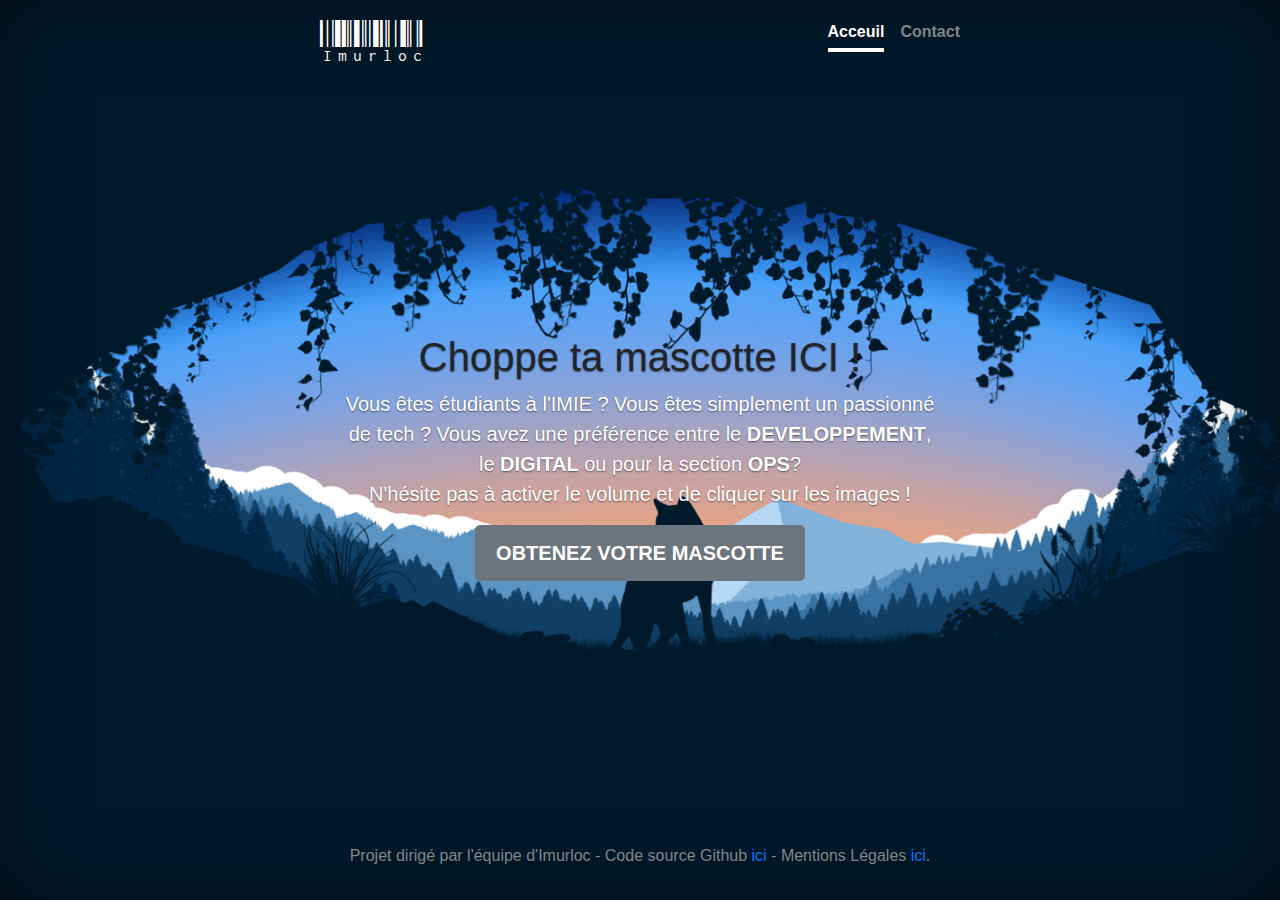
==== commit 2b6e2ddd: "ajout du son" ====
--- a/index.html
+++ b/index.html
@@ -31,7 +31,6 @@
       </header>
       
       <main role="main" class="inner cover">
-<<<<<<< HEAD
         <h1 class="cover-heading">Choppe ta mascotte ICI !</h1>
         <p class="lead"> Vous êtes étudiants à l'IMIE ? Vous êtes simplement un passionné de tech ? Vous avez une préférence entre le 
             <strong>DEVELOPPEMENT</strong>, le <strong>DIGITAL</strong> ou pour la section <strong>OPS</strong>? <br>
@@ -66,47 +65,6 @@
                        
                   <br><br>
                   <button class="btn btn-lg btn-secondary" disabled="disabled" class="btn" name="cp1b" id="submit" type="submit" >Recevoir votre mascotte maintenant !</button>
-=======
-                    <h1 class="cover-heading">Choppe ta mascotte ICI !</h1>
-                        <p class="lead"> Vous êtes étudiants à l'IMIE ? Vous êtes simplement un passionné de tech ? Vous avez une préférence entre le 
-                          <strong>DEVELOPPEMENT</strong>, le <strong>DIGITAL</strong> ou pour la section <strong>OPS</strong>?</p>
-                
-                          <!--Le pop-in-->
-          <div id="pop1" class="parentDisable">
-            <div class="popin">
-                  <!--le bouton pour fermer le pop-in-->
-                  <button class="fermer">X</button>
-
-            <div class="popin">
-                  <!--les images des mascottes-->
-                  <h2>Choisi ton camps :</h2>
-                  
-                    <img src="DIGI_opt.jpg" alt="mascotte DIGI" height="250px" width="220px" />
-                    <img src="DEV_opt.jpg" alt="mascotte DEV" height="250px" width="220px" />
-                    <img src="OPS_opt.jpg" alt="mascotte OPS" height="250px" width="220px" />
-                    
-                <br><br>
-                <!--formulaire -->
-                <form name="formulaire" method="POST" >
-                    <!--champs de l'email-->
-                    <label class="e-mail" for="e-mail">Adresse mail : </label>
-                    <input placeholder="pedroPatrick@gmail.com" type="text" id="email" name="cp1a" size="25">
-
-                      <br><br>
-                    <!-- bouton radio pour choisir ta mascotte-->
-                    <input type="radio" id="mascotte_digi" name="mascotte" value="0">
-                    <label for="mascotte_digi">Mascotte DIGI (n°1)</label>
-                          
-                    <input type="radio" id="mascotte_dev" name="mascotte" value="0">
-                    <label for="mascotte_dev">Mascotte DEV (n°2)</label>
-                          
-                    <input type="radio" id="mascotte_ops" name="mascotte" value="0">
-                    <label for="mascotte_ops">Mascotte OPS (n°3)</label>
-                          
-                      <br><br>
-                    <!--bouton submit-->
-                    <button class="btn btn-lg btn-secondary" disabled="disabled" class="btn" name="cp1b" id="submit" type="submit" >Recevoir votre mascotte maintenant !</button>
->>>>>>> d48a86b55af4d50bb14fd15c0d7539c0a2dc879a
                 </form>
             </div>
             </div>
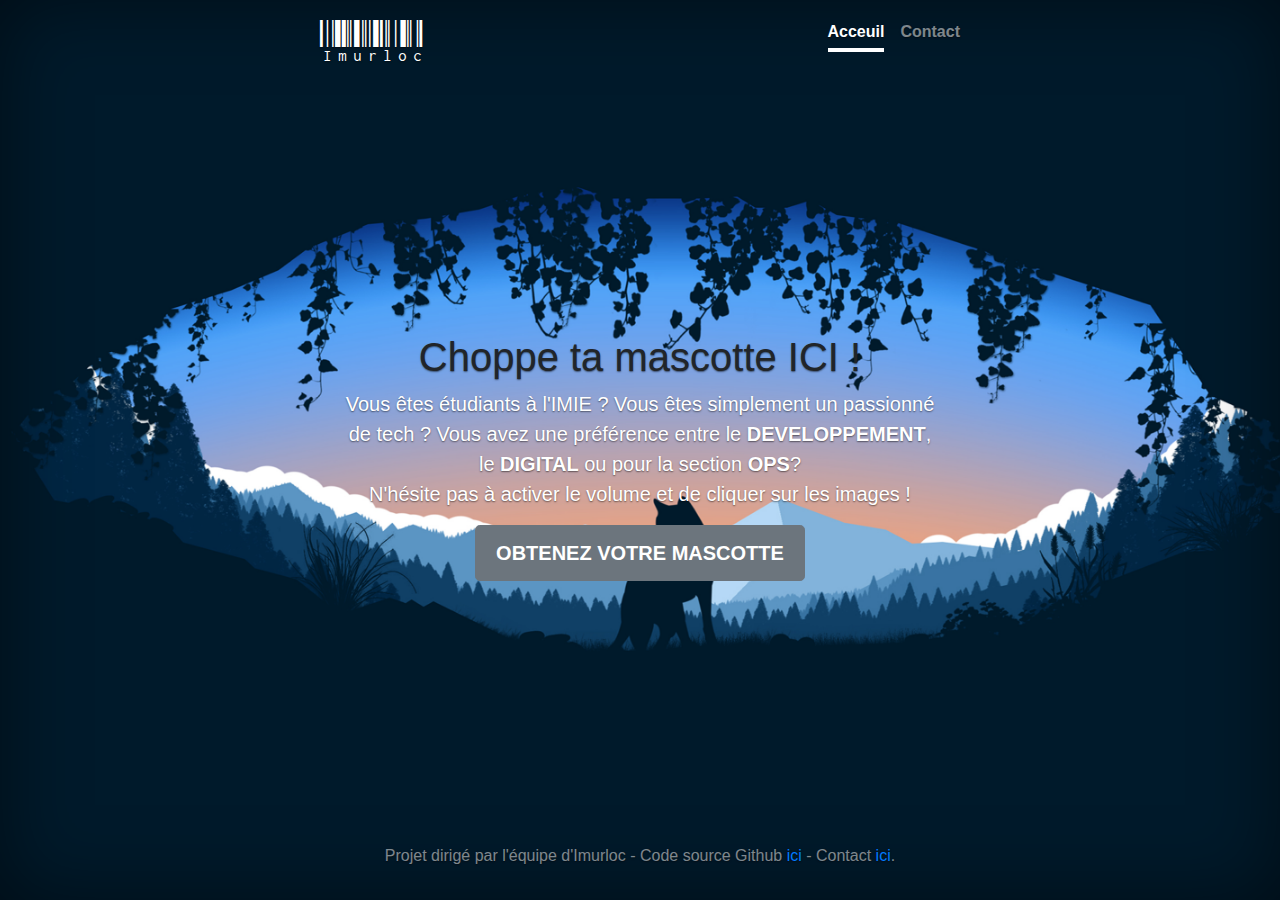
==== commit c1b198f9: "update final" ====
--- a/index.html
+++ b/index.html
@@ -76,7 +76,7 @@
       <!--footer avec lien-->
       <footer class="mastfoot mt-auto">
         <div class="inner">
-                  <p>Projet dirigé par l'équipe d'Imurloc    -   Code source Github <a href="#"> ici</a>    -   Mentions Légales <a href="#">ici</a>.</p>
+                  <p>Projet dirigé par l'équipe d'Imurloc    -   Code source Github <a href="https://github.com/Killian974/Imurloc"> ici</a>    -   Contact <a href="contact.html">ici</a>.</p>
         </div>
       </footer>
       <!--fin flooter-->
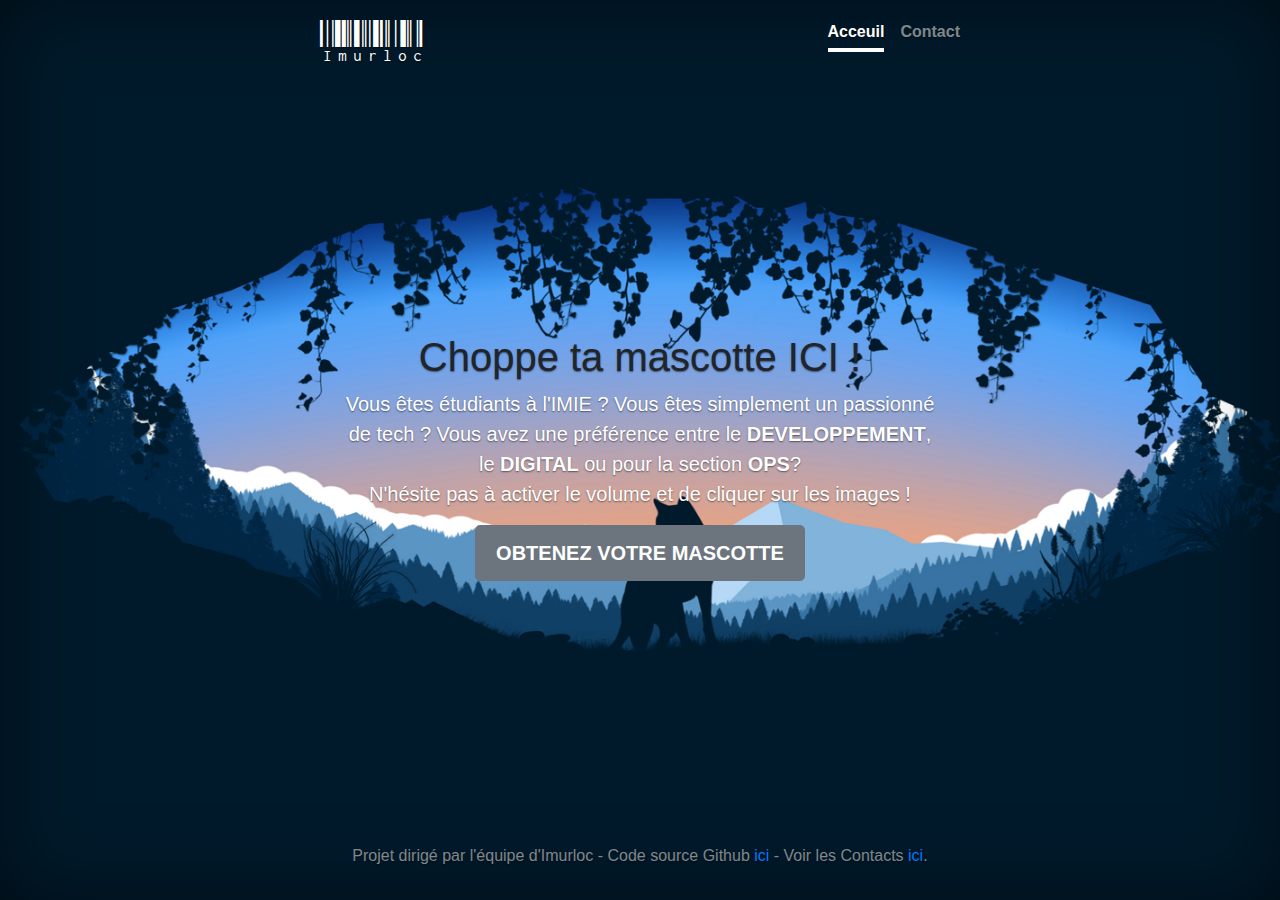
==== commit 9018c972: "update final" ====
--- a/index.html
+++ b/index.html
@@ -76,7 +76,7 @@
       <!--footer avec lien-->
       <footer class="mastfoot mt-auto">
         <div class="inner">
-                  <p>Projet dirigé par l'équipe d'Imurloc    -   Code source Github <a href="https://github.com/Killian974/Imurloc"> ici</a>    -   Contact <a href="contact.html">ici</a>.</p>
+                  <p>Projet dirigé par l'équipe d'Imurloc    -   Code source Github <a href="https://github.com/Killian974/Imurloc"> ici</a>    -   Voir les Contacts <a href="contact.html">ici</a>.</p>
         </div>
       </footer>
       <!--fin flooter-->
